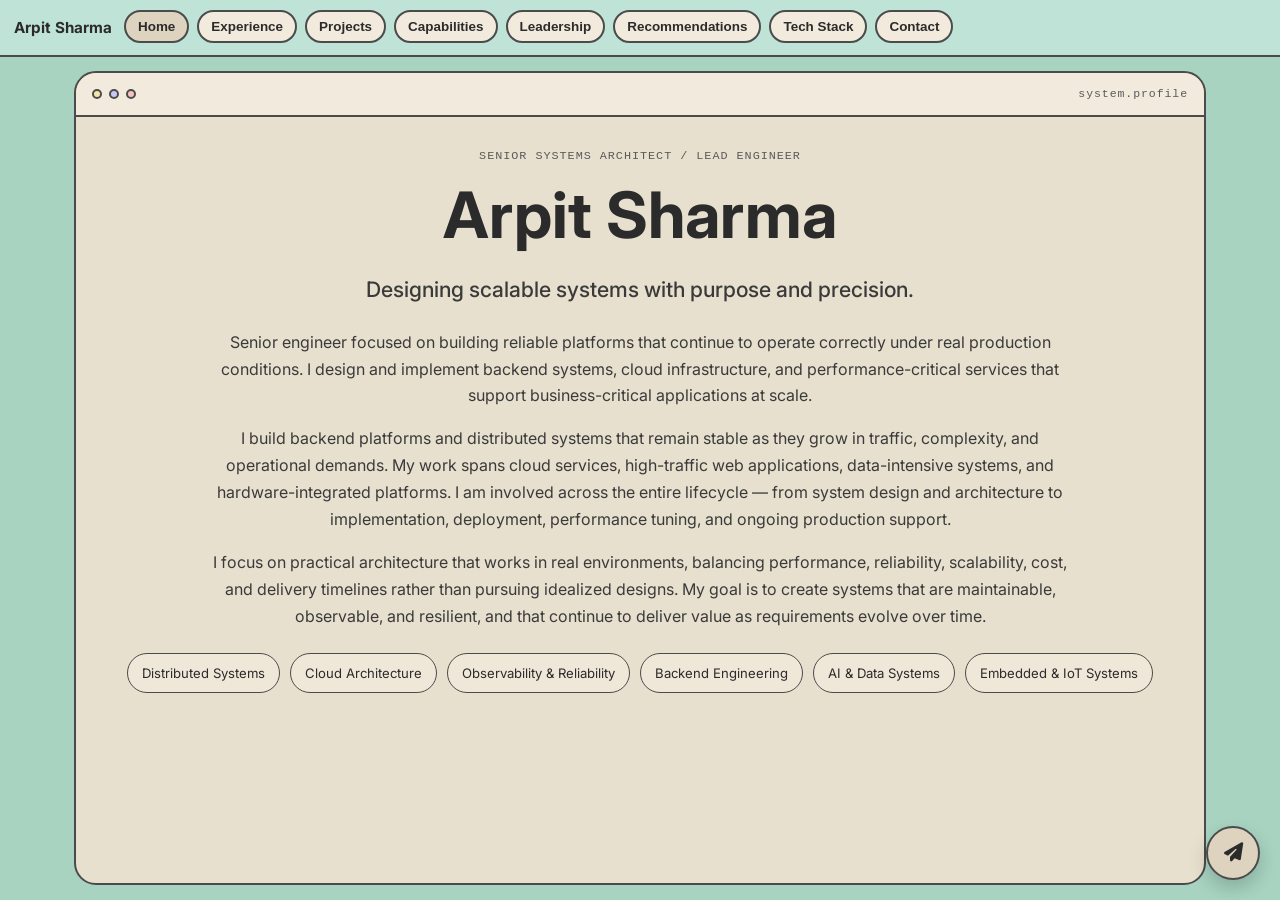
==== index.html @ 5dfc0a44 "fixed mobile scrolling issue" ====
<!doctype html>
<html lang="en">
  <head>
    <meta charset="UTF-8" />
    <meta name="viewport" content="width=device-width, initial-scale=1.0" />
    <title>Arpit Sharma — Senior Systems Architect / Lead Engineer</title>
    <meta
      name="description"
      content="Professional architecture dossier for senior systems architecture and lead engineering roles."
    />
    <link rel="icon" type="image/svg+xml" href="favicon.svg" />
    <meta name="robots" content="index,follow" />
    <link rel="canonical" href="https://arpitsharma.io/" />
    <meta property="og:type" content="website" />
    <meta property="og:url" content="https://arpitsharma.io/" />
    <meta property="og:title" content="Arpit Sharma - Senior Systems Architect / Lead Engineer" />
    <meta
      property="og:description"
      content="Architecture dossier covering distributed systems, reliability engineering, and production-grade platform design."
    />
    <meta property="og:image" content="https://arpitsharma.io/og-image.svg" />
    <meta property="og:image:alt" content="Arpit Sharma architecture portfolio profile card" />
    <meta name="twitter:card" content="summary_large_image" />
    <meta name="twitter:title" content="Arpit Sharma - Senior Systems Architect / Lead Engineer" />
    <meta
      name="twitter:description"
      content="Architecture dossier covering distributed systems, reliability engineering, and production-grade platform design."
    />
    <meta name="twitter:image" content="https://arpitsharma.io/og-image.svg" />
    <link rel="preconnect" href="https://fonts.googleapis.com" />
    <link rel="preconnect" href="https://fonts.gstatic.com" crossorigin />
    <link
      href="https://fonts.googleapis.com/css2?family=Inter:wght@400;500;600;700;800&display=swap"
      rel="stylesheet"
    />
    <link
      rel="stylesheet"
      href="https://cdnjs.cloudflare.com/ajax/libs/font-awesome/6.5.2/css/all.min.css"
      referrerpolicy="no-referrer"
    />
    <link rel="stylesheet" href="styles.css" />
  </head>
  <body>
    <a class="skip-link" href="#main">Skip to content</a>
    <header class="app-header">
      <p class="app-brand">Arpit Sharma</p>
      <button
        class="mobile-menu-btn"
        id="mobileMenuBtn"
        aria-expanded="false"
        aria-controls="mobileViewMenu"
        aria-label="Toggle menu"
      >
        <span></span><span></span><span></span>
      </button>
      <nav class="view-nav" aria-label="Section navigation">
        <button class="view-tab" data-view-target="home" aria-pressed="true">Home</button>
        <button class="view-tab" data-view-target="experience" aria-pressed="false">Experience</button>
        <button class="view-tab" data-view-target="systems" aria-pressed="false">Projects</button>
        <button class="view-tab" data-view-target="capabilities" aria-pressed="false">Capabilities</button>
        <button class="view-tab" data-view-target="leadership" aria-pressed="false">Leadership</button>
        <button class="view-tab" data-view-target="testimonials" aria-pressed="false">Recommendations</button>
        <button class="view-tab" data-view-target="tech" aria-pressed="false">Tech Stack</button>
        <button class="view-tab" data-view-target="contact" aria-pressed="false">Contact</button>
      </nav>
      <nav class="mobile-view-menu" id="mobileViewMenu" aria-label="Mobile section navigation">
        <button class="mobile-view-item" data-view-target="home">Home</button>
        <button class="mobile-view-item" data-view-target="experience">Experience</button>
        <button class="mobile-view-item" data-view-target="systems">Projects</button>
        <button class="mobile-view-item" data-view-target="capabilities">Capabilities</button>
        <button class="mobile-view-item" data-view-target="leadership">Leadership</button>
        <button class="mobile-view-item" data-view-target="testimonials">Recommendations</button>
        <button class="mobile-view-item" data-view-target="tech">Tech Stack</button>
        <button class="mobile-view-item" data-view-target="contact">Contact</button>
      </nav>
    </header>
    <aside class="floating-contact" aria-label="Quick contact">
      <div class="floating-contact-menu" id="floatingContactMenu">
        <a href="mailto:hello@arpitsharma.io" aria-label="Email">
          <i class="fa-solid fa-envelope" aria-hidden="true"></i>
        </a>
        <a href="https://t.me/arpitsharmadev" aria-label="Telegram" target="_blank" rel="noopener noreferrer">
          <i class="fa-brands fa-telegram" aria-hidden="true"></i>
        </a>
        <a href="https://linkedin.com/in/lazycoderr" aria-label="LinkedIn" target="_blank" rel="noopener noreferrer">
          <i class="fa-brands fa-linkedin" aria-hidden="true"></i>
        </a>
        <button type="button" id="floatingContactHideBtn" aria-label="Hide contact actions">
          <i class="fa-solid fa-eye-slash" aria-hidden="true"></i>
        </button>
      </div>
      <button
        class="floating-contact-btn"
        id="floatingContactBtn"
        aria-expanded="false"
        aria-controls="floatingContactMenu"
        aria-label="Open contact links"
      >
        <i class="fa-solid fa-paper-plane icon-open" aria-hidden="true"></i>
        <i class="fa-solid fa-xmark icon-close" aria-hidden="true"></i>
      </button>
    </aside>
    <button
      type="button"
      class="floating-contact-restore"
      id="floatingContactRestore"
      aria-label="Show contact actions"
      hidden
    >
      <i class="fa-solid fa-paper-plane" aria-hidden="true"></i>
    </button>

    <main id="main" class="view-main">
      <section id="home" class="hero section view-section active" data-panel>
        <div class="panel-chrome" aria-hidden="true">
          <div class="panel-controls">
            <span></span><span></span><span></span>
          </div>
          <p class="panel-label">system.profile</p>
        </div>
        <p class="eyebrow">Senior Systems Architect / Lead Engineer</p>
        <h1>Arpit Sharma</h1>
        <p class="hero-subhead">
          Designing scalable systems with purpose and precision.
        </p>
        <p class="body-copy">
          Senior engineer focused on building reliable platforms that continue to operate correctly under real
          production conditions. I design and implement backend systems, cloud infrastructure, and performance-critical
          services that support business-critical applications at scale.
        </p>
        <p class="body-copy">
          I build backend platforms and distributed systems that remain stable as they grow in traffic, complexity, and
          operational demands. My work spans cloud services, high-traffic web applications, data-intensive systems, and
          hardware-integrated platforms. I am involved across the entire lifecycle — from system design and
          architecture to implementation, deployment, performance tuning, and ongoing production support.
        </p>
        <p class="body-copy">
          I focus on practical architecture that works in real environments, balancing performance, reliability,
          scalability, cost, and delivery timelines rather than pursuing idealized designs. My goal is to create
          systems that are maintainable, observable, and resilient, and that continue to deliver value as requirements
          evolve over time.
        </p>
        <div class="tags" id="heroTags"></div>
      </section>

      <section id="experience" class="section view-section" data-panel>
        <div class="panel-chrome" aria-hidden="true">
          <div class="panel-controls">
            <span></span><span></span><span></span>
          </div>
          <p class="panel-label">module.experience</p>
        </div>
        <h2>Experience</h2>
        <div class="card-grid" id="experienceGrid"></div>
        <div class="other-experience-block collapsed" id="otherExperienceBlock">
          <button
            class="other-experience-toggle"
            id="otherExperienceToggle"
            type="button"
            aria-expanded="false"
            aria-controls="otherExperienceGrid"
          >
            <span>Other Experiences</span>
            <i class="fa-solid fa-chevron-down" aria-hidden="true"></i>
          </button>
          <div class="card-grid" id="otherExperienceGrid"></div>
        </div>
      </section>

      <section id="systems" class="section view-section" data-panel>
        <div class="panel-chrome" aria-hidden="true">
          <div class="panel-controls">
            <span></span><span></span><span></span>
          </div>
          <p class="panel-label">module.systems</p>
        </div>
        <h2>Selected systems demonstrating engineering depth</h2>
        <div class="card-grid" id="systemsGrid"></div>
      </section>

      <section id="capabilities" class="section view-section" data-panel>
        <div class="panel-chrome" aria-hidden="true">
          <div class="panel-controls">
            <span></span><span></span><span></span>
          </div>
          <p class="panel-label">module.capabilities</p>
        </div>
        <h2>Capabilities</h2>
        <div class="card-grid" id="capabilitiesGrid"></div>
      </section>

      <section id="leadership" class="section view-section" data-panel>
        <div class="panel-chrome" aria-hidden="true">
          <div class="panel-controls">
            <span></span><span></span><span></span>
          </div>
          <p class="panel-label">module.leadership</p>
        </div>
        <h2>Leadership & Approach</h2>
        <div class="card-grid" id="leadershipGrid"></div>
      </section>

      <section id="testimonials" class="section view-section" data-panel>
        <div class="panel-chrome" aria-hidden="true">
          <div class="panel-controls">
            <span></span><span></span><span></span>
          </div>
          <p class="panel-label">module.testimonials</p>
        </div>
        <h2>Recommendations</h2>
        <div class="card-grid" id="testimonialsGrid"></div>
      </section>

      <section id="tech" class="section view-section" data-panel>
        <div class="panel-chrome" aria-hidden="true">
          <div class="panel-controls">
            <span></span><span></span><span></span>
          </div>
          <p class="panel-label">module.stack</p>
        </div>
        <h2>Technology Stack</h2>
        <div class="card-grid" id="techGrid"></div>
      </section>

      <section id="contact" class="section view-section" data-panel>
        <div class="panel-chrome" aria-hidden="true">
          <div class="panel-controls">
            <span></span><span></span><span></span>
          </div>
          <p class="panel-label">module.contact</p>
        </div>
        <h2>Contact</h2>
        <p class="body-copy">
          If you are looking for a senior engineer who can design, build, and operate reliable production systems,
          feel free to reach out.
        </p>
        <div class="card">
          <p class="contact-row">
            <span class="contact-icon" aria-hidden="true"><i class="fa-solid fa-envelope"></i></span><strong>Email:</strong>
            <a href="mailto:hello@arpitsharma.io">hello@arpitsharma.io</a>
          </p>
          <p class="contact-row">
            <span class="contact-icon" aria-hidden="true"><i class="fa-brands fa-linkedin"></i></span
            ><strong>LinkedIn:</strong> <a href="https://linkedin.com/in/lazycoderr">linkedin.com/in/lazycoderr</a>
          </p>
          <p class="contact-row">
            <span class="contact-icon" aria-hidden="true"><i class="fa-brands fa-telegram"></i></span><strong>Telegram:</strong>
            <a href="https://t.me/arpitsharmadev">t.me/arpitsharmadev</a>
          </p>
        </div>
      </section>
    </main>

    <dialog id="detailPanel" class="detail-panel" aria-labelledby="detailTitle">
      <article id="detailBody"></article>
    </dialog>

    <script src="script.js"></script>
    <script type="application/ld+json">
      {
        "@context": "https://schema.org",
        "@type": "Person",
        "name": "Arpit Sharma",
        "url": "https://arpitsharma.io/",
        "jobTitle": "Senior Systems Architect / Lead Engineer",
        "sameAs": ["https://linkedin.com/in/lazycoderr", "https://t.me/arpitsharmadev"],
        "email": "mailto:arpitsharma.dev@proton.me"
      }
    </script>
  </body>
</html>
---- styles.css ----
:root {
  --bg: #a7d3c0;
  --section-bg: #bfe3d6;
  --surface: #e8e0cf;
  --surface-alt: #f2ebdd;
  --text: #2b2b2b;
  --body-text: #3a3a3a;
  --muted: #5a5a5a;
  --border: #4b4b4b;
  --panel-radius: 22px;
  --card-radius: 16px;
  --btn-bg: #ddd3bf;
  --tag-bg: #efe7d7;
  --ctrl-yellow: #f6e6a6;
  --ctrl-blue: #c6c8f5;
  --ctrl-pink: #f4c2c2;
}

* {
  box-sizing: border-box;
}

html {
  scroll-behavior: smooth;
  height: 100%;
}

body {
  height: 100%;
  margin: 0;
  font-family: 'Inter', system-ui, -apple-system, sans-serif;
  background: var(--bg);
  color: var(--text);
  line-height: 1.68;
  overflow: hidden;
}

a {
  color: var(--text);
}

.app-header {
  position: sticky;
  top: 0;
  z-index: 80;
  display: flex;
  align-items: center;
  gap: 12px;
  padding: 10px 14px;
  border-bottom: 2px solid var(--border);
  background: var(--section-bg);
}

.app-brand {
  margin: 0;
  font-size: 0.95rem;
  font-weight: 700;
  white-space: nowrap;
}

.mobile-menu-btn,
.mobile-view-menu {
  display: none;
}

.view-nav {
  display: flex;
  gap: 8px;
  overflow-x: auto;
  width: 100%;
  padding-bottom: 2px;
}

.view-tab {
  flex: 0 0 auto;
  border: 2px solid var(--border);
  border-radius: 999px;
  background: var(--surface-alt);
  color: var(--text);
  font-size: 0.84rem;
  font-weight: 600;
  padding: 7px 12px;
  cursor: pointer;
}

.view-tab[aria-pressed='true'] {
  background: var(--btn-bg);
}

.floating-contact {
  position: fixed;
  right: max(20px, env(safe-area-inset-right));
  bottom: max(20px, env(safe-area-inset-bottom));
  z-index: 95;
  display: flex;
  flex-direction: column;
  align-items: flex-end;
  gap: 10px;
}

.floating-contact-btn {
  display: inline-flex;
  align-items: center;
  justify-content: center;
  width: 54px;
  height: 54px;
  border: 2px solid var(--border);
  border-radius: 999px;
  background: var(--btn-bg);
  color: var(--text);
  font-size: 1.2rem;
  font-weight: 700;
  padding: 0;
  cursor: pointer;
  box-shadow: 0 8px 18px rgba(0, 0, 0, 0.18);
}

.floating-contact-btn .icon-close {
  display: none;
}

.floating-contact-btn.is-open .icon-open {
  display: none;
}

.floating-contact-btn.is-open .icon-close {
  display: inline-block;
}

.floating-contact-menu {
  display: none;
  padding: 0;
}

.floating-contact-menu.open {
  display: flex;
  flex-direction: column;
  gap: 6px;
}

.floating-contact-menu a {
  display: inline-flex;
  align-items: center;
  justify-content: center;
  width: 46px;
  height: 46px;
  text-decoration: none;
  color: var(--text);
  font-size: 1rem;
  font-weight: 600;
  border: 2px solid var(--border);
  border-radius: 999px;
  background: var(--surface);
  padding: 0;
  box-shadow: 0 6px 14px rgba(0, 0, 0, 0.16);
}

.floating-contact-menu button {
  display: inline-flex;
  align-items: center;
  justify-content: center;
  width: 46px;
  height: 46px;
  border: 2px solid var(--border);
  border-radius: 999px;
  background: var(--surface);
  color: var(--text);
  font-size: 1rem;
  padding: 0;
  cursor: pointer;
  box-shadow: 0 6px 14px rgba(0, 0, 0, 0.16);
}

.floating-contact-restore {
  position: fixed;
  right: max(20px, env(safe-area-inset-right));
  bottom: max(20px, env(safe-area-inset-bottom));
  z-index: 95;
  width: 48px;
  height: 48px;
  border: 2px solid var(--border);
  border-radius: 999px;
  background: var(--btn-bg);
  color: var(--text);
  display: inline-flex;
  align-items: center;
  justify-content: center;
  font-size: 1.05rem;
  padding: 0;
  cursor: pointer;
  box-shadow: 0 8px 18px rgba(0, 0, 0, 0.18);
}

.floating-contact-restore[hidden] {
  display: none !important;
}

.skip-link {
  position: absolute;
  left: -9999px;
}

.skip-link:focus {
  left: 12px;
  top: 12px;
  padding: 8px 12px;
  background: var(--surface);
  border: 2px solid var(--border);
  border-radius: 10px;
}

.view-main {
  height: calc(100vh - 58px);
  max-width: 1160px;
  margin: 0 auto;
  padding: 14px;
}

.section {
  position: relative;
  margin: 0;
  padding: 68px 24px 26px;
  border: 2px solid var(--border);
  border-radius: var(--panel-radius);
  background: var(--section-bg);
}

.hero {
  padding-top: 74px;
  background: var(--surface);
}

.view-section {
  display: none;
  height: 100%;
  overflow: auto;
}

.view-section.active {
  display: block;
  animation: viewFadeIn 220ms ease;
}

@keyframes viewFadeIn {
  from {
    opacity: 0;
    transform: translateY(6px);
  }
  to {
    opacity: 1;
    transform: translateY(0);
  }
}

.panel-chrome {
  position: absolute;
  top: 0;
  left: 0;
  right: 0;
  display: flex;
  align-items: center;
  justify-content: space-between;
  gap: 12px;
  min-height: 44px;
  padding: 10px 16px;
  border-bottom: 2px solid var(--border);
  border-radius: calc(var(--panel-radius) - 2px) calc(var(--panel-radius) - 2px) 0 0;
  background: var(--surface-alt);
}

.panel-controls {
  display: flex;
  align-items: center;
  gap: 7px;
}

.panel-controls span {
  display: inline-block;
  width: 10px;
  height: 10px;
  border: 2px solid var(--border);
  border-radius: 50%;
}

.panel-controls span:nth-child(1) {
  background: var(--ctrl-yellow);
}

.panel-controls span:nth-child(2) {
  background: var(--ctrl-blue);
}

.panel-controls span:nth-child(3) {
  background: var(--ctrl-pink);
}

.panel-label {
  margin: 0;
  color: var(--muted);
  font-size: 0.72rem;
  letter-spacing: 0.08em;
  text-transform: lowercase;
  font-family: ui-monospace, SFMono-Regular, Menlo, Monaco, Consolas, 'Liberation Mono', 'Courier New', monospace;
}

h1 {
  margin: 0;
  line-height: 1.12;
  font-size: clamp(2rem, 6vw, 4rem);
  font-weight: 700;
  color: var(--text);
  text-align: center;
}

h2 {
  margin-top: 0;
  font-size: clamp(1.45rem, 3.8vw, 2.3rem);
  font-weight: 700;
  color: var(--text);
}

h3 {
  font-weight: 600;
  color: var(--text);
}

.eyebrow {
  margin-top: 0;
  color: var(--muted);
  letter-spacing: 0.08em;
  text-transform: uppercase;
  font-size: 0.74rem;
  text-align: center;
  font-family: ui-monospace, SFMono-Regular, Menlo, Monaco, Consolas, 'Liberation Mono', 'Courier New', monospace;
}

.hero-subhead {
  max-width: 760px;
  margin-left: auto;
  margin-right: auto;
  font-size: clamp(1.08rem, 2.1vw, 1.33rem);
  font-weight: 500;
  color: var(--body-text);
  text-align: center;
}

.body-copy {
  max-width: 860px;
  color: var(--body-text);
  font-weight: 400;
}

.hero .body-copy {
  margin-left: auto;
  margin-right: auto;
  text-align: center;
}

.muted {
  color: var(--muted);
}

.tags {
  display: flex;
  flex-wrap: wrap;
  gap: 10px;
  margin: 24px 0;
}

.hero .tags,
.hero .cta-row {
  justify-content: center;
}

.tag {
  border: 1px solid var(--border);
  border-radius: 999px;
  padding: 8px 14px;
  background: var(--tag-bg);
  color: var(--text);
  font-size: 0.82rem;
}

.cta-row {
  display: flex;
  flex-wrap: wrap;
  gap: 10px;
  margin-top: 24px;
}

.btn {
  border: 2px solid var(--border);
  border-radius: 999px;
  padding: 11px 16px;
  background: var(--btn-bg);
  color: var(--text);
  text-decoration: none;
  font-size: 0.95rem;
  font-weight: 500;
  cursor: pointer;
}

.btn:hover {
  background: #d2c7b1;
}

.card-grid {
  display: grid;
  grid-template-columns: repeat(auto-fit, minmax(280px, 1fr));
  gap: 16px;
}

.card {
  display: flex;
  flex-direction: column;
  border: 2px solid var(--border);
  border-radius: var(--card-radius);
  background: var(--surface-alt);
  padding: 20px;
}

.card:hover {
  filter: brightness(0.985);
}

.card h3 {
  margin-top: 0;
  margin-bottom: 6px;
  font-size: 1.18rem;
}

.role-title {
  margin-bottom: 2px;
}

.role-company {
  margin: 0 0 12px;
  color: var(--muted);
  font-weight: 600;
}

.stack-heading {
  display: flex;
  align-items: center;
  gap: 8px;
}

.stack-icon {
  display: inline-flex;
  min-width: 28px;
  min-height: 24px;
  justify-content: center;
  align-items: center;
  padding: 3px 6px;
  border: 1px solid var(--border);
  border-radius: 999px;
  background: var(--tag-bg);
  color: var(--text);
  font-size: 0.72rem;
  font-family: ui-monospace, SFMono-Regular, Menlo, Monaco, Consolas, 'Liberation Mono', 'Courier New', monospace;
  line-height: 1;
}

.stack-icon i {
  font-size: 0.8rem;
}

.card .body-copy {
  margin-top: 0;
  margin-bottom: 14px;
}

.card .tags {
  margin-top: 10px;
}

.card .btn {
  margin-top: auto;
}

.other-experience-block {
  margin-top: 18px;
  border: 2px solid var(--border);
  border-radius: var(--card-radius);
  background: var(--surface-alt);
  padding: 12px;
}

.other-experience-toggle {
  width: 100%;
  display: flex;
  align-items: center;
  justify-content: space-between;
  gap: 10px;
  border: 2px solid var(--border);
  border-radius: 999px;
  background: var(--surface);
  color: var(--text);
  font-size: 1.1rem;
  font-weight: 700;
  padding: 10px 14px;
  cursor: pointer;
}

.other-experience-toggle i {
  transition: transform 180ms ease;
}

.other-experience-block:not(.collapsed) .other-experience-toggle i {
  transform: rotate(180deg);
}

.other-experience-block .card-grid {
  margin-top: 14px;
  grid-template-columns: repeat(2, minmax(0, 1fr));
  gap: 10px;
}

.other-experience-block.collapsed .card-grid {
  display: none;
}

.other-exp-item {
  padding: 14px;
}

.other-exp-item .role-title {
  font-size: 1rem;
  margin-bottom: 4px;
}

.other-exp-item .role-company {
  font-size: 0.95rem;
  margin-bottom: 10px;
}

.other-exp-item .btn {
  padding: 8px 12px;
  font-size: 0.85rem;
}

.list {
  margin: 0;
  padding-left: 18px;
  color: var(--body-text);
}

.list li + li {
  margin-top: 8px;
}

.detail-panel {
  width: min(780px, 96vw);
  max-height: 88vh;
  overflow: auto;
  border: 2px solid var(--border);
  border-radius: 22px;
  background: var(--surface);
  color: var(--text);
  padding: 0;
}

.detail-panel::backdrop {
  background: rgba(0, 0, 0, 0.35);
}

#detailBody {
  padding: 0 22px 22px;
}

#detailBody > h2 {
  margin-top: 0;
  margin-bottom: 6px;
  color: var(--text);
}

.detail-company {
  margin: 0 0 18px;
  color: var(--muted);
  font-weight: 600;
  font-size: 1.1rem;
}

.detail-chrome {
  display: flex;
  align-items: center;
  justify-content: space-between;
  gap: 12px;
  min-height: 44px;
  margin: 0 -22px 16px;
  padding: 10px 16px;
  border-bottom: 2px solid var(--border);
  border-radius: 20px 20px 0 0;
  background: var(--surface-alt);
}

.detail-section {
  margin: 0;
  padding: 16px 0;
}

.detail-section + .detail-section {
  border-top: 2px solid var(--border);
}

.detail-section h4 {
  margin: 0 0 8px;
  font-size: 0.95rem;
  font-weight: 600;
  color: var(--text);
}

.detail-section .body-copy {
  margin: 0;
  max-width: none;
  color: var(--body-text);
}

.contact-row {
  display: flex;
  align-items: center;
  gap: 8px;
}

.contact-icon {
  display: inline-flex;
  min-width: 30px;
  min-height: 24px;
  justify-content: center;
  align-items: center;
  padding: 3px 6px;
  border: 1px solid var(--border);
  border-radius: 999px;
  background: var(--tag-bg);
  color: var(--text);
  font-size: 0.72rem;
  font-weight: 600;
  font-family: ui-monospace, SFMono-Regular, Menlo, Monaco, Consolas, 'Liberation Mono', 'Courier New', monospace;
}

.contact-icon i {
  font-size: 0.85rem;
}

.testimonial-card .body-copy {
  margin-bottom: auto;
}

.testimonial-meta {
  margin: 0;
  color: var(--body-text);
  font-weight: 500;
}

.testimonial-footer {
  margin-top: 10px;
}

.testimonial-footer .testimonial-meta + .testimonial-meta {
  margin-top: 4px;
}

@media (max-width: 900px) {
  .app-header {
    gap: 8px;
    padding: 10px;
    justify-content: space-between;
  }

  .mobile-menu-btn {
    display: inline-flex;
    flex-direction: column;
    gap: 4px;
    justify-content: center;
    align-items: center;
    width: 42px;
    height: 36px;
    border: 2px solid var(--border);
    border-radius: 10px;
    background: var(--surface-alt);
    cursor: pointer;
  }

  .mobile-menu-btn span {
    display: block;
    width: 16px;
    height: 2px;
    border-radius: 2px;
    background: var(--text);
  }

  .view-nav {
    display: none;
  }

  .mobile-view-menu {
    position: absolute;
    top: calc(100% + 6px);
    right: 10px;
    z-index: 90;
    width: min(240px, calc(100vw - 20px));
    border: 2px solid var(--border);
    border-radius: 14px;
    background: var(--surface-alt);
    padding: 10px;
  }

  .mobile-view-menu:not(.open) {
    display: none;
  }

  .mobile-view-menu.open {
    display: flex;
    flex-direction: column;
    gap: 8px;
  }

  .mobile-view-item {
    border: 2px solid var(--border);
    border-radius: 999px;
    background: var(--surface);
    color: var(--text);
    font-size: 0.88rem;
    font-weight: 600;
    text-align: left;
    padding: 8px 12px;
    cursor: pointer;
  }

  .view-main {
    height: calc(100vh - 56px);
    padding: 10px;
  }

  .floating-contact {
    right: max(14px, env(safe-area-inset-right));
    bottom: max(14px, env(safe-area-inset-bottom));
  }

  .floating-contact-btn {
    width: 50px;
    height: 50px;
    font-size: 1.1rem;
  }

  .floating-contact-menu a {
    width: 42px;
    height: 42px;
    font-size: 0.92rem;
  }

  .floating-contact-menu button {
    width: 42px;
    height: 42px;
    font-size: 0.92rem;
  }

  .floating-contact-restore {
    right: max(14px, env(safe-area-inset-right));
    bottom: max(14px, env(safe-area-inset-bottom));
    width: 44px;
    height: 44px;
    font-size: 0.96rem;
  }

  .view-tab {
    font-size: 0.8rem;
    padding: 7px 10px;
  }

  .section {
    padding: 62px 16px 20px;
  }

  .panel-chrome {
    padding: 10px 12px;
  }

  .card-grid {
    grid-template-columns: 1fr;
  }

  .other-experience-block .card-grid {
    grid-template-columns: 1fr;
  }

  .btn {
    min-height: 40px;
  }

  .detail-panel {
    width: 100vw;
    max-width: 100vw;
    max-height: 84vh;
    margin: 0;
    border-radius: 20px 20px 0 0;
    position: fixed;
    inset: auto 0 0;
    padding: 18px;
  }

  #detailBody {
    padding: 0 18px 18px;
  }

  .detail-chrome {
    margin: 0 -18px 14px;
    border-radius: 18px 18px 0 0;
  }
}
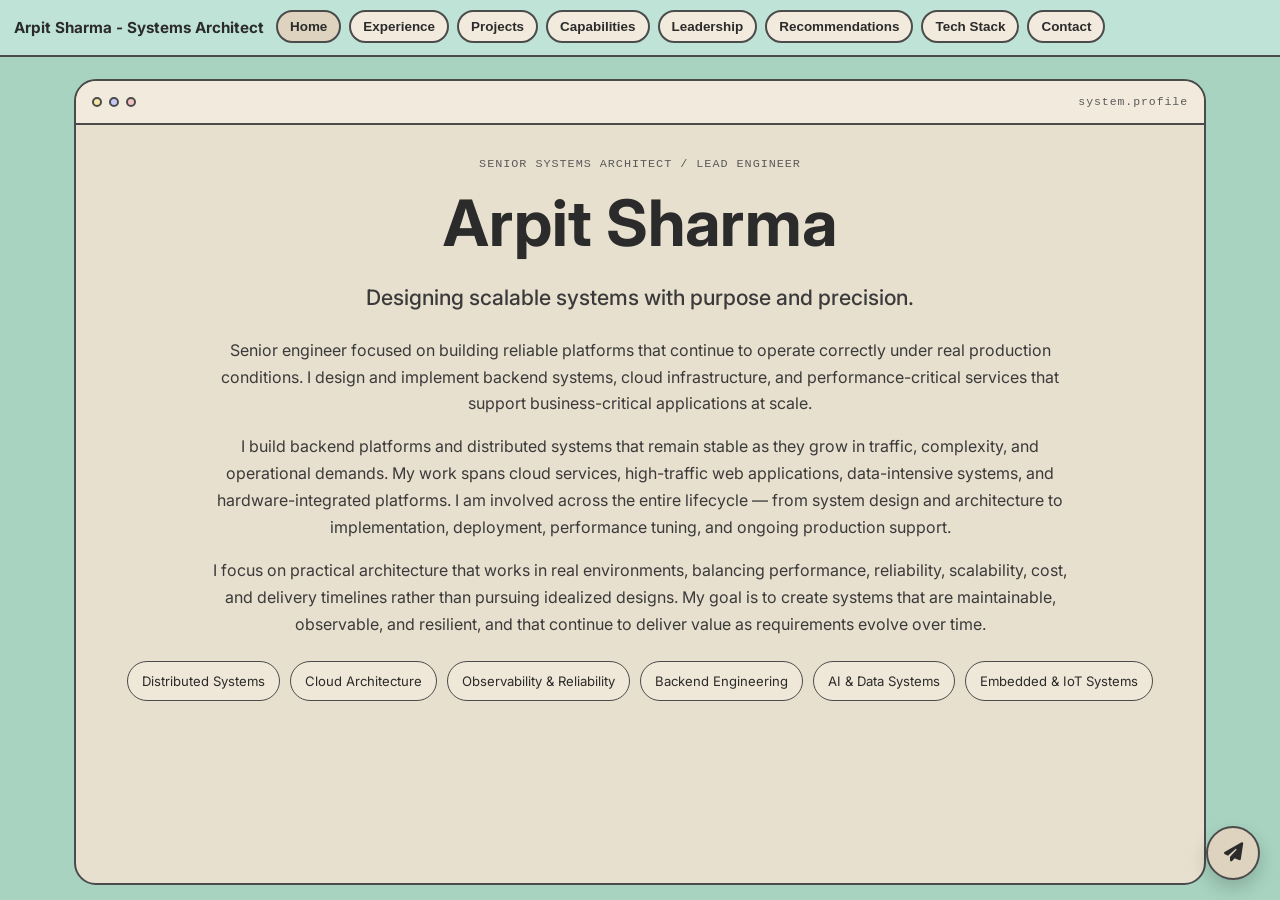
==== commit 7dc90bca: "updated ux for mobile" ====
--- a/index.html
+++ b/index.html
@@ -43,16 +43,7 @@
   <body>
     <a class="skip-link" href="#main">Skip to content</a>
     <header class="app-header">
-      <p class="app-brand">Arpit Sharma</p>
-      <button
-        class="mobile-menu-btn"
-        id="mobileMenuBtn"
-        aria-expanded="false"
-        aria-controls="mobileViewMenu"
-        aria-label="Toggle menu"
-      >
-        <span></span><span></span><span></span>
-      </button>
+      <p class="app-brand">Arpit Sharma - Systems Architect</p>
       <nav class="view-nav" aria-label="Section navigation">
         <button class="view-tab" data-view-target="home" aria-pressed="true">Home</button>
         <button class="view-tab" data-view-target="experience" aria-pressed="false">Experience</button>
@@ -62,16 +53,6 @@
         <button class="view-tab" data-view-target="testimonials" aria-pressed="false">Recommendations</button>
         <button class="view-tab" data-view-target="tech" aria-pressed="false">Tech Stack</button>
         <button class="view-tab" data-view-target="contact" aria-pressed="false">Contact</button>
-      </nav>
-      <nav class="mobile-view-menu" id="mobileViewMenu" aria-label="Mobile section navigation">
-        <button class="mobile-view-item" data-view-target="home">Home</button>
-        <button class="mobile-view-item" data-view-target="experience">Experience</button>
-        <button class="mobile-view-item" data-view-target="systems">Projects</button>
-        <button class="mobile-view-item" data-view-target="capabilities">Capabilities</button>
-        <button class="mobile-view-item" data-view-target="leadership">Leadership</button>
-        <button class="mobile-view-item" data-view-target="testimonials">Recommendations</button>
-        <button class="mobile-view-item" data-view-target="tech">Tech Stack</button>
-        <button class="mobile-view-item" data-view-target="contact">Contact</button>
       </nav>
     </header>
     <aside class="floating-contact" aria-label="Quick contact">
@@ -85,9 +66,6 @@
         <a href="https://linkedin.com/in/lazycoderr" aria-label="LinkedIn" target="_blank" rel="noopener noreferrer">
           <i class="fa-brands fa-linkedin" aria-hidden="true"></i>
         </a>
-        <button type="button" id="floatingContactHideBtn" aria-label="Hide contact actions">
-          <i class="fa-solid fa-eye-slash" aria-hidden="true"></i>
-        </button>
       </div>
       <button
         class="floating-contact-btn"
@@ -100,15 +78,16 @@
         <i class="fa-solid fa-xmark icon-close" aria-hidden="true"></i>
       </button>
     </aside>
-    <button
-      type="button"
-      class="floating-contact-restore"
-      id="floatingContactRestore"
-      aria-label="Show contact actions"
-      hidden
-    >
-      <i class="fa-solid fa-paper-plane" aria-hidden="true"></i>
-    </button>
+    <nav class="mobile-bottom-nav" aria-label="Mobile section navigation">
+      <button class="mobile-bottom-item" data-view-target="home" aria-pressed="true">Home</button>
+      <button class="mobile-bottom-item" data-view-target="experience" aria-pressed="false">Experience</button>
+      <button class="mobile-bottom-item" data-view-target="systems" aria-pressed="false">Projects</button>
+      <button class="mobile-bottom-item" data-view-target="capabilities" aria-pressed="false">Capabilities</button>
+      <button class="mobile-bottom-item" data-view-target="leadership" aria-pressed="false">Leadership</button>
+      <button class="mobile-bottom-item" data-view-target="testimonials" aria-pressed="false">Recommendations</button>
+      <button class="mobile-bottom-item" data-view-target="tech" aria-pressed="false">Tech Stack</button>
+      <button class="mobile-bottom-item" data-view-target="contact" aria-pressed="false">Contact</button>
+    </nav>
 
     <main id="main" class="view-main">
       <section id="home" class="hero section view-section active" data-panel>
--- a/styles.css
+++ b/styles.css
@@ -58,8 +58,7 @@
   white-space: nowrap;
 }
 
-.mobile-menu-btn,
-.mobile-view-menu {
+.mobile-bottom-nav {
   display: none;
 }
 
@@ -155,46 +154,6 @@
   box-shadow: 0 6px 14px rgba(0, 0, 0, 0.16);
 }
 
-.floating-contact-menu button {
-  display: inline-flex;
-  align-items: center;
-  justify-content: center;
-  width: 46px;
-  height: 46px;
-  border: 2px solid var(--border);
-  border-radius: 999px;
-  background: var(--surface);
-  color: var(--text);
-  font-size: 1rem;
-  padding: 0;
-  cursor: pointer;
-  box-shadow: 0 6px 14px rgba(0, 0, 0, 0.16);
-}
-
-.floating-contact-restore {
-  position: fixed;
-  right: max(20px, env(safe-area-inset-right));
-  bottom: max(20px, env(safe-area-inset-bottom));
-  z-index: 95;
-  width: 48px;
-  height: 48px;
-  border: 2px solid var(--border);
-  border-radius: 999px;
-  background: var(--btn-bg);
-  color: var(--text);
-  display: inline-flex;
-  align-items: center;
-  justify-content: center;
-  font-size: 1.05rem;
-  padding: 0;
-  cursor: pointer;
-  box-shadow: 0 8px 18px rgba(0, 0, 0, 0.18);
-}
-
-.floating-contact-restore[hidden] {
-  display: none !important;
-}
-
 .skip-link {
   position: absolute;
   left: -9999px;
@@ -213,7 +172,7 @@
   height: calc(100vh - 58px);
   max-width: 1160px;
   margin: 0 auto;
-  padding: 14px;
+  padding: 22px 14px 14px;
 }
 
 .section {
@@ -234,6 +193,7 @@
   display: none;
   height: 100%;
   overflow: auto;
+  -webkit-overflow-scrolling: touch;
 }
 
 .view-section.active {
@@ -251,6 +211,7 @@
     transform: translateY(0);
   }
 }
+
 
 .panel-chrome {
   position: absolute;
@@ -664,77 +625,52 @@
   .app-header {
     gap: 8px;
     padding: 10px;
-    justify-content: space-between;
-  }
-
-  .mobile-menu-btn {
-    display: inline-flex;
-    flex-direction: column;
-    gap: 4px;
-    justify-content: center;
-    align-items: center;
-    width: 42px;
-    height: 36px;
-    border: 2px solid var(--border);
-    border-radius: 10px;
-    background: var(--surface-alt);
-    cursor: pointer;
-  }
-
-  .mobile-menu-btn span {
-    display: block;
-    width: 16px;
-    height: 2px;
-    border-radius: 2px;
-    background: var(--text);
+    justify-content: flex-start;
   }
 
   .view-nav {
     display: none;
   }
 
-  .mobile-view-menu {
-    position: absolute;
-    top: calc(100% + 6px);
-    right: 10px;
+  .mobile-bottom-nav {
+    position: fixed;
+    left: 0;
+    right: 0;
+    bottom: 0;
     z-index: 90;
-    width: min(240px, calc(100vw - 20px));
-    border: 2px solid var(--border);
-    border-radius: 14px;
-    background: var(--surface-alt);
-    padding: 10px;
-  }
-
-  .mobile-view-menu:not(.open) {
-    display: none;
-  }
-
-  .mobile-view-menu.open {
     display: flex;
-    flex-direction: column;
+    overflow-x: auto;
     gap: 8px;
-  }
-
-  .mobile-view-item {
+    padding: 10px 12px calc(10px + env(safe-area-inset-bottom));
+    border-top: 2px solid var(--border);
+    background: var(--section-bg);
+  }
+
+  .mobile-bottom-item {
+    flex: 0 0 auto;
     border: 2px solid var(--border);
     border-radius: 999px;
-    background: var(--surface);
+    background: var(--surface-alt);
     color: var(--text);
-    font-size: 0.88rem;
-    font-weight: 600;
-    text-align: left;
-    padding: 8px 12px;
+    font-size: 0.82rem;
+    font-weight: 700;
+    white-space: nowrap;
+    padding: 7px 12px;
     cursor: pointer;
   }
 
+  .mobile-bottom-item[aria-pressed='true'] {
+    background: var(--btn-bg);
+  }
+
   .view-main {
-    height: calc(100vh - 56px);
-    padding: 10px;
+    height: calc(100vh - 56px - 64px);
+    padding: 16px 10px 10px;
   }
 
   .floating-contact {
     right: max(14px, env(safe-area-inset-right));
-    bottom: max(14px, env(safe-area-inset-bottom));
+    bottom: max(82px, calc(env(safe-area-inset-bottom) + 68px));
   }
 
   .floating-contact-btn {
@@ -749,27 +685,13 @@
     font-size: 0.92rem;
   }
 
-  .floating-contact-menu button {
-    width: 42px;
-    height: 42px;
-    font-size: 0.92rem;
-  }
-
-  .floating-contact-restore {
-    right: max(14px, env(safe-area-inset-right));
-    bottom: max(14px, env(safe-area-inset-bottom));
-    width: 44px;
-    height: 44px;
-    font-size: 0.96rem;
-  }
-
   .view-tab {
     font-size: 0.8rem;
     padding: 7px 10px;
   }
 
   .section {
-    padding: 62px 16px 20px;
+    padding: 62px 16px 210px;
   }
 
   .panel-chrome {
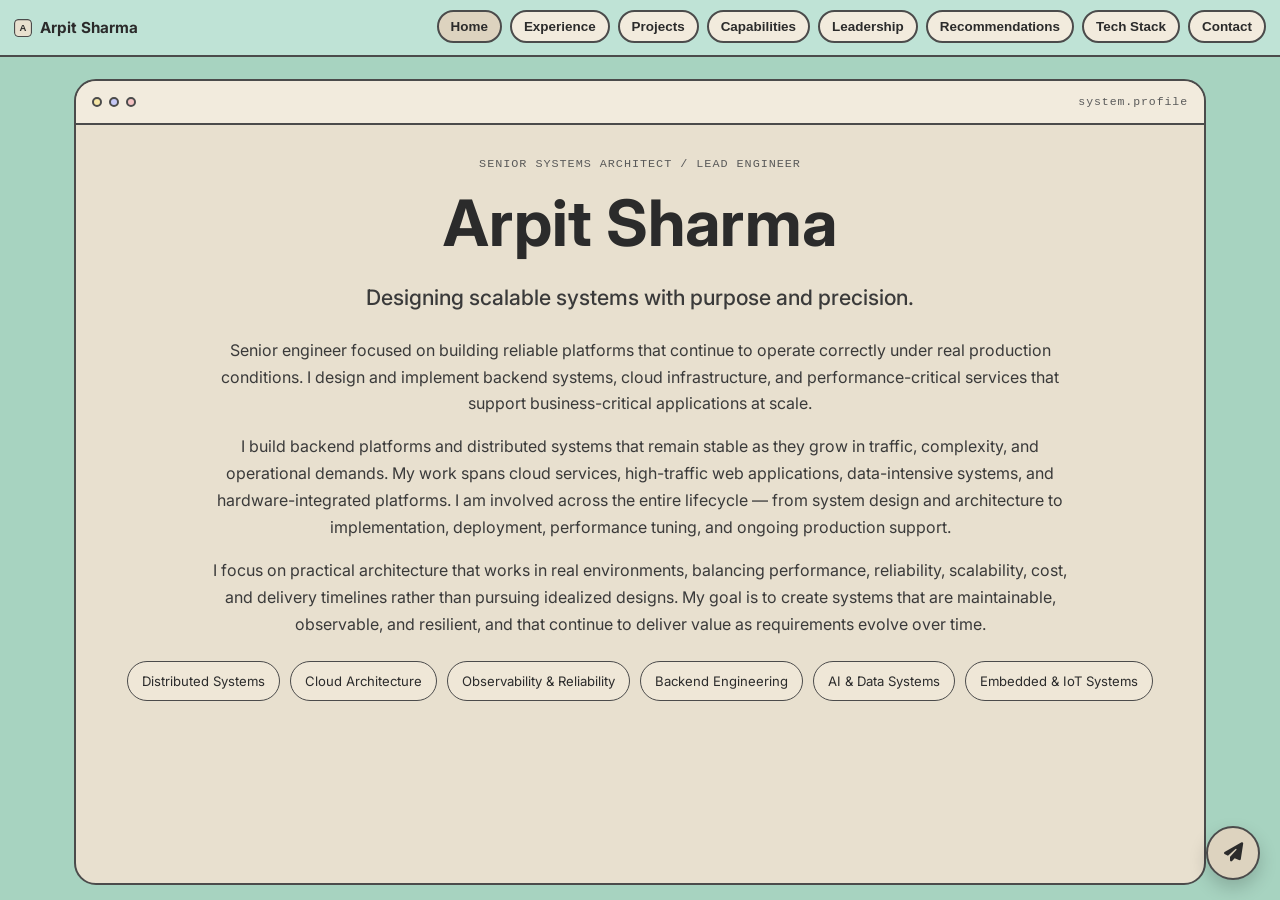
==== commit e3a4262c: "updated padding" ====
--- a/index.html
+++ b/index.html
@@ -43,7 +43,10 @@
   <body>
     <a class="skip-link" href="#main">Skip to content</a>
     <header class="app-header">
-      <p class="app-brand">Arpit Sharma - Systems Architect</p>
+      <p class="app-brand">
+        <img src="favicon.svg" alt="" aria-hidden="true" />
+        <span>Arpit Sharma</span>
+      </p>
       <nav class="view-nav" aria-label="Section navigation">
         <button class="view-tab" data-view-target="home" aria-pressed="true">Home</button>
         <button class="view-tab" data-view-target="experience" aria-pressed="false">Experience</button>
--- a/styles.css
+++ b/styles.css
@@ -45,6 +45,7 @@
   z-index: 80;
   display: flex;
   align-items: center;
+  justify-content: space-between;
   gap: 12px;
   padding: 10px 14px;
   border-bottom: 2px solid var(--border);
@@ -56,6 +57,16 @@
   font-size: 0.95rem;
   font-weight: 700;
   white-space: nowrap;
+  display: inline-flex;
+  align-items: center;
+  gap: 8px;
+}
+
+.app-brand img {
+  width: 18px;
+  height: 18px;
+  display: block;
+  border-radius: 4px;
 }
 
 .mobile-bottom-nav {
@@ -66,7 +77,8 @@
   display: flex;
   gap: 8px;
   overflow-x: auto;
-  width: 100%;
+  width: auto;
+  margin-left: auto;
   padding-bottom: 2px;
 }
 
@@ -691,7 +703,7 @@
   }
 
   .section {
-    padding: 62px 16px 210px;
+    padding: 56px 16px 132px;
   }
 
   .panel-chrome {
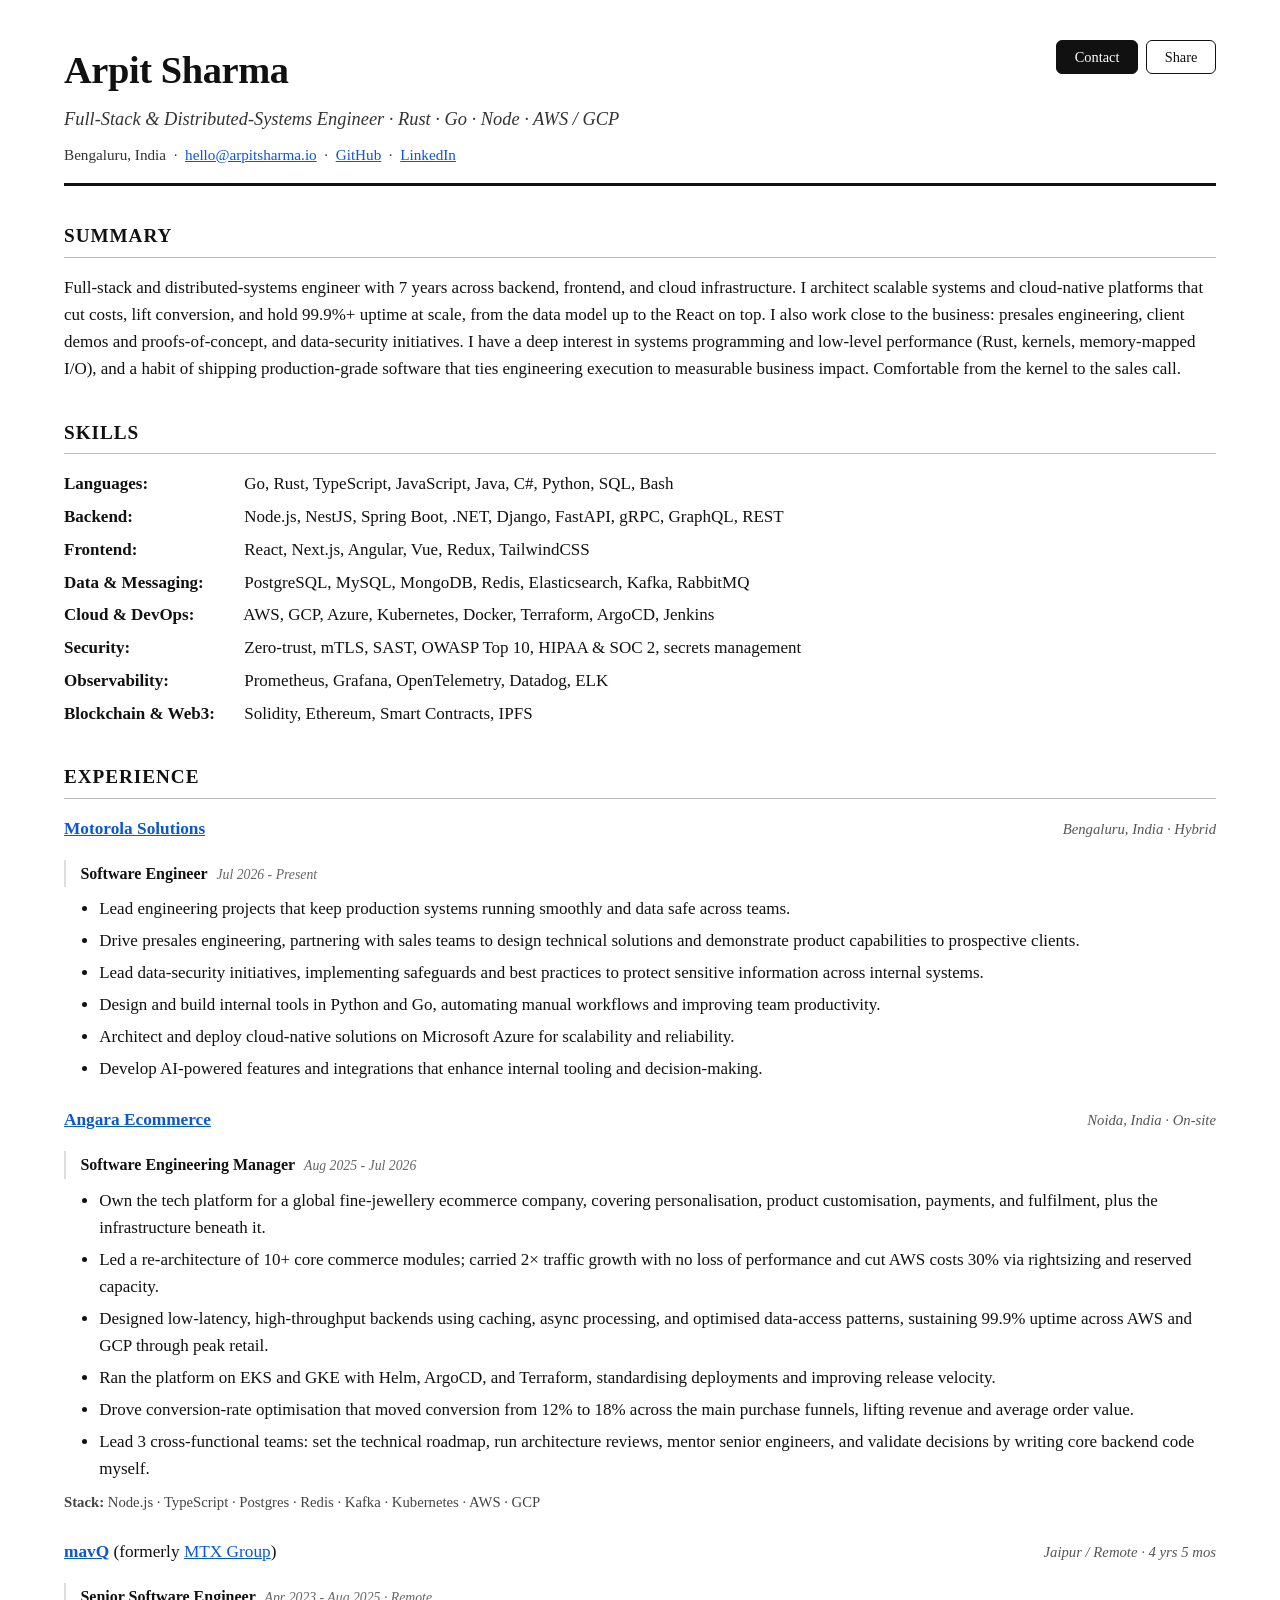
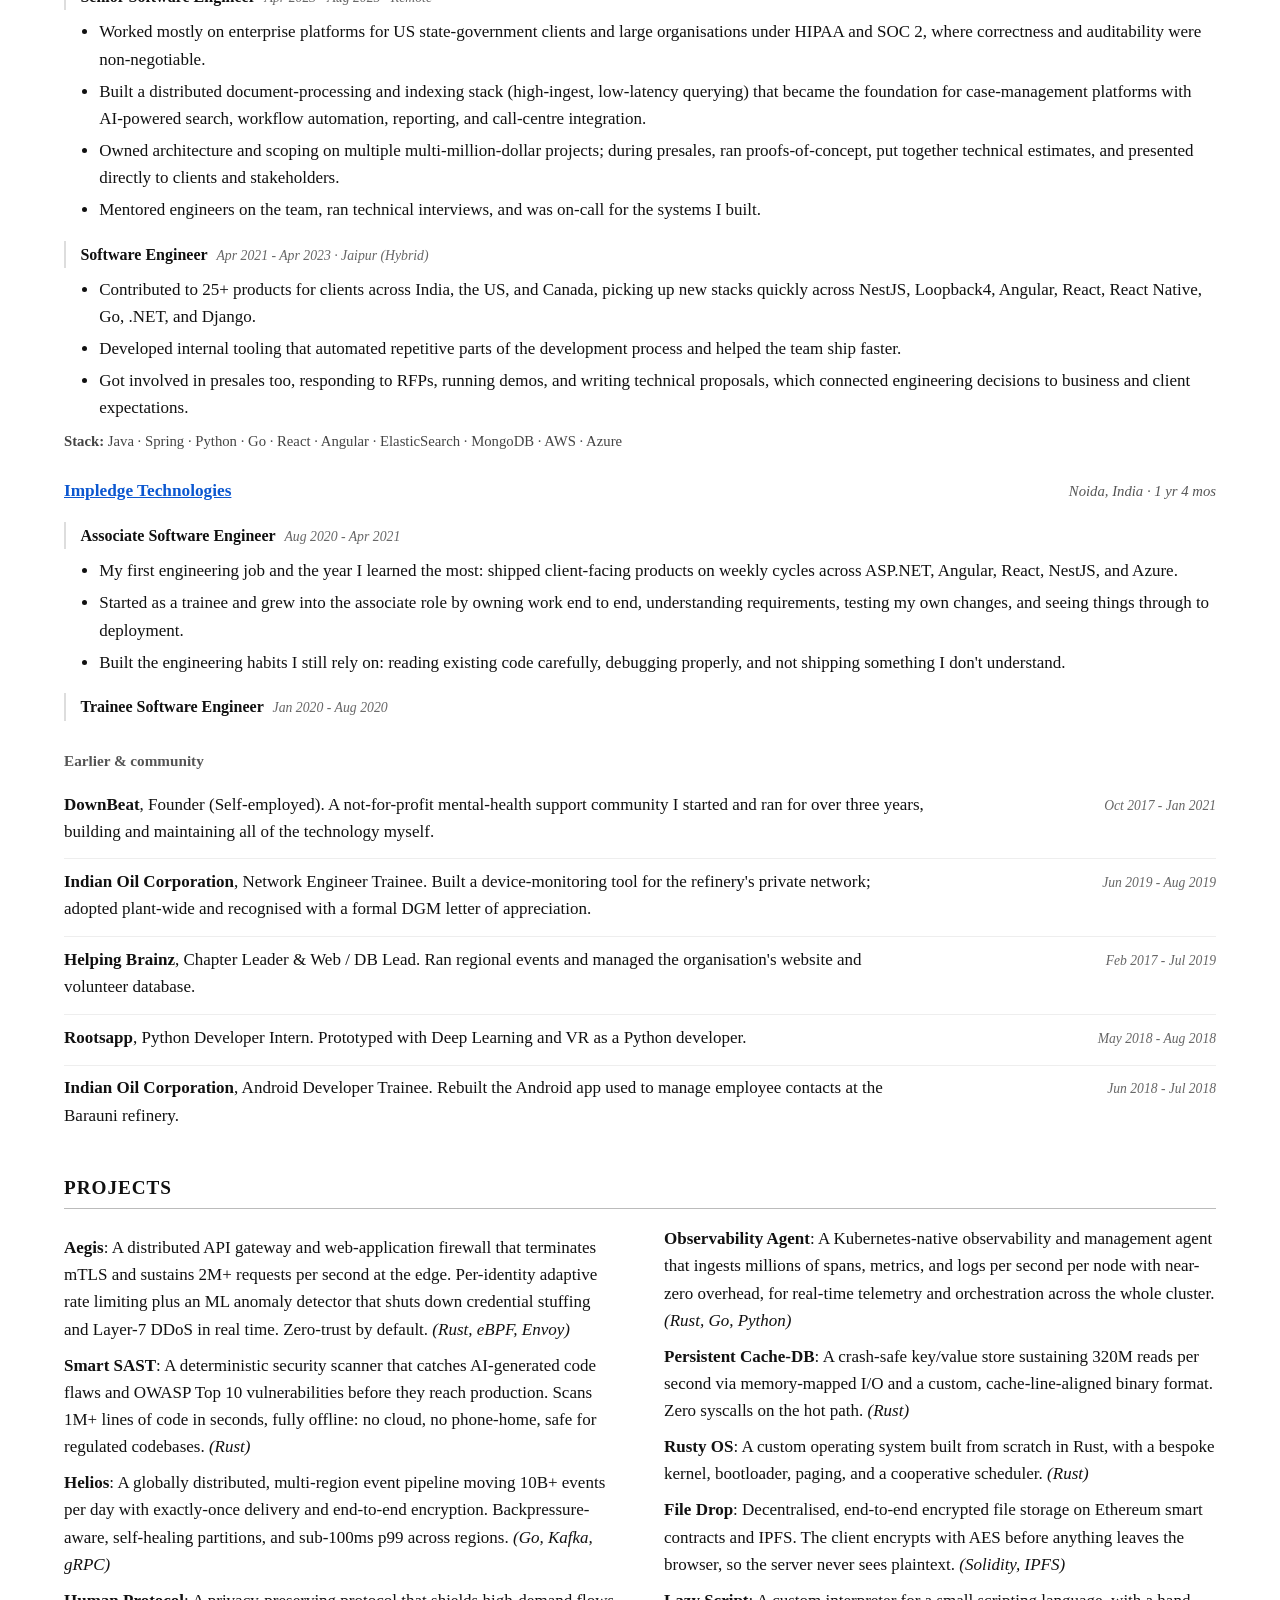
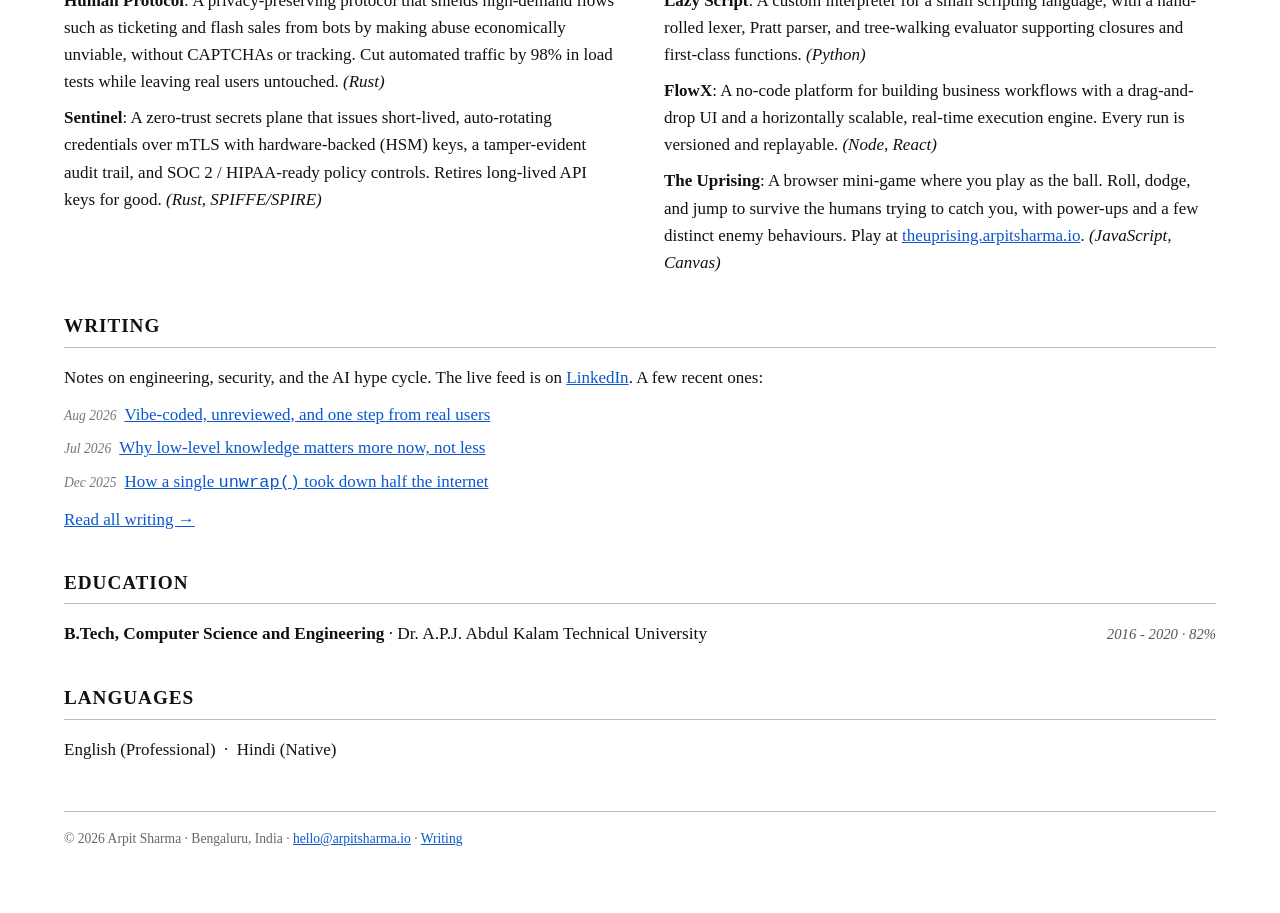
==== commit 73d96762: "Arpit Sharma — personal site Full-width, document-style personal site: a single self-contained index" ====
--- a/index.html
+++ b/index.html
@@ -3,250 +3,336 @@
   <head>
     <meta charset="UTF-8" />
     <meta name="viewport" content="width=device-width, initial-scale=1.0" />
-    <title>Arpit Sharma — Senior Systems Architect / Lead Engineer</title>
+    <title>Arpit Sharma · Full-Stack &amp; Distributed-Systems Engineer</title>
     <meta
       name="description"
-      content="Professional architecture dossier for senior systems architecture and lead engineering roles."
+      content="Arpit Sharma. Full-stack and distributed-systems engineer at Motorola Solutions. 6+ years building scalable systems and cloud-native platforms, with presales, business, and data-security experience. Rust, Go, Node, AWS/GCP."
     />
-    <link rel="icon" type="image/svg+xml" href="favicon.svg" />
+    <link rel="icon" type="image/svg+xml" href="/favicon.svg" />
     <meta name="robots" content="index,follow" />
     <link rel="canonical" href="https://arpitsharma.io/" />
+    <meta name="theme-color" content="#ffffff" />
     <meta property="og:type" content="website" />
     <meta property="og:url" content="https://arpitsharma.io/" />
-    <meta property="og:title" content="Arpit Sharma - Senior Systems Architect / Lead Engineer" />
-    <meta
-      property="og:description"
-      content="Architecture dossier covering distributed systems, reliability engineering, and production-grade platform design."
-    />
+    <meta property="og:title" content="Arpit Sharma · Full-Stack &amp; Distributed-Systems Engineer" />
+    <meta property="og:description" content="Full-stack and distributed-systems engineer at Motorola Solutions. Scalable platforms, cloud-native infra, presales and data security." />
     <meta property="og:image" content="https://arpitsharma.io/og-image.svg" />
-    <meta property="og:image:alt" content="Arpit Sharma architecture portfolio profile card" />
     <meta name="twitter:card" content="summary_large_image" />
-    <meta name="twitter:title" content="Arpit Sharma - Senior Systems Architect / Lead Engineer" />
-    <meta
-      name="twitter:description"
-      content="Architecture dossier covering distributed systems, reliability engineering, and production-grade platform design."
-    />
-    <meta name="twitter:image" content="https://arpitsharma.io/og-image.svg" />
-    <link rel="preconnect" href="https://fonts.googleapis.com" />
-    <link rel="preconnect" href="https://fonts.gstatic.com" crossorigin />
-    <link
-      href="https://fonts.googleapis.com/css2?family=Inter:wght@400;500;600;700;800&display=swap"
-      rel="stylesheet"
-    />
-    <link
-      rel="stylesheet"
-      href="https://cdnjs.cloudflare.com/ajax/libs/font-awesome/6.5.2/css/all.min.css"
-      referrerpolicy="no-referrer"
-    />
-    <link rel="stylesheet" href="styles.css" />
+    <meta name="twitter:title" content="Arpit Sharma · Full-Stack &amp; Distributed-Systems Engineer" />
+    <meta name="twitter:description" content="Full-stack and distributed-systems engineer at Motorola Solutions. Scalable platforms, cloud-native infra, presales and data security." />
+
+    <style>
+      * { box-sizing: border-box; }
+      html { -webkit-text-size-adjust: 100%; }
+      body {
+        margin: 0;
+        background: #ffffff;
+        color: #111111;
+        font: 17px/1.6 Georgia, "Times New Roman", Cambria, serif;
+        padding: 2.5rem clamp(1.25rem, 5vw, 5rem) 4rem;
+      }
+
+      a { color: #0b57d0; }
+      a:hover { text-decoration: none; }
+
+      header {
+        display: flex; justify-content: space-between; align-items: flex-start; gap: 1.5rem;
+        border-bottom: 3px solid #111; padding-bottom: 1rem; margin-bottom: 1.5rem;
+      }
+      header .id { min-width: 0; }
+      h1 { font-size: 2.4rem; margin: 0 0 0.25rem; letter-spacing: -0.01em; }
+      .tagline { font-size: 1.15rem; margin: 0 0 0.5rem; font-style: italic; color: #333; }
+      .contact { font-size: 0.95rem; margin: 0; color: #333; }
+      .contact a { color: #0b57d0; }
+
+      .actions { display: flex; gap: 0.5rem; flex-wrap: wrap; flex: none; justify-content: flex-end; }
+      .actions .btn {
+        font: inherit; font-size: 0.9rem; cursor: pointer; text-decoration: none; white-space: nowrap;
+        background: #111; color: #fff; border: 1.5px solid #111;
+        border-radius: 6px; padding: 0.45rem 1.1rem; line-height: 1.25;
+      }
+      .actions .btn.secondary { background: #fff; color: #111; }
+      .actions .btn:hover { opacity: 0.85; text-decoration: none; }
+
+      @media (max-width: 48rem) {
+        header { flex-direction: column; gap: 0.9rem; }
+        .actions { width: 100%; justify-content: flex-start; }
+      }
+
+      h2 {
+        font-size: 1.2rem; text-transform: uppercase; letter-spacing: 0.05em;
+        border-bottom: 1px solid #bbb; padding-bottom: 0.3rem;
+        margin: 2.2rem 0 1rem;
+      }
+
+      p { margin: 0.6rem 0; }
+
+      .job { margin: 0 0 1.5rem; }
+      .job-head {
+        display: flex; justify-content: space-between; align-items: baseline;
+        flex-wrap: wrap; gap: 0.2rem 1.5rem; margin: 0;
+      }
+      .job-head .title { font-size: 1.08rem; }
+      .job-head .title b { font-weight: 700; }
+      .job-head .dates { color: #555; font-size: 0.92rem; white-space: nowrap; font-style: italic; }
+      ul { margin: 0.5rem 0 0; padding-left: 1.3rem; }
+      li { margin: 0.3rem 0; }
+      .stack-line { margin: 0.5rem 0 0; font-size: 0.92rem; color: #444; }
+      .role { margin: 1.1rem 0 0.15rem; padding-left: 0.9rem; border-left: 2px solid #ddd; }
+      .role .rtitle { font-weight: 700; font-size: 1rem; }
+      .role .rdates { color: #666; font-size: 0.86rem; font-style: italic; margin-left: 0.55rem; }
+      .role + ul { padding-left: 2.2rem; }
+      .subhead { font-size: 0.95rem; font-weight: 700; color: #555; margin: 1.8rem 0 0.5rem; }
+      .earlier { list-style: none; padding: 0; margin: 0; }
+      .earlier li { display: flex; justify-content: space-between; align-items: baseline; flex-wrap: wrap; gap: 0.1rem 1.2rem; padding: 0.55rem 0; border-top: 1px solid #eee; }
+      .earlier li:first-child { border-top: none; }
+      .earlier .e-main { max-width: 54rem; }
+      .earlier .e-dates { color: #666; font-size: 0.85rem; font-style: italic; white-space: nowrap; }
+
+      .proj-list { list-style: none; padding: 0; margin: 0.5rem 0 0; column-gap: 3rem; }
+      .proj-list li { margin: 0.55rem 0; break-inside: avoid; }
+      .proj-list b { font-weight: 700; }
+
+      .skills p { margin: 0.35rem 0; }
+      .skills b { display: inline-block; min-width: 11rem; }
+
+      .writing-list { list-style: none; padding: 0; margin: 0.5rem 0 0; }
+      .writing-list li { margin: 0.4rem 0; }
+      .writing-list .when { color: #777; font-size: 0.85rem; font-style: italic; margin-right: 0.5rem; }
+
+      footer { margin-top: 3rem; border-top: 1px solid #bbb; padding-top: 1rem; font-size: 0.85rem; color: #666; }
+
+      @media (min-width: 60rem) { .proj-list { column-count: 2; } }
+      @media (max-width: 34rem) { .skills b { display: block; min-width: 0; } }
+
+      @media print {
+        .actions { display: none !important; }
+        body { padding: 0.5rem 1rem; font-size: 11.5pt; color: #000; }
+        a { color: #000; text-decoration: none; }
+        h1 { font-size: 22pt; }
+        section, .job { break-inside: avoid; }
+      }
+    </style>
   </head>
   <body>
-    <a class="skip-link" href="#main">Skip to content</a>
-    <header class="app-header">
-      <p class="app-brand">
-        <img src="favicon.svg" alt="" aria-hidden="true" />
-        <span>Arpit Sharma</span>
+    <header>
+      <div class="id">
+        <h1>Arpit Sharma</h1>
+        <p class="tagline">Full-Stack &amp; Distributed-Systems Engineer · Rust · Go · Node · AWS / GCP</p>
+        <p class="contact">
+          Bengaluru, India &nbsp;·&nbsp;
+          <a href="mailto:hello@arpitsharma.io">hello@arpitsharma.io</a> &nbsp;·&nbsp;
+          <a href="https://github.com/OrignalLazyCoder" rel="noopener noreferrer">GitHub</a> &nbsp;·&nbsp;
+          <a href="https://linkedin.com/in/lazycoderr" rel="noopener noreferrer">LinkedIn</a>
+        </p>
+      </div>
+      <div class="actions">
+        <a class="btn" href="mailto:hello@arpitsharma.io">Contact</a>
+        <button id="shareBtn" type="button" class="btn secondary">Share</button>
+      </div>
+    </header>
+
+    <!-- ===== SUMMARY ===== -->
+    <section id="summary">
+      <h2>Summary</h2>
+      <p class="summary">
+        Full-stack and distributed-systems engineer with 7 years across backend, frontend, and
+        cloud infrastructure. I architect scalable systems and cloud-native platforms that cut
+        costs, lift conversion, and hold 99.9%+ uptime at scale, from the data model up to the
+        React on top. I also work close to the business: presales engineering, client demos and
+        proofs-of-concept, and data-security initiatives. I have a deep interest in systems
+        programming and low-level performance (Rust, kernels, memory-mapped I/O), and a habit of
+        shipping production-grade software that ties engineering execution to measurable business
+        impact. Comfortable from the kernel to the sales call.
       </p>
-      <nav class="view-nav" aria-label="Section navigation">
-        <button class="view-tab" data-view-target="home" aria-pressed="true">Home</button>
-        <button class="view-tab" data-view-target="experience" aria-pressed="false">Experience</button>
-        <button class="view-tab" data-view-target="systems" aria-pressed="false">Projects</button>
-        <button class="view-tab" data-view-target="capabilities" aria-pressed="false">Capabilities</button>
-        <button class="view-tab" data-view-target="leadership" aria-pressed="false">Leadership</button>
-        <button class="view-tab" data-view-target="testimonials" aria-pressed="false">Recommendations</button>
-        <button class="view-tab" data-view-target="tech" aria-pressed="false">Tech Stack</button>
-        <button class="view-tab" data-view-target="contact" aria-pressed="false">Contact</button>
-      </nav>
-    </header>
-    <aside class="floating-contact" aria-label="Quick contact">
-      <div class="floating-contact-menu" id="floatingContactMenu">
-        <a href="mailto:hello@arpitsharma.io" aria-label="Email">
-          <i class="fa-solid fa-envelope" aria-hidden="true"></i>
-        </a>
-        <a href="https://t.me/arpitsharmadev" aria-label="Telegram" target="_blank" rel="noopener noreferrer">
-          <i class="fa-brands fa-telegram" aria-hidden="true"></i>
-        </a>
-        <a href="https://linkedin.com/in/lazycoderr" aria-label="LinkedIn" target="_blank" rel="noopener noreferrer">
-          <i class="fa-brands fa-linkedin" aria-hidden="true"></i>
-        </a>
-      </div>
-      <button
-        class="floating-contact-btn"
-        id="floatingContactBtn"
-        aria-expanded="false"
-        aria-controls="floatingContactMenu"
-        aria-label="Open contact links"
-      >
-        <i class="fa-solid fa-paper-plane icon-open" aria-hidden="true"></i>
-        <i class="fa-solid fa-xmark icon-close" aria-hidden="true"></i>
-      </button>
-    </aside>
-    <nav class="mobile-bottom-nav" aria-label="Mobile section navigation">
-      <button class="mobile-bottom-item" data-view-target="home" aria-pressed="true">Home</button>
-      <button class="mobile-bottom-item" data-view-target="experience" aria-pressed="false">Experience</button>
-      <button class="mobile-bottom-item" data-view-target="systems" aria-pressed="false">Projects</button>
-      <button class="mobile-bottom-item" data-view-target="capabilities" aria-pressed="false">Capabilities</button>
-      <button class="mobile-bottom-item" data-view-target="leadership" aria-pressed="false">Leadership</button>
-      <button class="mobile-bottom-item" data-view-target="testimonials" aria-pressed="false">Recommendations</button>
-      <button class="mobile-bottom-item" data-view-target="tech" aria-pressed="false">Tech Stack</button>
-      <button class="mobile-bottom-item" data-view-target="contact" aria-pressed="false">Contact</button>
-    </nav>
-
-    <main id="main" class="view-main">
-      <section id="home" class="hero section view-section active" data-panel>
-        <div class="panel-chrome" aria-hidden="true">
-          <div class="panel-controls">
-            <span></span><span></span><span></span>
-          </div>
-          <p class="panel-label">system.profile</p>
-        </div>
-        <p class="eyebrow">Senior Systems Architect / Lead Engineer</p>
-        <h1>Arpit Sharma</h1>
-        <p class="hero-subhead">
-          Designing scalable systems with purpose and precision.
-        </p>
-        <p class="body-copy">
-          Senior engineer focused on building reliable platforms that continue to operate correctly under real
-          production conditions. I design and implement backend systems, cloud infrastructure, and performance-critical
-          services that support business-critical applications at scale.
-        </p>
-        <p class="body-copy">
-          I build backend platforms and distributed systems that remain stable as they grow in traffic, complexity, and
-          operational demands. My work spans cloud services, high-traffic web applications, data-intensive systems, and
-          hardware-integrated platforms. I am involved across the entire lifecycle — from system design and
-          architecture to implementation, deployment, performance tuning, and ongoing production support.
-        </p>
-        <p class="body-copy">
-          I focus on practical architecture that works in real environments, balancing performance, reliability,
-          scalability, cost, and delivery timelines rather than pursuing idealized designs. My goal is to create
-          systems that are maintainable, observable, and resilient, and that continue to deliver value as requirements
-          evolve over time.
-        </p>
-        <div class="tags" id="heroTags"></div>
-      </section>
-
-      <section id="experience" class="section view-section" data-panel>
-        <div class="panel-chrome" aria-hidden="true">
-          <div class="panel-controls">
-            <span></span><span></span><span></span>
-          </div>
-          <p class="panel-label">module.experience</p>
-        </div>
-        <h2>Experience</h2>
-        <div class="card-grid" id="experienceGrid"></div>
-        <div class="other-experience-block collapsed" id="otherExperienceBlock">
-          <button
-            class="other-experience-toggle"
-            id="otherExperienceToggle"
-            type="button"
-            aria-expanded="false"
-            aria-controls="otherExperienceGrid"
-          >
-            <span>Other Experiences</span>
-            <i class="fa-solid fa-chevron-down" aria-hidden="true"></i>
-          </button>
-          <div class="card-grid" id="otherExperienceGrid"></div>
-        </div>
-      </section>
-
-      <section id="systems" class="section view-section" data-panel>
-        <div class="panel-chrome" aria-hidden="true">
-          <div class="panel-controls">
-            <span></span><span></span><span></span>
-          </div>
-          <p class="panel-label">module.systems</p>
-        </div>
-        <h2>Selected systems demonstrating engineering depth</h2>
-        <div class="card-grid" id="systemsGrid"></div>
-      </section>
-
-      <section id="capabilities" class="section view-section" data-panel>
-        <div class="panel-chrome" aria-hidden="true">
-          <div class="panel-controls">
-            <span></span><span></span><span></span>
-          </div>
-          <p class="panel-label">module.capabilities</p>
-        </div>
-        <h2>Capabilities</h2>
-        <div class="card-grid" id="capabilitiesGrid"></div>
-      </section>
-
-      <section id="leadership" class="section view-section" data-panel>
-        <div class="panel-chrome" aria-hidden="true">
-          <div class="panel-controls">
-            <span></span><span></span><span></span>
-          </div>
-          <p class="panel-label">module.leadership</p>
-        </div>
-        <h2>Leadership & Approach</h2>
-        <div class="card-grid" id="leadershipGrid"></div>
-      </section>
-
-      <section id="testimonials" class="section view-section" data-panel>
-        <div class="panel-chrome" aria-hidden="true">
-          <div class="panel-controls">
-            <span></span><span></span><span></span>
-          </div>
-          <p class="panel-label">module.testimonials</p>
-        </div>
-        <h2>Recommendations</h2>
-        <div class="card-grid" id="testimonialsGrid"></div>
-      </section>
-
-      <section id="tech" class="section view-section" data-panel>
-        <div class="panel-chrome" aria-hidden="true">
-          <div class="panel-controls">
-            <span></span><span></span><span></span>
-          </div>
-          <p class="panel-label">module.stack</p>
-        </div>
-        <h2>Technology Stack</h2>
-        <div class="card-grid" id="techGrid"></div>
-      </section>
-
-      <section id="contact" class="section view-section" data-panel>
-        <div class="panel-chrome" aria-hidden="true">
-          <div class="panel-controls">
-            <span></span><span></span><span></span>
-          </div>
-          <p class="panel-label">module.contact</p>
-        </div>
-        <h2>Contact</h2>
-        <p class="body-copy">
-          If you are looking for a senior engineer who can design, build, and operate reliable production systems,
-          feel free to reach out.
-        </p>
-        <div class="card">
-          <p class="contact-row">
-            <span class="contact-icon" aria-hidden="true"><i class="fa-solid fa-envelope"></i></span><strong>Email:</strong>
-            <a href="mailto:hello@arpitsharma.io">hello@arpitsharma.io</a>
-          </p>
-          <p class="contact-row">
-            <span class="contact-icon" aria-hidden="true"><i class="fa-brands fa-linkedin"></i></span
-            ><strong>LinkedIn:</strong> <a href="https://linkedin.com/in/lazycoderr">linkedin.com/in/lazycoderr</a>
-          </p>
-          <p class="contact-row">
-            <span class="contact-icon" aria-hidden="true"><i class="fa-brands fa-telegram"></i></span><strong>Telegram:</strong>
-            <a href="https://t.me/arpitsharmadev">t.me/arpitsharmadev</a>
-          </p>
-        </div>
-      </section>
-    </main>
-
-    <dialog id="detailPanel" class="detail-panel" aria-labelledby="detailTitle">
-      <article id="detailBody"></article>
-    </dialog>
-
-    <script src="script.js"></script>
+    </section>
+
+    <!-- ===== SKILLS ===== -->
+    <section id="skills" class="skills">
+      <h2>Skills</h2>
+      <p><b>Languages:</b> Go, Rust, TypeScript, JavaScript, Java, C#, Python, SQL, Bash</p>
+      <p><b>Backend:</b> Node.js, NestJS, Spring Boot, .NET, Django, FastAPI, gRPC, GraphQL, REST</p>
+      <p><b>Frontend:</b> React, Next.js, Angular, Vue, Redux, TailwindCSS</p>
+      <p><b>Data &amp; Messaging:</b> PostgreSQL, MySQL, MongoDB, Redis, Elasticsearch, Kafka, RabbitMQ</p>
+      <p><b>Cloud &amp; DevOps:</b> AWS, GCP, Azure, Kubernetes, Docker, Terraform, ArgoCD, Jenkins</p>
+      <p><b>Security:</b> Zero-trust, mTLS, SAST, OWASP Top 10, HIPAA &amp; SOC 2, secrets management</p>
+      <p><b>Observability:</b> Prometheus, Grafana, OpenTelemetry, Datadog, ELK</p>
+      <p><b>Blockchain &amp; Web3:</b> Solidity, Ethereum, Smart Contracts, IPFS</p>
+    </section>
+
+    <!-- ===== EXPERIENCE ===== -->
+    <section id="experience">
+      <h2>Experience</h2>
+
+      <div class="job">
+        <p class="job-head">
+          <span class="title"><b><a href="https://www.motorolasolutions.com/" rel="noopener noreferrer">Motorola Solutions</a></b></span>
+          <span class="dates">Bengaluru, India · Hybrid</span>
+        </p>
+        <p class="role"><span class="rtitle">Software Engineer</span><span class="rdates">Jul 2026 - Present</span></p>
+        <ul>
+          <li>Lead engineering projects that keep production systems running smoothly and data safe across teams.</li>
+          <li>Drive presales engineering, partnering with sales teams to design technical solutions and demonstrate product capabilities to prospective clients.</li>
+          <li>Lead data-security initiatives, implementing safeguards and best practices to protect sensitive information across internal systems.</li>
+          <li>Design and build internal tools in Python and Go, automating manual workflows and improving team productivity.</li>
+          <li>Architect and deploy cloud-native solutions on Microsoft Azure for scalability and reliability.</li>
+          <li>Develop AI-powered features and integrations that enhance internal tooling and decision-making.</li>
+        </ul>
+      </div>
+
+      <div class="job">
+        <p class="job-head">
+          <span class="title"><b><a href="https://www.angara.com/in-en" rel="noopener noreferrer">Angara Ecommerce</a></b></span>
+          <span class="dates">Noida, India · On-site</span>
+        </p>
+        <p class="role"><span class="rtitle">Software Engineering Manager</span><span class="rdates">Aug 2025 - Jul 2026</span></p>
+        <ul>
+          <li>Own the tech platform for a global fine-jewellery ecommerce company, covering personalisation, product customisation, payments, and fulfilment, plus the infrastructure beneath it.</li>
+          <li>Led a re-architecture of 10+ core commerce modules; carried 2&times; traffic growth with no loss of performance and cut AWS costs 30% via rightsizing and reserved capacity.</li>
+          <li>Designed low-latency, high-throughput backends using caching, async processing, and optimised data-access patterns, sustaining 99.9% uptime across AWS and GCP through peak retail.</li>
+          <li>Ran the platform on EKS and GKE with Helm, ArgoCD, and Terraform, standardising deployments and improving release velocity.</li>
+          <li>Drove conversion-rate optimisation that moved conversion from 12% to 18% across the main purchase funnels, lifting revenue and average order value.</li>
+          <li>Lead 3 cross-functional teams: set the technical roadmap, run architecture reviews, mentor senior engineers, and validate decisions by writing core backend code myself.</li>
+        </ul>
+        <p class="stack-line"><b>Stack:</b> Node.js · TypeScript · Postgres · Redis · Kafka · Kubernetes · AWS · GCP</p>
+      </div>
+
+      <div class="job">
+        <p class="job-head">
+          <span class="title"><b><a href="https://mavq.com/" rel="noopener noreferrer">mavQ</a></b> (formerly <a href="https://www.mtxb2b.com/s/" rel="noopener noreferrer">MTX Group</a>)</span>
+          <span class="dates">Jaipur / Remote · 4 yrs 5 mos</span>
+        </p>
+        <p class="role"><span class="rtitle">Senior Software Engineer</span><span class="rdates">Apr 2023 - Aug 2025 · Remote</span></p>
+        <ul>
+          <li>Worked mostly on enterprise platforms for US state-government clients and large organisations under HIPAA and SOC 2, where correctness and auditability were non-negotiable.</li>
+          <li>Built a distributed document-processing and indexing stack (high-ingest, low-latency querying) that became the foundation for case-management platforms with AI-powered search, workflow automation, reporting, and call-centre integration.</li>
+          <li>Owned architecture and scoping on multiple multi-million-dollar projects; during presales, ran proofs-of-concept, put together technical estimates, and presented directly to clients and stakeholders.</li>
+          <li>Mentored engineers on the team, ran technical interviews, and was on-call for the systems I built.</li>
+        </ul>
+        <p class="role"><span class="rtitle">Software Engineer</span><span class="rdates">Apr 2021 - Apr 2023 · Jaipur (Hybrid)</span></p>
+        <ul>
+          <li>Contributed to 25+ products for clients across India, the US, and Canada, picking up new stacks quickly across NestJS, Loopback4, Angular, React, React Native, Go, .NET, and Django.</li>
+          <li>Developed internal tooling that automated repetitive parts of the development process and helped the team ship faster.</li>
+          <li>Got involved in presales too, responding to RFPs, running demos, and writing technical proposals, which connected engineering decisions to business and client expectations.</li>
+        </ul>
+        <p class="stack-line"><b>Stack:</b> Java · Spring · Python · Go · React · Angular · ElasticSearch · MongoDB · AWS · Azure</p>
+      </div>
+
+      <div class="job">
+        <p class="job-head">
+          <span class="title"><b><a href="https://www.impledge.com/" rel="noopener noreferrer">Impledge Technologies</a></b></span>
+          <span class="dates">Noida, India · 1 yr 4 mos</span>
+        </p>
+        <p class="role"><span class="rtitle">Associate Software Engineer</span><span class="rdates">Aug 2020 - Apr 2021</span></p>
+        <ul>
+          <li>My first engineering job and the year I learned the most: shipped client-facing products on weekly cycles across ASP.NET, Angular, React, NestJS, and Azure.</li>
+          <li>Started as a trainee and grew into the associate role by owning work end to end, understanding requirements, testing my own changes, and seeing things through to deployment.</li>
+          <li>Built the engineering habits I still rely on: reading existing code carefully, debugging properly, and not shipping something I don't understand.</li>
+        </ul>
+        <p class="role"><span class="rtitle">Trainee Software Engineer</span><span class="rdates">Jan 2020 - Aug 2020</span></p>
+      </div>
+
+      <p class="subhead">Earlier &amp; community</p>
+      <ul class="earlier">
+        <li><span class="e-main"><b>DownBeat</b>, Founder (Self-employed). A not-for-profit mental-health support community I started and ran for over three years, building and maintaining all of the technology myself.</span><span class="e-dates">Oct 2017 - Jan 2021</span></li>
+        <li><span class="e-main"><b>Indian Oil Corporation</b>, Network Engineer Trainee. Built a device-monitoring tool for the refinery's private network; adopted plant-wide and recognised with a formal DGM letter of appreciation.</span><span class="e-dates">Jun 2019 - Aug 2019</span></li>
+        <li><span class="e-main"><b>Helping Brainz</b>, Chapter Leader &amp; Web / DB Lead. Ran regional events and managed the organisation's website and volunteer database.</span><span class="e-dates">Feb 2017 - Jul 2019</span></li>
+        <li><span class="e-main"><b>Rootsapp</b>, Python Developer Intern. Prototyped with Deep Learning and VR as a Python developer.</span><span class="e-dates">May 2018 - Aug 2018</span></li>
+        <li><span class="e-main"><b>Indian Oil Corporation</b>, Android Developer Trainee. Rebuilt the Android app used to manage employee contacts at the Barauni refinery.</span><span class="e-dates">Jun 2018 - Jul 2018</span></li>
+      </ul>
+    </section>
+
+    <!-- ===== PROJECTS ===== -->
+    <section id="projects">
+      <h2>Projects</h2>
+      <ul class="proj-list">
+        <li><b>Aegis</b>: A distributed API gateway and web-application firewall that terminates mTLS and sustains 2M+ requests per second at the edge. Per-identity adaptive rate limiting plus an ML anomaly detector that shuts down credential stuffing and Layer-7 DDoS in real time. Zero-trust by default. <i>(Rust, eBPF, Envoy)</i></li>
+
+        <li><b>Smart SAST</b>: A deterministic security scanner that catches AI-generated code flaws and OWASP Top 10 vulnerabilities before they reach production. Scans 1M+ lines of code in seconds, fully offline: no cloud, no phone-home, safe for regulated codebases. <i>(Rust)</i></li>
+
+        <li><b>Helios</b>: A globally distributed, multi-region event pipeline moving 10B+ events per day with exactly-once delivery and end-to-end encryption. Backpressure-aware, self-healing partitions, and sub-100ms p99 across regions. <i>(Go, Kafka, gRPC)</i></li>
+
+        <li><b>Human Protocol</b>: A privacy-preserving protocol that shields high-demand flows such as ticketing and flash sales from bots by making abuse economically unviable, without CAPTCHAs or tracking. Cut automated traffic by 98% in load tests while leaving real users untouched. <i>(Rust)</i></li>
+
+        <li><b>Sentinel</b>: A zero-trust secrets plane that issues short-lived, auto-rotating credentials over mTLS with hardware-backed (HSM) keys, a tamper-evident audit trail, and SOC 2 / HIPAA-ready policy controls. Retires long-lived API keys for good. <i>(Rust, SPIFFE/SPIRE)</i></li>
+
+        <li><b>Observability Agent</b>: A Kubernetes-native observability and management agent that ingests millions of spans, metrics, and logs per second per node with near-zero overhead, for real-time telemetry and orchestration across the whole cluster. <i>(Rust, Go, Python)</i></li>
+
+        <li><b>Persistent Cache-DB</b>: A crash-safe key/value store sustaining 320M reads per second via memory-mapped I/O and a custom, cache-line-aligned binary format. Zero syscalls on the hot path. <i>(Rust)</i></li>
+
+        <li><b>Rusty OS</b>: A custom operating system built from scratch in Rust, with a bespoke kernel, bootloader, paging, and a cooperative scheduler. <i>(Rust)</i></li>
+
+        <li><b>File Drop</b>: Decentralised, end-to-end encrypted file storage on Ethereum smart contracts and IPFS. The client encrypts with AES before anything leaves the browser, so the server never sees plaintext. <i>(Solidity, IPFS)</i></li>
+
+        <li><b>Lazy Script</b>: A custom interpreter for a small scripting language, with a hand-rolled lexer, Pratt parser, and tree-walking evaluator supporting closures and first-class functions. <i>(Python)</i></li>
+
+        <li><b>FlowX</b>: A no-code platform for building business workflows with a drag-and-drop UI and a horizontally scalable, real-time execution engine. Every run is versioned and replayable. <i>(Node, React)</i></li>
+
+        <li><b>The Uprising</b>: A browser mini-game where you play as the ball. Roll, dodge, and jump to survive the humans trying to catch you, with power-ups and a few distinct enemy behaviours. Play at <a href="https://theuprising.arpitsharma.io" rel="noopener noreferrer">theuprising.arpitsharma.io</a>. <i>(JavaScript, Canvas)</i></li>
+      </ul>
+    </section>
+
+    <!-- ===== WRITING ===== -->
+    <section id="writing">
+      <h2>Writing</h2>
+      <p>Notes on engineering, security, and the AI hype cycle. The live feed is on <a href="https://www.linkedin.com/in/lazycoderr/recent-activity/all/" rel="noopener noreferrer">LinkedIn</a>. A few recent ones:</p>
+      <ul class="writing-list">
+        <li><span class="when">Aug 2026</span><a href="writing.html">Vibe-coded, unreviewed, and one step from real users</a></li>
+        <li><span class="when">Jul 2026</span><a href="writing.html">Why low-level knowledge matters more now, not less</a></li>
+        <li><span class="when">Dec 2025</span><a href="writing.html">How a single <code>unwrap()</code> took down half the internet</a></li>
+      </ul>
+      <p><a href="writing.html">Read all writing &rarr;</a></p>
+    </section>
+
+    <!-- ===== EDUCATION ===== -->
+    <section id="education">
+      <h2>Education</h2>
+      <p class="job-head">
+        <span class="title"><b>B.Tech, Computer Science and Engineering</b> · Dr. A.P.J. Abdul Kalam Technical University</span>
+        <span class="dates">2016 - 2020 · 82%</span>
+      </p>
+    </section>
+
+    <!-- ===== LANGUAGES ===== -->
+    <section id="languages">
+      <h2>Languages</h2>
+      <p>English (Professional) &nbsp;·&nbsp; Hindi (Native)</p>
+    </section>
+
+    <footer>© 2026 Arpit Sharma · Bengaluru, India · <a href="mailto:hello@arpitsharma.io">hello@arpitsharma.io</a> · <a href="writing.html">Writing</a></footer>
+
+    <script>
+      (function () {
+        var shareBtn = document.getElementById("shareBtn");
+        shareBtn.addEventListener("click", async function () {
+          var url = location.href;
+          var data = { title: "Arpit Sharma", text: "Arpit Sharma, Full-Stack & Distributed-Systems Engineer", url: url };
+          if (navigator.share) {
+            try { await navigator.share(data); } catch (e) {}
+          } else if (navigator.clipboard) {
+            try {
+              await navigator.clipboard.writeText(url);
+              var t = shareBtn.textContent;
+              shareBtn.textContent = "Link copied";
+              setTimeout(function () { shareBtn.textContent = t; }, 1500);
+            } catch (e) {}
+          }
+        });
+      })();
+    </script>
+
     <script type="application/ld+json">
       {
         "@context": "https://schema.org",
         "@type": "Person",
         "name": "Arpit Sharma",
         "url": "https://arpitsharma.io/",
-        "jobTitle": "Senior Systems Architect / Lead Engineer",
-        "sameAs": ["https://linkedin.com/in/lazycoderr", "https://t.me/arpitsharmadev"],
-        "email": "mailto:arpitsharma.dev@proton.me"
+        "jobTitle": "Software Engineer",
+        "worksFor": { "@type": "Organization", "name": "Motorola Solutions", "url": "https://www.motorolasolutions.com/" },
+        "alumniOf": { "@type": "CollegeOrUniversity", "name": "Dr. A.P.J. Abdul Kalam Technical University" },
+        "address": { "@type": "PostalAddress", "addressLocality": "Bengaluru", "addressCountry": "India" },
+        "sameAs": ["https://linkedin.com/in/lazycoderr", "https://github.com/OrignalLazyCoder"],
+        "email": "mailto:hello@arpitsharma.io"
       }
     </script>
   </body>
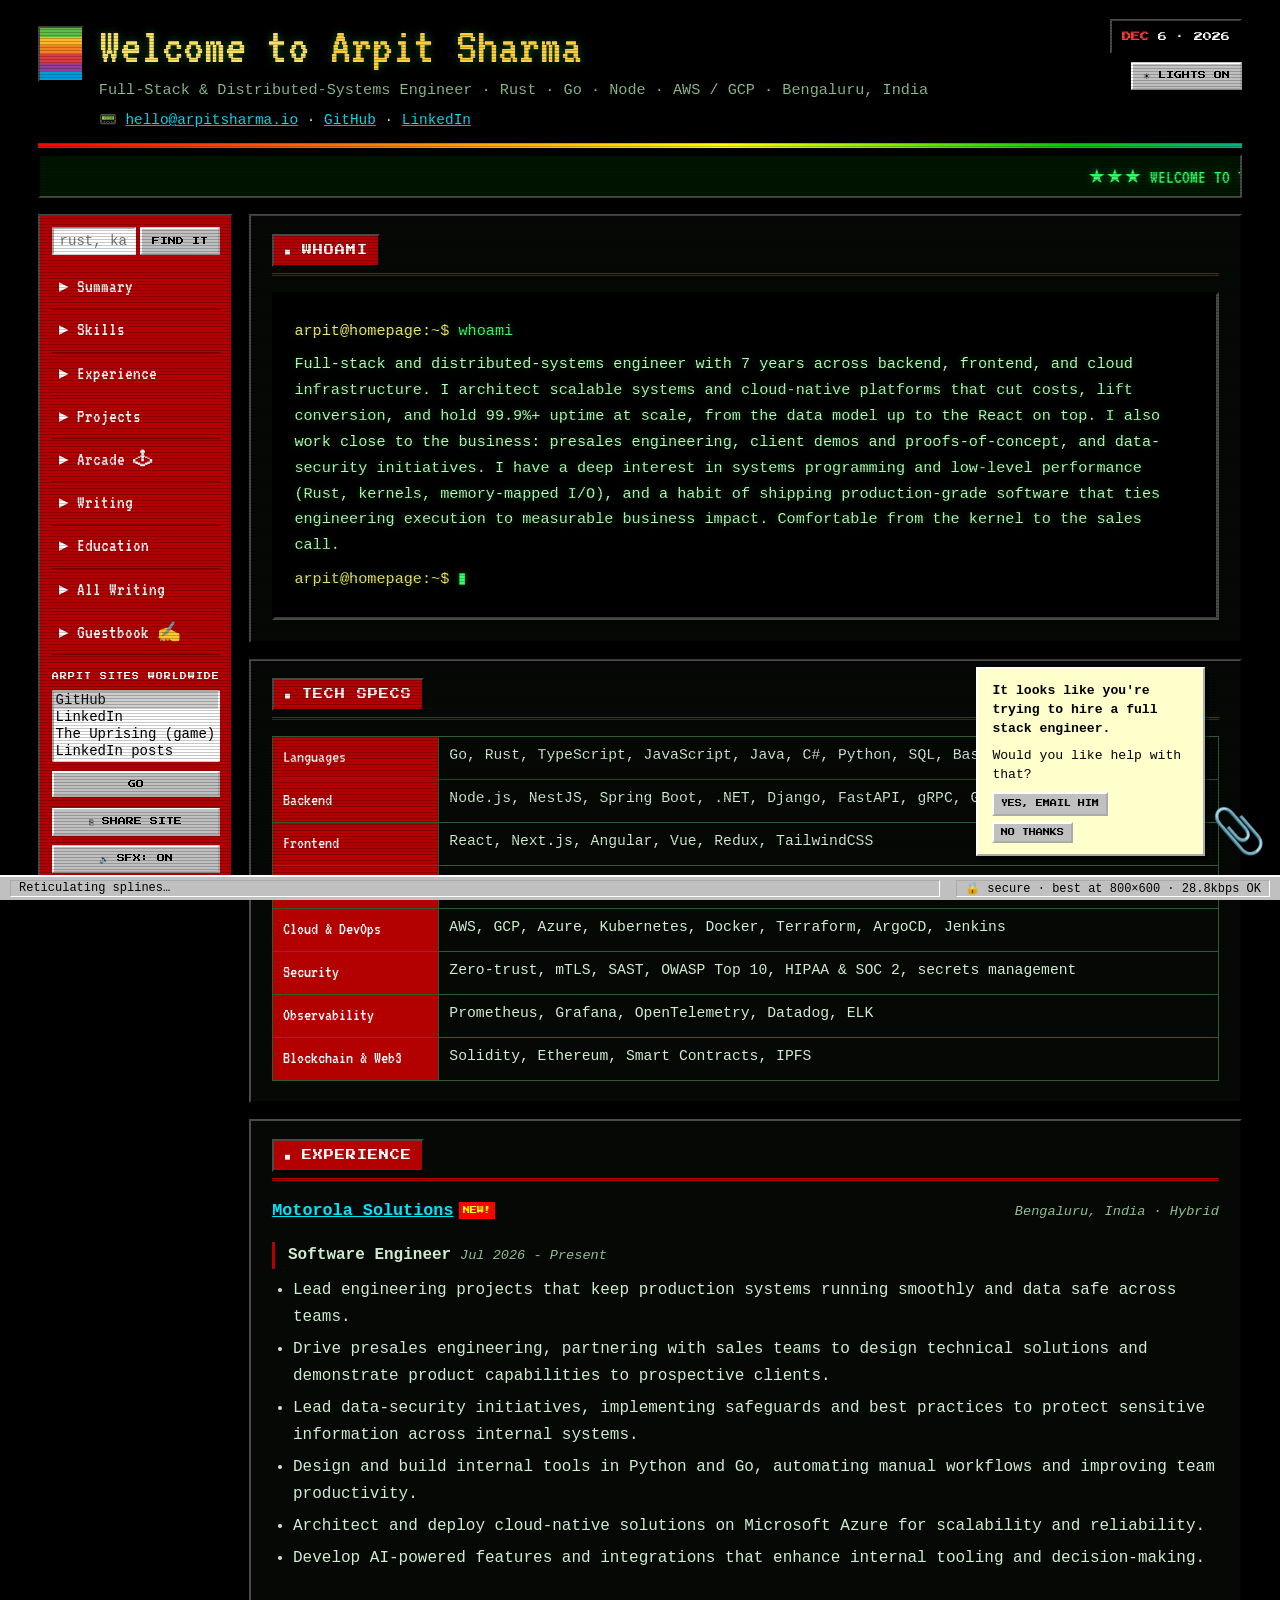
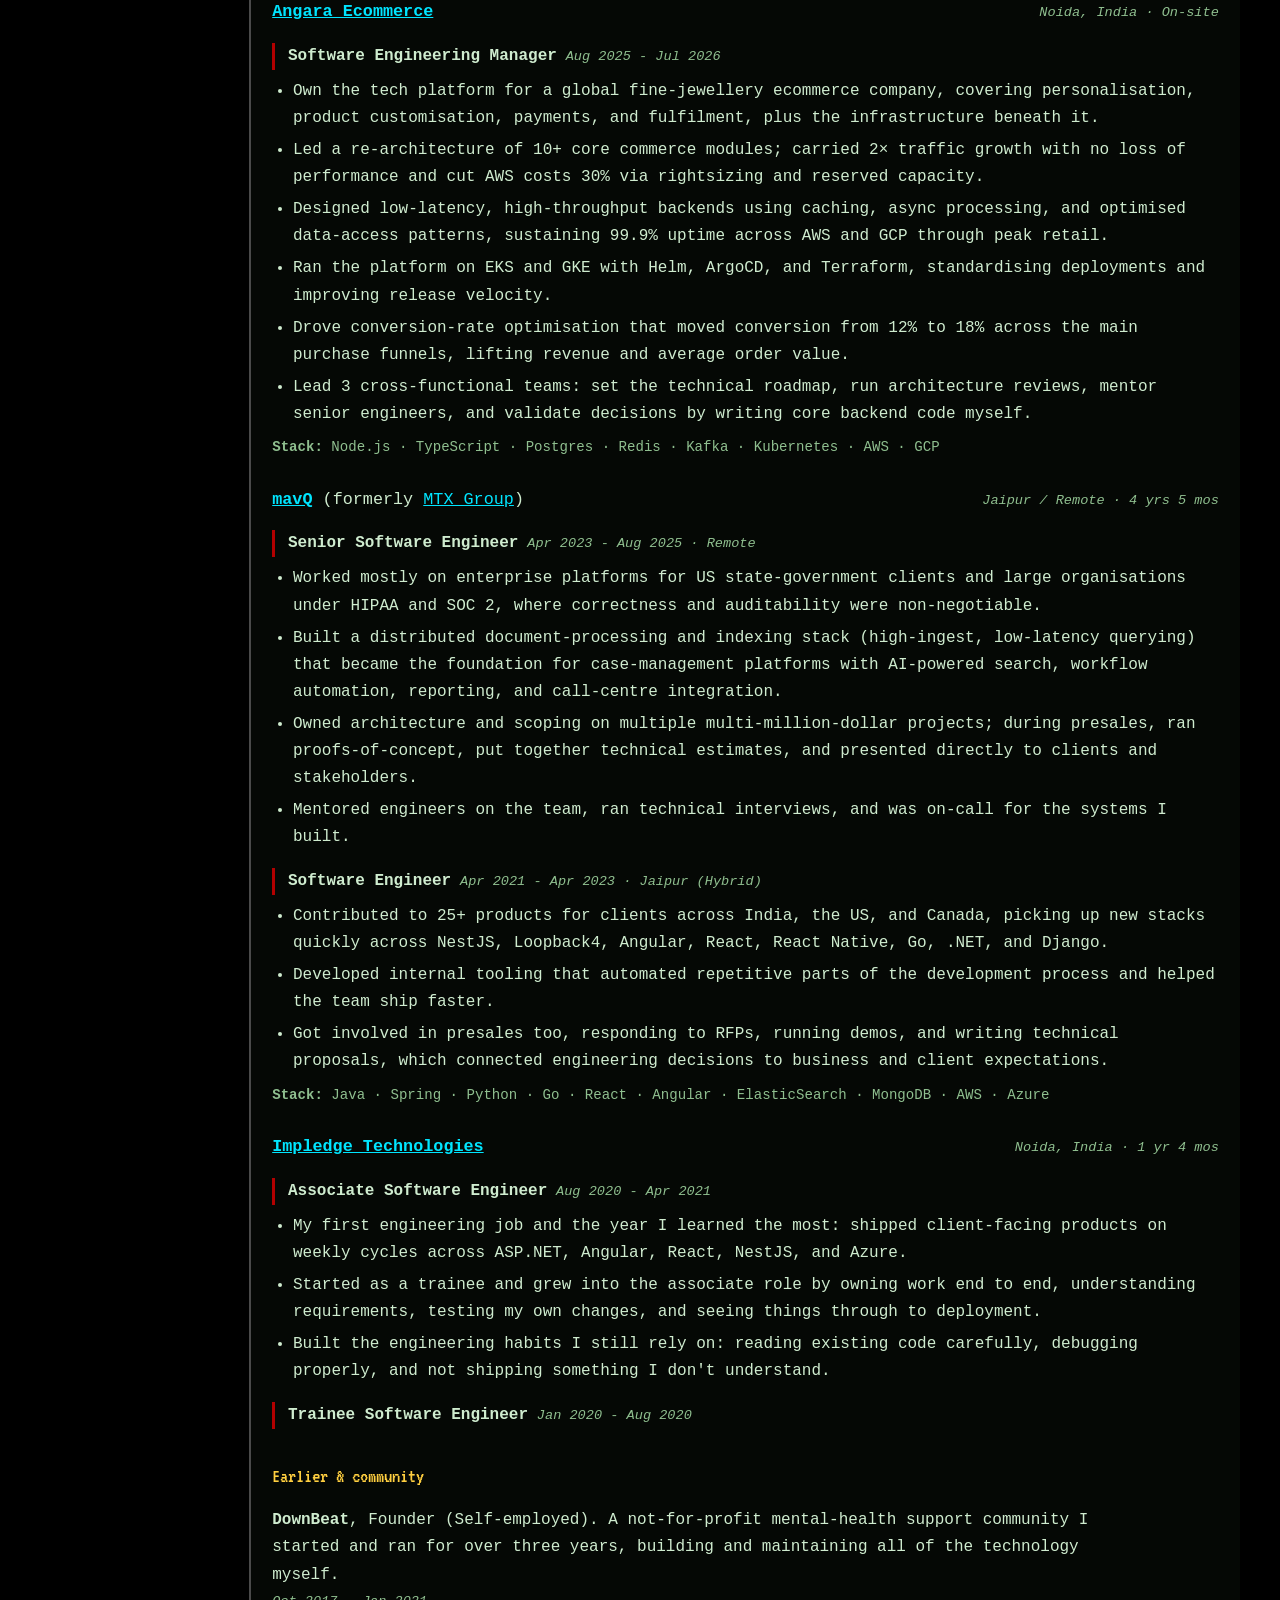
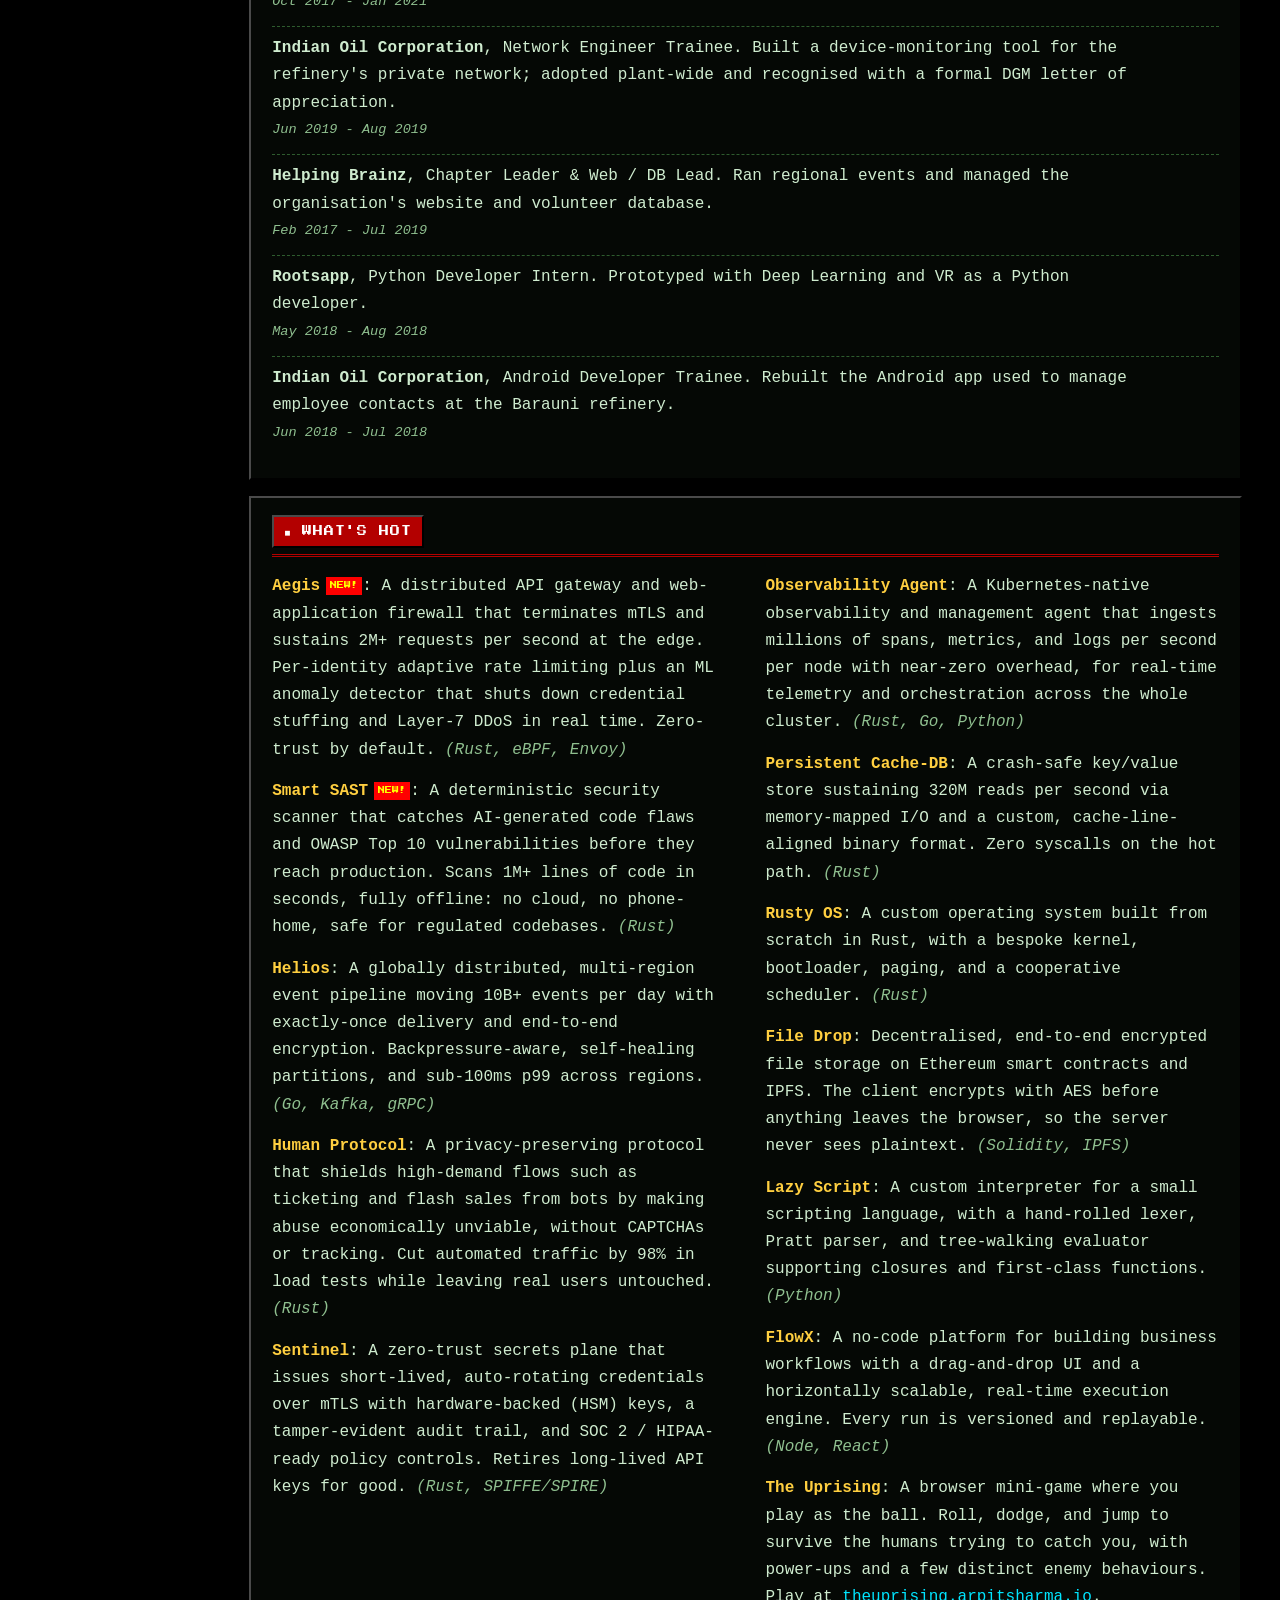
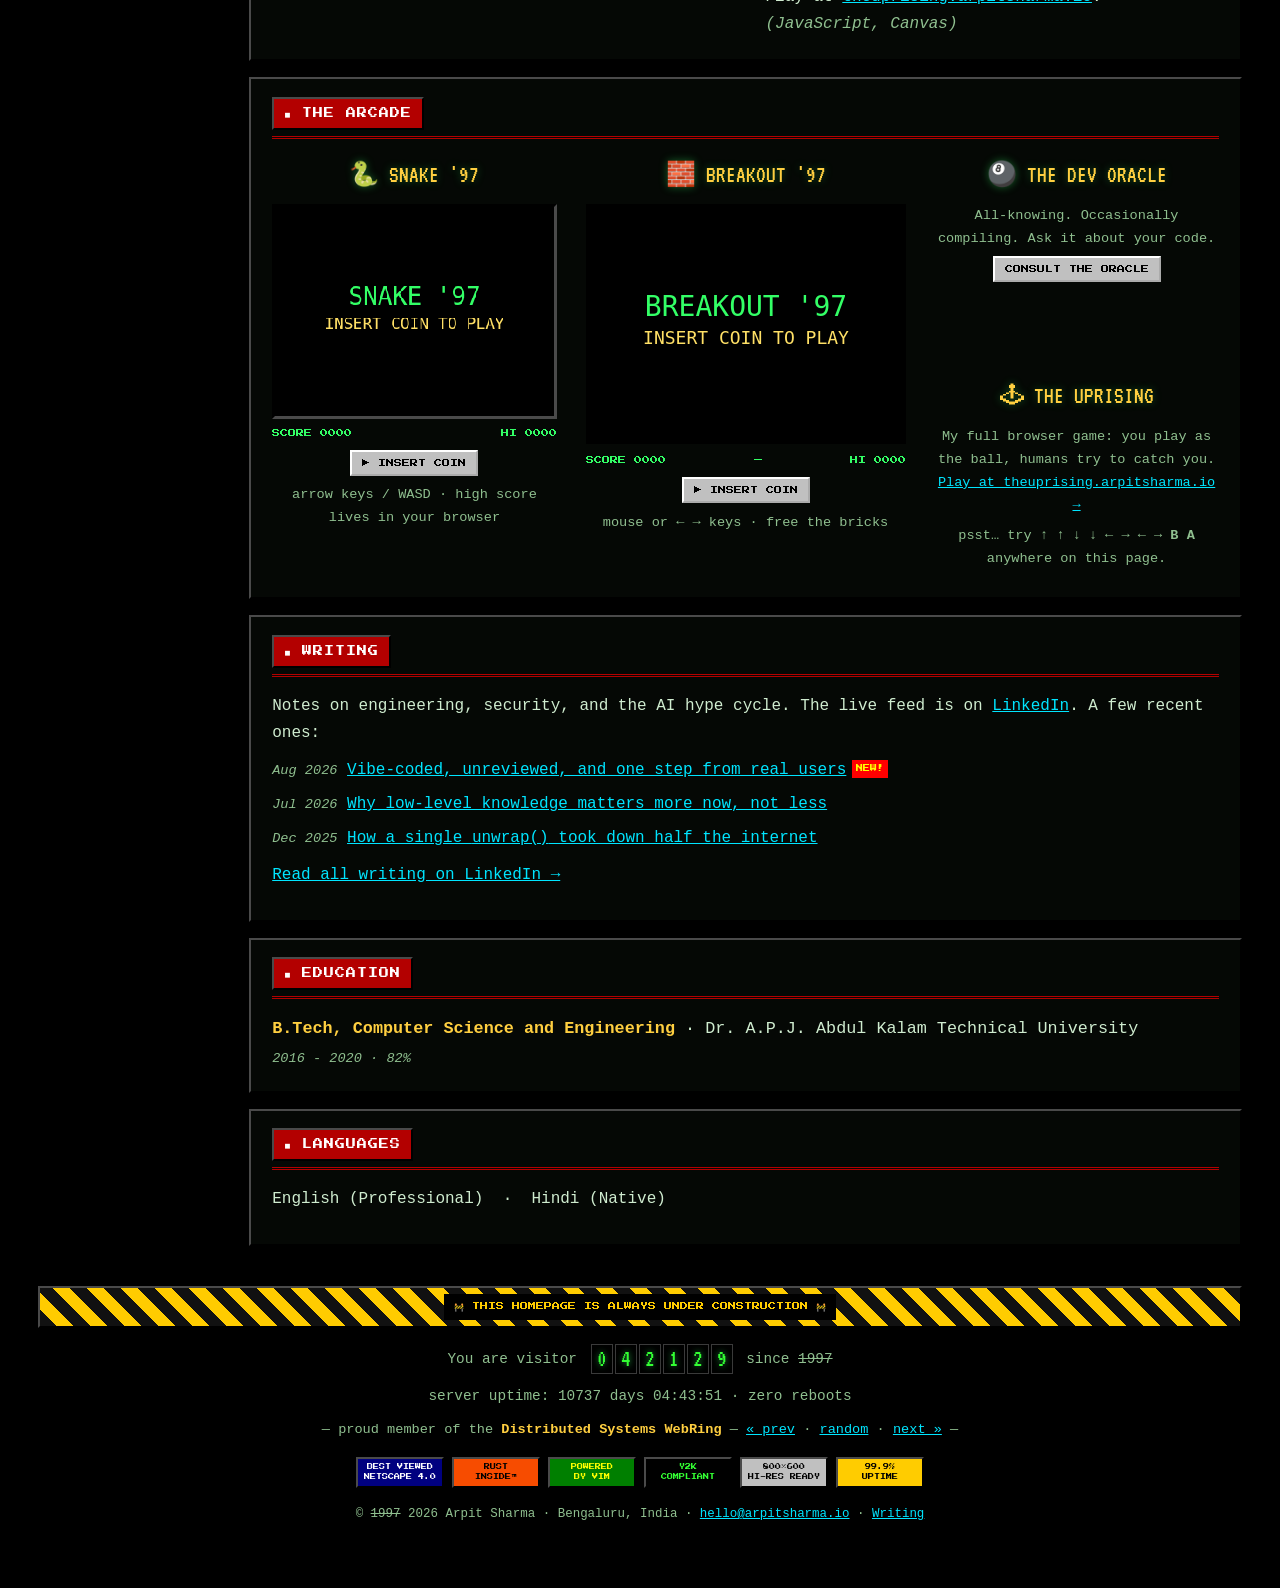
==== commit 2fb34be5: "updated website" ====
--- a/index.html
+++ b/index.html
@@ -11,7 +11,7 @@
     <link rel="icon" type="image/svg+xml" href="/favicon.svg" />
     <meta name="robots" content="index,follow" />
     <link rel="canonical" href="https://arpitsharma.io/" />
-    <meta name="theme-color" content="#ffffff" />
+    <meta name="theme-color" content="#000000" />
     <meta property="og:type" content="website" />
     <meta property="og:url" content="https://arpitsharma.io/" />
     <meta property="og:title" content="Arpit Sharma · Full-Stack &amp; Distributed-Systems Engineer" />
@@ -21,305 +21,336 @@
     <meta name="twitter:title" content="Arpit Sharma · Full-Stack &amp; Distributed-Systems Engineer" />
     <meta name="twitter:description" content="Full-stack and distributed-systems engineer at Motorola Solutions. Scalable platforms, cloud-native infra, presales and data security." />
 
-    <style>
-      * { box-sizing: border-box; }
-      html { -webkit-text-size-adjust: 100%; }
-      body {
-        margin: 0;
-        background: #ffffff;
-        color: #111111;
-        font: 17px/1.6 Georgia, "Times New Roman", Cambria, serif;
-        padding: 2.5rem clamp(1.25rem, 5vw, 5rem) 4rem;
-      }
-
-      a { color: #0b57d0; }
-      a:hover { text-decoration: none; }
-
-      header {
-        display: flex; justify-content: space-between; align-items: flex-start; gap: 1.5rem;
-        border-bottom: 3px solid #111; padding-bottom: 1rem; margin-bottom: 1.5rem;
-      }
-      header .id { min-width: 0; }
-      h1 { font-size: 2.4rem; margin: 0 0 0.25rem; letter-spacing: -0.01em; }
-      .tagline { font-size: 1.15rem; margin: 0 0 0.5rem; font-style: italic; color: #333; }
-      .contact { font-size: 0.95rem; margin: 0; color: #333; }
-      .contact a { color: #0b57d0; }
-
-      .actions { display: flex; gap: 0.5rem; flex-wrap: wrap; flex: none; justify-content: flex-end; }
-      .actions .btn {
-        font: inherit; font-size: 0.9rem; cursor: pointer; text-decoration: none; white-space: nowrap;
-        background: #111; color: #fff; border: 1.5px solid #111;
-        border-radius: 6px; padding: 0.45rem 1.1rem; line-height: 1.25;
-      }
-      .actions .btn.secondary { background: #fff; color: #111; }
-      .actions .btn:hover { opacity: 0.85; text-decoration: none; }
-
-      @media (max-width: 48rem) {
-        header { flex-direction: column; gap: 0.9rem; }
-        .actions { width: 100%; justify-content: flex-start; }
-      }
-
-      h2 {
-        font-size: 1.2rem; text-transform: uppercase; letter-spacing: 0.05em;
-        border-bottom: 1px solid #bbb; padding-bottom: 0.3rem;
-        margin: 2.2rem 0 1rem;
-      }
-
-      p { margin: 0.6rem 0; }
-
-      .job { margin: 0 0 1.5rem; }
-      .job-head {
-        display: flex; justify-content: space-between; align-items: baseline;
-        flex-wrap: wrap; gap: 0.2rem 1.5rem; margin: 0;
-      }
-      .job-head .title { font-size: 1.08rem; }
-      .job-head .title b { font-weight: 700; }
-      .job-head .dates { color: #555; font-size: 0.92rem; white-space: nowrap; font-style: italic; }
-      ul { margin: 0.5rem 0 0; padding-left: 1.3rem; }
-      li { margin: 0.3rem 0; }
-      .stack-line { margin: 0.5rem 0 0; font-size: 0.92rem; color: #444; }
-      .role { margin: 1.1rem 0 0.15rem; padding-left: 0.9rem; border-left: 2px solid #ddd; }
-      .role .rtitle { font-weight: 700; font-size: 1rem; }
-      .role .rdates { color: #666; font-size: 0.86rem; font-style: italic; margin-left: 0.55rem; }
-      .role + ul { padding-left: 2.2rem; }
-      .subhead { font-size: 0.95rem; font-weight: 700; color: #555; margin: 1.8rem 0 0.5rem; }
-      .earlier { list-style: none; padding: 0; margin: 0; }
-      .earlier li { display: flex; justify-content: space-between; align-items: baseline; flex-wrap: wrap; gap: 0.1rem 1.2rem; padding: 0.55rem 0; border-top: 1px solid #eee; }
-      .earlier li:first-child { border-top: none; }
-      .earlier .e-main { max-width: 54rem; }
-      .earlier .e-dates { color: #666; font-size: 0.85rem; font-style: italic; white-space: nowrap; }
-
-      .proj-list { list-style: none; padding: 0; margin: 0.5rem 0 0; column-gap: 3rem; }
-      .proj-list li { margin: 0.55rem 0; break-inside: avoid; }
-      .proj-list b { font-weight: 700; }
-
-      .skills p { margin: 0.35rem 0; }
-      .skills b { display: inline-block; min-width: 11rem; }
-
-      .writing-list { list-style: none; padding: 0; margin: 0.5rem 0 0; }
-      .writing-list li { margin: 0.4rem 0; }
-      .writing-list .when { color: #777; font-size: 0.85rem; font-style: italic; margin-right: 0.5rem; }
-
-      footer { margin-top: 3rem; border-top: 1px solid #bbb; padding-top: 1rem; font-size: 0.85rem; color: #666; }
-
-      @media (min-width: 60rem) { .proj-list { column-count: 2; } }
-      @media (max-width: 34rem) { .skills b { display: block; min-width: 0; } }
-
-      @media print {
-        .actions { display: none !important; }
-        body { padding: 0.5rem 1rem; font-size: 11.5pt; color: #000; }
-        a { color: #000; text-decoration: none; }
-        h1 { font-size: 22pt; }
-        section, .job { break-inside: avoid; }
-      }
-    </style>
+    <script>
+      /* apply saved theme before first paint; dark is the default */
+      try { if (localStorage.getItem("theme") === "light") document.documentElement.classList.add("light"); } catch (e) {}
+    </script>
+    <link rel="preconnect" href="https://fonts.googleapis.com" />
+    <link rel="preconnect" href="https://fonts.gstatic.com" crossorigin />
+    <link href="https://fonts.googleapis.com/css2?family=Press+Start+2P&family=VT323&display=swap" rel="stylesheet" />
+    <link rel="stylesheet" href="retro.css" />
   </head>
   <body>
-    <header>
-      <div class="id">
-        <h1>Arpit Sharma</h1>
-        <p class="tagline">Full-Stack &amp; Distributed-Systems Engineer · Rust · Go · Node · AWS / GCP</p>
-        <p class="contact">
-          Bengaluru, India &nbsp;·&nbsp;
-          <a href="mailto:hello@arpitsharma.io">hello@arpitsharma.io</a> &nbsp;·&nbsp;
-          <a href="https://github.com/OrignalLazyCoder" rel="noopener noreferrer">GitHub</a> &nbsp;·&nbsp;
-          <a href="https://linkedin.com/in/lazycoderr" rel="noopener noreferrer">LinkedIn</a>
-        </p>
-      </div>
-      <div class="actions">
-        <a class="btn" href="mailto:hello@arpitsharma.io">Contact</a>
-        <button id="shareBtn" type="button" class="btn secondary">Share</button>
+    <!-- ══════════════════════════════════════════════════════════
+         You read the source. 10 GEEK POINTS awarded.
+         Yes, the marquee tag is real. No, I will not apologise.
+         Hiring? hello@arpitsharma.io
+         ══════════════════════════════════════════════════════════ -->
+    <header class="banner">
+      <div class="brand">
+        <span class="pixel-logo" aria-hidden="true"></span>
+        <div>
+          <h1>Welcome to <span class="me">Arpit Sharma</span></h1>
+          <p class="tagline">Full-Stack &amp; Distributed-Systems Engineer · Rust · Go · Node · AWS / GCP · Bengaluru, India</p>
+          <p class="contact">
+            📟 <a href="mailto:hello@arpitsharma.io">hello@arpitsharma.io</a> ·
+            <a href="https://github.com/OrignalLazyCoder" rel="noopener noreferrer">GitHub</a> ·
+            <a href="https://linkedin.com/in/lazycoderr" rel="noopener noreferrer">LinkedIn</a>
+          </p>
+        </div>
+      </div>
+      <div class="banner-right">
+        <div class="datebox" id="datebox"><b>JUL</b> 14 · 1997</div>
+        <button id="lightsBtn" type="button" class="btn95">☀ LIGHTS ON</button>
       </div>
     </header>
 
-    <!-- ===== SUMMARY ===== -->
-    <section id="summary">
-      <h2>Summary</h2>
-      <p class="summary">
-        Full-stack and distributed-systems engineer with 7 years across backend, frontend, and
-        cloud infrastructure. I architect scalable systems and cloud-native platforms that cut
-        costs, lift conversion, and hold 99.9%+ uptime at scale, from the data model up to the
-        React on top. I also work close to the business: presales engineering, client demos and
-        proofs-of-concept, and data-security initiatives. I have a deep interest in systems
-        programming and low-level performance (Rust, kernels, memory-mapped I/O), and a habit of
-        shipping production-grade software that ties engineering execution to measurable business
-        impact. Comfortable from the kernel to the sales call.
+    <div class="rainbow" aria-hidden="true"></div>
+
+    <div class="marquee-wrap">
+      <marquee scrollamount="6">★★★ WELCOME TO THE PERSONAL HOMEPAGE OF ARPIT SHARMA ★★★ FULL-STACK &amp; DISTRIBUTED-SYSTEMS ENGINEER ★★★ RUST · GO · NODE · AWS/GCP ★★★ 2M+ REQUESTS/SEC AT THE EDGE ★★★ 10 BILLION EVENTS A DAY ★★★ 99.9% UPTIME ★★★ NOW WITH DARK MODE ★★★ PLAY SNAKE IN THE ARCADE ★★★ SIGN THE GUESTBOOK ★★★ BEST VIEWED IN NETSCAPE NAVIGATOR 4.0 ★★★</marquee>
+    </div>
+
+    <div class="layout">
+      <aside class="sidebar">
+        <form id="findForm" class="findit">
+          <input id="findInput" type="text" placeholder="rust, kafka…" aria-label="Find on this page" />
+          <button class="btn95" type="submit">FIND IT</button>
+        </form>
+        <nav aria-label="Sections">
+          <a class="navbtn" href="#summary">▸ Summary</a>
+          <a class="navbtn" href="#skills">▸ Skills</a>
+          <a class="navbtn" href="#experience">▸ Experience</a>
+          <a class="navbtn" href="#projects">▸ Projects</a>
+          <a class="navbtn" href="#arcade">▸ Arcade 🕹</a>
+          <a class="navbtn" href="#writing">▸ Writing</a>
+          <a class="navbtn" href="#education">▸ Education</a>
+          <a class="navbtn" href="https://www.linkedin.com/in/lazycoderr/recent-activity/all/" rel="noopener noreferrer">▸ All Writing</a>
+          <a class="navbtn" href="mailto:hello@arpitsharma.io">▸ Guestbook ✍</a>
+        </nav>
+        <p class="side-label">Arpit Sites Worldwide</p>
+        <div class="worldwide">
+          <select id="siteSelect" size="4" aria-label="Arpit sites worldwide">
+            <option value="https://github.com/OrignalLazyCoder" selected>GitHub</option>
+            <option value="https://linkedin.com/in/lazycoderr">LinkedIn</option>
+            <option value="https://theuprising.arpitsharma.io">The Uprising (game)</option>
+            <option value="https://www.linkedin.com/in/lazycoderr/recent-activity/all/">LinkedIn posts</option>
+          </select>
+          <button id="goBtn" type="button" class="btn95">GO</button>
+        </div>
+        <button id="shareBtn" type="button" class="btn95 wide">⎘ SHARE SITE</button>
+        <button id="sfxBtn" type="button" class="btn95 wide">🔊 SFX: ON</button>
+      </aside>
+
+      <main>
+        <!-- ===== SUMMARY ===== -->
+        <section id="summary">
+          <div class="hgroup"><h2>■ whoami</h2></div>
+          <div class="term">
+            <p><span class="prompt">arpit@homepage:~$</span> whoami</p>
+            <p class="out">
+              Full-stack and distributed-systems engineer with 7 years across backend, frontend, and
+              cloud infrastructure. I architect scalable systems and cloud-native platforms that cut
+              costs, lift conversion, and hold 99.9%+ uptime at scale, from the data model up to the
+              React on top. I also work close to the business: presales engineering, client demos and
+              proofs-of-concept, and data-security initiatives. I have a deep interest in systems
+              programming and low-level performance (Rust, kernels, memory-mapped I/O), and a habit of
+              shipping production-grade software that ties engineering execution to measurable business
+              impact. Comfortable from the kernel to the sales call.
+            </p>
+            <p><span class="prompt">arpit@homepage:~$</span> <span class="caret"></span></p>
+          </div>
+        </section>
+
+        <!-- ===== SKILLS ===== -->
+        <section id="skills">
+          <div class="hgroup"><h2>■ Tech Specs</h2></div>
+          <table class="skilltable">
+            <tr><th>Languages</th><td>Go, Rust, TypeScript, JavaScript, Java, C#, Python, SQL, Bash</td></tr>
+            <tr><th>Backend</th><td>Node.js, NestJS, Spring Boot, .NET, Django, FastAPI, gRPC, GraphQL, REST</td></tr>
+            <tr><th>Frontend</th><td>React, Next.js, Angular, Vue, Redux, TailwindCSS</td></tr>
+            <tr><th>Data &amp; Messaging</th><td>PostgreSQL, MySQL, MongoDB, Redis, Elasticsearch, Kafka, RabbitMQ</td></tr>
+            <tr><th>Cloud &amp; DevOps</th><td>AWS, GCP, Azure, Kubernetes, Docker, Terraform, ArgoCD, Jenkins</td></tr>
+            <tr><th>Security</th><td>Zero-trust, mTLS, SAST, OWASP Top 10, HIPAA &amp; SOC 2, secrets management</td></tr>
+            <tr><th>Observability</th><td>Prometheus, Grafana, OpenTelemetry, Datadog, ELK</td></tr>
+            <tr><th>Blockchain &amp; Web3</th><td>Solidity, Ethereum, Smart Contracts, IPFS</td></tr>
+          </table>
+        </section>
+
+        <!-- ===== EXPERIENCE ===== -->
+        <section id="experience">
+          <div class="hgroup"><h2>■ Experience</h2></div>
+
+          <div class="job">
+            <p class="job-head">
+              <span class="title"><b><a href="https://www.motorolasolutions.com/" rel="noopener noreferrer">Motorola Solutions</a></b><span class="new">NEW!</span></span>
+              <span class="dates">Bengaluru, India · Hybrid</span>
+            </p>
+            <p class="role"><span class="rtitle">Software Engineer</span><span class="rdates">Jul 2026 - Present</span></p>
+            <ul>
+              <li>Lead engineering projects that keep production systems running smoothly and data safe across teams.</li>
+              <li>Drive presales engineering, partnering with sales teams to design technical solutions and demonstrate product capabilities to prospective clients.</li>
+              <li>Lead data-security initiatives, implementing safeguards and best practices to protect sensitive information across internal systems.</li>
+              <li>Design and build internal tools in Python and Go, automating manual workflows and improving team productivity.</li>
+              <li>Architect and deploy cloud-native solutions on Microsoft Azure for scalability and reliability.</li>
+              <li>Develop AI-powered features and integrations that enhance internal tooling and decision-making.</li>
+            </ul>
+          </div>
+
+          <div class="job">
+            <p class="job-head">
+              <span class="title"><b><a href="https://www.angara.com/in-en" rel="noopener noreferrer">Angara Ecommerce</a></b></span>
+              <span class="dates">Noida, India · On-site</span>
+            </p>
+            <p class="role"><span class="rtitle">Software Engineering Manager</span><span class="rdates">Aug 2025 - Jul 2026</span></p>
+            <ul>
+              <li>Own the tech platform for a global fine-jewellery ecommerce company, covering personalisation, product customisation, payments, and fulfilment, plus the infrastructure beneath it.</li>
+              <li>Led a re-architecture of 10+ core commerce modules; carried 2&times; traffic growth with no loss of performance and cut AWS costs 30% via rightsizing and reserved capacity.</li>
+              <li>Designed low-latency, high-throughput backends using caching, async processing, and optimised data-access patterns, sustaining 99.9% uptime across AWS and GCP through peak retail.</li>
+              <li>Ran the platform on EKS and GKE with Helm, ArgoCD, and Terraform, standardising deployments and improving release velocity.</li>
+              <li>Drove conversion-rate optimisation that moved conversion from 12% to 18% across the main purchase funnels, lifting revenue and average order value.</li>
+              <li>Lead 3 cross-functional teams: set the technical roadmap, run architecture reviews, mentor senior engineers, and validate decisions by writing core backend code myself.</li>
+            </ul>
+            <p class="stack-line"><b>Stack:</b> Node.js · TypeScript · Postgres · Redis · Kafka · Kubernetes · AWS · GCP</p>
+          </div>
+
+          <div class="job">
+            <p class="job-head">
+              <span class="title"><b><a href="https://mavq.com/" rel="noopener noreferrer">mavQ</a></b> (formerly <a href="https://www.mtxb2b.com/s/" rel="noopener noreferrer">MTX Group</a>)</span>
+              <span class="dates">Jaipur / Remote · 4 yrs 5 mos</span>
+            </p>
+            <p class="role"><span class="rtitle">Senior Software Engineer</span><span class="rdates">Apr 2023 - Aug 2025 · Remote</span></p>
+            <ul>
+              <li>Worked mostly on enterprise platforms for US state-government clients and large organisations under HIPAA and SOC 2, where correctness and auditability were non-negotiable.</li>
+              <li>Built a distributed document-processing and indexing stack (high-ingest, low-latency querying) that became the foundation for case-management platforms with AI-powered search, workflow automation, reporting, and call-centre integration.</li>
+              <li>Owned architecture and scoping on multiple multi-million-dollar projects; during presales, ran proofs-of-concept, put together technical estimates, and presented directly to clients and stakeholders.</li>
+              <li>Mentored engineers on the team, ran technical interviews, and was on-call for the systems I built.</li>
+            </ul>
+            <p class="role"><span class="rtitle">Software Engineer</span><span class="rdates">Apr 2021 - Apr 2023 · Jaipur (Hybrid)</span></p>
+            <ul>
+              <li>Contributed to 25+ products for clients across India, the US, and Canada, picking up new stacks quickly across NestJS, Loopback4, Angular, React, React Native, Go, .NET, and Django.</li>
+              <li>Developed internal tooling that automated repetitive parts of the development process and helped the team ship faster.</li>
+              <li>Got involved in presales too, responding to RFPs, running demos, and writing technical proposals, which connected engineering decisions to business and client expectations.</li>
+            </ul>
+            <p class="stack-line"><b>Stack:</b> Java · Spring · Python · Go · React · Angular · ElasticSearch · MongoDB · AWS · Azure</p>
+          </div>
+
+          <div class="job">
+            <p class="job-head">
+              <span class="title"><b><a href="https://www.impledge.com/" rel="noopener noreferrer">Impledge Technologies</a></b></span>
+              <span class="dates">Noida, India · 1 yr 4 mos</span>
+            </p>
+            <p class="role"><span class="rtitle">Associate Software Engineer</span><span class="rdates">Aug 2020 - Apr 2021</span></p>
+            <ul>
+              <li>My first engineering job and the year I learned the most: shipped client-facing products on weekly cycles across ASP.NET, Angular, React, NestJS, and Azure.</li>
+              <li>Started as a trainee and grew into the associate role by owning work end to end, understanding requirements, testing my own changes, and seeing things through to deployment.</li>
+              <li>Built the engineering habits I still rely on: reading existing code carefully, debugging properly, and not shipping something I don't understand.</li>
+            </ul>
+            <p class="role"><span class="rtitle">Trainee Software Engineer</span><span class="rdates">Jan 2020 - Aug 2020</span></p>
+          </div>
+
+          <p class="subhead">Earlier &amp; community</p>
+          <ul class="earlier">
+            <li><span class="e-main"><b>DownBeat</b>, Founder (Self-employed). A not-for-profit mental-health support community I started and ran for over three years, building and maintaining all of the technology myself.</span><span class="e-dates">Oct 2017 - Jan 2021</span></li>
+            <li><span class="e-main"><b>Indian Oil Corporation</b>, Network Engineer Trainee. Built a device-monitoring tool for the refinery's private network; adopted plant-wide and recognised with a formal DGM letter of appreciation.</span><span class="e-dates">Jun 2019 - Aug 2019</span></li>
+            <li><span class="e-main"><b>Helping Brainz</b>, Chapter Leader &amp; Web / DB Lead. Ran regional events and managed the organisation's website and volunteer database.</span><span class="e-dates">Feb 2017 - Jul 2019</span></li>
+            <li><span class="e-main"><b>Rootsapp</b>, Python Developer Intern. Prototyped with Deep Learning and VR as a Python developer.</span><span class="e-dates">May 2018 - Aug 2018</span></li>
+            <li><span class="e-main"><b>Indian Oil Corporation</b>, Android Developer Trainee. Rebuilt the Android app used to manage employee contacts at the Barauni refinery.</span><span class="e-dates">Jun 2018 - Jul 2018</span></li>
+          </ul>
+        </section>
+
+        <!-- ===== PROJECTS ===== -->
+        <section id="projects">
+          <div class="hgroup"><h2>■ What's Hot</h2></div>
+          <ul class="proj-list">
+            <li><b>Aegis</b><span class="new">NEW!</span>: A distributed API gateway and web-application firewall that terminates mTLS and sustains 2M+ requests per second at the edge. Per-identity adaptive rate limiting plus an ML anomaly detector that shuts down credential stuffing and Layer-7 DDoS in real time. Zero-trust by default. <i>(Rust, eBPF, Envoy)</i></li>
+
+            <li><b>Smart SAST</b><span class="new">NEW!</span>: A deterministic security scanner that catches AI-generated code flaws and OWASP Top 10 vulnerabilities before they reach production. Scans 1M+ lines of code in seconds, fully offline: no cloud, no phone-home, safe for regulated codebases. <i>(Rust)</i></li>
+
+            <li><b>Helios</b>: A globally distributed, multi-region event pipeline moving 10B+ events per day with exactly-once delivery and end-to-end encryption. Backpressure-aware, self-healing partitions, and sub-100ms p99 across regions. <i>(Go, Kafka, gRPC)</i></li>
+
+            <li><b>Human Protocol</b>: A privacy-preserving protocol that shields high-demand flows such as ticketing and flash sales from bots by making abuse economically unviable, without CAPTCHAs or tracking. Cut automated traffic by 98% in load tests while leaving real users untouched. <i>(Rust)</i></li>
+
+            <li><b>Sentinel</b>: A zero-trust secrets plane that issues short-lived, auto-rotating credentials over mTLS with hardware-backed (HSM) keys, a tamper-evident audit trail, and SOC 2 / HIPAA-ready policy controls. Retires long-lived API keys for good. <i>(Rust, SPIFFE/SPIRE)</i></li>
+
+            <li><b>Observability Agent</b>: A Kubernetes-native observability and management agent that ingests millions of spans, metrics, and logs per second per node with near-zero overhead, for real-time telemetry and orchestration across the whole cluster. <i>(Rust, Go, Python)</i></li>
+
+            <li><b>Persistent Cache-DB</b>: A crash-safe key/value store sustaining 320M reads per second via memory-mapped I/O and a custom, cache-line-aligned binary format. Zero syscalls on the hot path. <i>(Rust)</i></li>
+
+            <li><b>Rusty OS</b>: A custom operating system built from scratch in Rust, with a bespoke kernel, bootloader, paging, and a cooperative scheduler. <i>(Rust)</i></li>
+
+            <li><b>File Drop</b>: Decentralised, end-to-end encrypted file storage on Ethereum smart contracts and IPFS. The client encrypts with AES before anything leaves the browser, so the server never sees plaintext. <i>(Solidity, IPFS)</i></li>
+
+            <li><b>Lazy Script</b>: A custom interpreter for a small scripting language, with a hand-rolled lexer, Pratt parser, and tree-walking evaluator supporting closures and first-class functions. <i>(Python)</i></li>
+
+            <li><b>FlowX</b>: A no-code platform for building business workflows with a drag-and-drop UI and a horizontally scalable, real-time execution engine. Every run is versioned and replayable. <i>(Node, React)</i></li>
+
+            <li><b>The Uprising</b>: A browser mini-game where you play as the ball. Roll, dodge, and jump to survive the humans trying to catch you, with power-ups and a few distinct enemy behaviours. Play at <a href="https://theuprising.arpitsharma.io" rel="noopener noreferrer">theuprising.arpitsharma.io</a>. <i>(JavaScript, Canvas)</i></li>
+          </ul>
+        </section>
+
+        <!-- ===== ARCADE ===== -->
+        <section id="arcade">
+          <div class="hgroup"><h2>■ The Arcade</h2></div>
+          <div class="arcade-grid">
+            <div class="game-shell">
+              <p class="game-title">🐍 SNAKE '97</p>
+              <canvas id="snakeCanvas" width="320" height="240"></canvas>
+              <div class="game-hud"><span id="snakeScore">SCORE 0000</span><span id="snakeHi">HI 0000</span></div>
+              <button id="snakeStart" type="button" class="btn95">▶ INSERT COIN</button>
+              <div class="dpad">
+                <button type="button" class="btn95" data-dir="up" aria-label="Up">▲</button>
+                <div>
+                  <button type="button" class="btn95" data-dir="left" aria-label="Left">◀</button>
+                  <button type="button" class="btn95" data-dir="down" aria-label="Down">▼</button>
+                  <button type="button" class="btn95" data-dir="right" aria-label="Right">▶</button>
+                </div>
+              </div>
+              <p class="game-note">arrow keys / WASD · high score lives in your browser</p>
+            </div>
+            <div class="game-shell">
+              <p class="game-title">🧱 BREAKOUT '97</p>
+              <canvas id="breakCanvas" width="320" height="240"></canvas>
+              <div class="game-hud"><span id="breakScore">SCORE 0000</span><span id="breakLives">—</span><span id="breakHi">HI 0000</span></div>
+              <button id="breakStart" type="button" class="btn95">▶ INSERT COIN</button>
+              <p class="game-note">mouse or ← → keys · free the bricks</p>
+            </div>
+            <div class="game-shell">
+              <p class="game-title">🎱 THE DEV ORACLE</p>
+              <p class="game-note">All-knowing. Occasionally compiling. Ask it about your code.</p>
+              <button id="oracleBtn" type="button" class="btn95">CONSULT THE ORACLE</button>
+              <p id="oracleOut" class="oracle-out"></p>
+              <p class="game-title later">🕹 THE UPRISING</p>
+              <p class="game-note">My full browser game: you play as the ball, humans try to catch you.<br /><a href="https://theuprising.arpitsharma.io" rel="noopener noreferrer">Play at theuprising.arpitsharma.io &rarr;</a></p>
+              <p class="game-note">psst… try <b>↑ ↑ ↓ ↓ ← → ← → B A</b> anywhere on this page.</p>
+            </div>
+          </div>
+        </section>
+
+        <!-- ===== WRITING ===== -->
+        <section id="writing">
+          <div class="hgroup"><h2>■ Writing</h2></div>
+          <p>Notes on engineering, security, and the AI hype cycle. The live feed is on <a href="https://www.linkedin.com/in/lazycoderr/recent-activity/all/" rel="noopener noreferrer">LinkedIn</a>. A few recent ones:</p>
+          <ul class="writing-list">
+            <li><span class="when">Aug 2026</span><a href="https://www.linkedin.com/in/lazycoderr/recent-activity/all/" rel="noopener noreferrer">Vibe-coded, unreviewed, and one step from real users</a><span class="new">NEW!</span></li>
+            <li><span class="when">Jul 2026</span><a href="https://www.linkedin.com/in/lazycoderr/recent-activity/all/" rel="noopener noreferrer">Why low-level knowledge matters more now, not less</a></li>
+            <li><span class="when">Dec 2025</span><a href="https://www.linkedin.com/in/lazycoderr/recent-activity/all/" rel="noopener noreferrer">How a single <code>unwrap()</code> took down half the internet</a></li>
+          </ul>
+          <p><a href="https://www.linkedin.com/in/lazycoderr/recent-activity/all/" rel="noopener noreferrer">Read all writing on LinkedIn &rarr;</a></p>
+        </section>
+
+        <!-- ===== EDUCATION ===== -->
+        <section id="education">
+          <div class="hgroup"><h2>■ Education</h2></div>
+          <p class="job-head">
+            <span class="title"><b>B.Tech, Computer Science and Engineering</b> · Dr. A.P.J. Abdul Kalam Technical University</span>
+            <span class="dates">2016 - 2020 · 82%</span>
+          </p>
+        </section>
+
+        <!-- ===== LANGUAGES ===== -->
+        <section id="languages">
+          <div class="hgroup"><h2>■ Languages</h2></div>
+          <p>English (Professional) &nbsp;·&nbsp; Hindi (Native)</p>
+        </section>
+      </main>
+    </div>
+
+    <footer>
+      <div class="construction"><span class="blink">🚧 THIS HOMEPAGE IS ALWAYS UNDER CONSTRUCTION 🚧</span></div>
+      <p class="visitor">You are visitor <span id="counter" class="counter"></span> since <s>1997</s></p>
+      <p class="visitor">server uptime: <span id="uptime"></span> · zero reboots</p>
+      <p class="webring">— proud member of the <b>Distributed Systems WebRing</b> — <a href="https://linkedin.com/in/lazycoderr" rel="noopener noreferrer">&laquo; prev</a> · <a href="https://github.com/OrignalLazyCoder?tab=repositories" rel="noopener noreferrer">random</a> · <a href="https://theuprising.arpitsharma.io" rel="noopener noreferrer">next &raquo;</a> —</p>
+      <div class="badges" aria-hidden="true">
+        <span class="badge b-netscape">Best viewed<br />Netscape 4.0</span>
+        <span class="badge b-rust">Rust<br />inside&trade;</span>
+        <span class="badge b-vim">Powered<br />by Vim</span>
+        <span class="badge b-y2k">Y2K<br />compliant</span>
+        <span class="badge b-res">800&times;600<br />hi-res ready</span>
+        <span class="badge b-html">99.9%<br />uptime</span>
+      </div>
+      <p class="fine">
+        &copy; <s>1997</s> 2026 Arpit Sharma · Bengaluru, India · <a href="mailto:hello@arpitsharma.io">hello@arpitsharma.io</a> · <a href="https://www.linkedin.com/in/lazycoderr/recent-activity/all/" rel="noopener noreferrer">Writing</a>
       </p>
-    </section>
-
-    <!-- ===== SKILLS ===== -->
-    <section id="skills" class="skills">
-      <h2>Skills</h2>
-      <p><b>Languages:</b> Go, Rust, TypeScript, JavaScript, Java, C#, Python, SQL, Bash</p>
-      <p><b>Backend:</b> Node.js, NestJS, Spring Boot, .NET, Django, FastAPI, gRPC, GraphQL, REST</p>
-      <p><b>Frontend:</b> React, Next.js, Angular, Vue, Redux, TailwindCSS</p>
-      <p><b>Data &amp; Messaging:</b> PostgreSQL, MySQL, MongoDB, Redis, Elasticsearch, Kafka, RabbitMQ</p>
-      <p><b>Cloud &amp; DevOps:</b> AWS, GCP, Azure, Kubernetes, Docker, Terraform, ArgoCD, Jenkins</p>
-      <p><b>Security:</b> Zero-trust, mTLS, SAST, OWASP Top 10, HIPAA &amp; SOC 2, secrets management</p>
-      <p><b>Observability:</b> Prometheus, Grafana, OpenTelemetry, Datadog, ELK</p>
-      <p><b>Blockchain &amp; Web3:</b> Solidity, Ethereum, Smart Contracts, IPFS</p>
-    </section>
-
-    <!-- ===== EXPERIENCE ===== -->
-    <section id="experience">
-      <h2>Experience</h2>
-
-      <div class="job">
-        <p class="job-head">
-          <span class="title"><b><a href="https://www.motorolasolutions.com/" rel="noopener noreferrer">Motorola Solutions</a></b></span>
-          <span class="dates">Bengaluru, India · Hybrid</span>
-        </p>
-        <p class="role"><span class="rtitle">Software Engineer</span><span class="rdates">Jul 2026 - Present</span></p>
-        <ul>
-          <li>Lead engineering projects that keep production systems running smoothly and data safe across teams.</li>
-          <li>Drive presales engineering, partnering with sales teams to design technical solutions and demonstrate product capabilities to prospective clients.</li>
-          <li>Lead data-security initiatives, implementing safeguards and best practices to protect sensitive information across internal systems.</li>
-          <li>Design and build internal tools in Python and Go, automating manual workflows and improving team productivity.</li>
-          <li>Architect and deploy cloud-native solutions on Microsoft Azure for scalability and reliability.</li>
-          <li>Develop AI-powered features and integrations that enhance internal tooling and decision-making.</li>
-        </ul>
-      </div>
-
-      <div class="job">
-        <p class="job-head">
-          <span class="title"><b><a href="https://www.angara.com/in-en" rel="noopener noreferrer">Angara Ecommerce</a></b></span>
-          <span class="dates">Noida, India · On-site</span>
-        </p>
-        <p class="role"><span class="rtitle">Software Engineering Manager</span><span class="rdates">Aug 2025 - Jul 2026</span></p>
-        <ul>
-          <li>Own the tech platform for a global fine-jewellery ecommerce company, covering personalisation, product customisation, payments, and fulfilment, plus the infrastructure beneath it.</li>
-          <li>Led a re-architecture of 10+ core commerce modules; carried 2&times; traffic growth with no loss of performance and cut AWS costs 30% via rightsizing and reserved capacity.</li>
-          <li>Designed low-latency, high-throughput backends using caching, async processing, and optimised data-access patterns, sustaining 99.9% uptime across AWS and GCP through peak retail.</li>
-          <li>Ran the platform on EKS and GKE with Helm, ArgoCD, and Terraform, standardising deployments and improving release velocity.</li>
-          <li>Drove conversion-rate optimisation that moved conversion from 12% to 18% across the main purchase funnels, lifting revenue and average order value.</li>
-          <li>Lead 3 cross-functional teams: set the technical roadmap, run architecture reviews, mentor senior engineers, and validate decisions by writing core backend code myself.</li>
-        </ul>
-        <p class="stack-line"><b>Stack:</b> Node.js · TypeScript · Postgres · Redis · Kafka · Kubernetes · AWS · GCP</p>
-      </div>
-
-      <div class="job">
-        <p class="job-head">
-          <span class="title"><b><a href="https://mavq.com/" rel="noopener noreferrer">mavQ</a></b> (formerly <a href="https://www.mtxb2b.com/s/" rel="noopener noreferrer">MTX Group</a>)</span>
-          <span class="dates">Jaipur / Remote · 4 yrs 5 mos</span>
-        </p>
-        <p class="role"><span class="rtitle">Senior Software Engineer</span><span class="rdates">Apr 2023 - Aug 2025 · Remote</span></p>
-        <ul>
-          <li>Worked mostly on enterprise platforms for US state-government clients and large organisations under HIPAA and SOC 2, where correctness and auditability were non-negotiable.</li>
-          <li>Built a distributed document-processing and indexing stack (high-ingest, low-latency querying) that became the foundation for case-management platforms with AI-powered search, workflow automation, reporting, and call-centre integration.</li>
-          <li>Owned architecture and scoping on multiple multi-million-dollar projects; during presales, ran proofs-of-concept, put together technical estimates, and presented directly to clients and stakeholders.</li>
-          <li>Mentored engineers on the team, ran technical interviews, and was on-call for the systems I built.</li>
-        </ul>
-        <p class="role"><span class="rtitle">Software Engineer</span><span class="rdates">Apr 2021 - Apr 2023 · Jaipur (Hybrid)</span></p>
-        <ul>
-          <li>Contributed to 25+ products for clients across India, the US, and Canada, picking up new stacks quickly across NestJS, Loopback4, Angular, React, React Native, Go, .NET, and Django.</li>
-          <li>Developed internal tooling that automated repetitive parts of the development process and helped the team ship faster.</li>
-          <li>Got involved in presales too, responding to RFPs, running demos, and writing technical proposals, which connected engineering decisions to business and client expectations.</li>
-        </ul>
-        <p class="stack-line"><b>Stack:</b> Java · Spring · Python · Go · React · Angular · ElasticSearch · MongoDB · AWS · Azure</p>
-      </div>
-
-      <div class="job">
-        <p class="job-head">
-          <span class="title"><b><a href="https://www.impledge.com/" rel="noopener noreferrer">Impledge Technologies</a></b></span>
-          <span class="dates">Noida, India · 1 yr 4 mos</span>
-        </p>
-        <p class="role"><span class="rtitle">Associate Software Engineer</span><span class="rdates">Aug 2020 - Apr 2021</span></p>
-        <ul>
-          <li>My first engineering job and the year I learned the most: shipped client-facing products on weekly cycles across ASP.NET, Angular, React, NestJS, and Azure.</li>
-          <li>Started as a trainee and grew into the associate role by owning work end to end, understanding requirements, testing my own changes, and seeing things through to deployment.</li>
-          <li>Built the engineering habits I still rely on: reading existing code carefully, debugging properly, and not shipping something I don't understand.</li>
-        </ul>
-        <p class="role"><span class="rtitle">Trainee Software Engineer</span><span class="rdates">Jan 2020 - Aug 2020</span></p>
-      </div>
-
-      <p class="subhead">Earlier &amp; community</p>
-      <ul class="earlier">
-        <li><span class="e-main"><b>DownBeat</b>, Founder (Self-employed). A not-for-profit mental-health support community I started and ran for over three years, building and maintaining all of the technology myself.</span><span class="e-dates">Oct 2017 - Jan 2021</span></li>
-        <li><span class="e-main"><b>Indian Oil Corporation</b>, Network Engineer Trainee. Built a device-monitoring tool for the refinery's private network; adopted plant-wide and recognised with a formal DGM letter of appreciation.</span><span class="e-dates">Jun 2019 - Aug 2019</span></li>
-        <li><span class="e-main"><b>Helping Brainz</b>, Chapter Leader &amp; Web / DB Lead. Ran regional events and managed the organisation's website and volunteer database.</span><span class="e-dates">Feb 2017 - Jul 2019</span></li>
-        <li><span class="e-main"><b>Rootsapp</b>, Python Developer Intern. Prototyped with Deep Learning and VR as a Python developer.</span><span class="e-dates">May 2018 - Aug 2018</span></li>
-        <li><span class="e-main"><b>Indian Oil Corporation</b>, Android Developer Trainee. Rebuilt the Android app used to manage employee contacts at the Barauni refinery.</span><span class="e-dates">Jun 2018 - Jul 2018</span></li>
-      </ul>
-    </section>
-
-    <!-- ===== PROJECTS ===== -->
-    <section id="projects">
-      <h2>Projects</h2>
-      <ul class="proj-list">
-        <li><b>Aegis</b>: A distributed API gateway and web-application firewall that terminates mTLS and sustains 2M+ requests per second at the edge. Per-identity adaptive rate limiting plus an ML anomaly detector that shuts down credential stuffing and Layer-7 DDoS in real time. Zero-trust by default. <i>(Rust, eBPF, Envoy)</i></li>
-
-        <li><b>Smart SAST</b>: A deterministic security scanner that catches AI-generated code flaws and OWASP Top 10 vulnerabilities before they reach production. Scans 1M+ lines of code in seconds, fully offline: no cloud, no phone-home, safe for regulated codebases. <i>(Rust)</i></li>
-
-        <li><b>Helios</b>: A globally distributed, multi-region event pipeline moving 10B+ events per day with exactly-once delivery and end-to-end encryption. Backpressure-aware, self-healing partitions, and sub-100ms p99 across regions. <i>(Go, Kafka, gRPC)</i></li>
-
-        <li><b>Human Protocol</b>: A privacy-preserving protocol that shields high-demand flows such as ticketing and flash sales from bots by making abuse economically unviable, without CAPTCHAs or tracking. Cut automated traffic by 98% in load tests while leaving real users untouched. <i>(Rust)</i></li>
-
-        <li><b>Sentinel</b>: A zero-trust secrets plane that issues short-lived, auto-rotating credentials over mTLS with hardware-backed (HSM) keys, a tamper-evident audit trail, and SOC 2 / HIPAA-ready policy controls. Retires long-lived API keys for good. <i>(Rust, SPIFFE/SPIRE)</i></li>
-
-        <li><b>Observability Agent</b>: A Kubernetes-native observability and management agent that ingests millions of spans, metrics, and logs per second per node with near-zero overhead, for real-time telemetry and orchestration across the whole cluster. <i>(Rust, Go, Python)</i></li>
-
-        <li><b>Persistent Cache-DB</b>: A crash-safe key/value store sustaining 320M reads per second via memory-mapped I/O and a custom, cache-line-aligned binary format. Zero syscalls on the hot path. <i>(Rust)</i></li>
-
-        <li><b>Rusty OS</b>: A custom operating system built from scratch in Rust, with a bespoke kernel, bootloader, paging, and a cooperative scheduler. <i>(Rust)</i></li>
-
-        <li><b>File Drop</b>: Decentralised, end-to-end encrypted file storage on Ethereum smart contracts and IPFS. The client encrypts with AES before anything leaves the browser, so the server never sees plaintext. <i>(Solidity, IPFS)</i></li>
-
-        <li><b>Lazy Script</b>: A custom interpreter for a small scripting language, with a hand-rolled lexer, Pratt parser, and tree-walking evaluator supporting closures and first-class functions. <i>(Python)</i></li>
-
-        <li><b>FlowX</b>: A no-code platform for building business workflows with a drag-and-drop UI and a horizontally scalable, real-time execution engine. Every run is versioned and replayable. <i>(Node, React)</i></li>
-
-        <li><b>The Uprising</b>: A browser mini-game where you play as the ball. Roll, dodge, and jump to survive the humans trying to catch you, with power-ups and a few distinct enemy behaviours. Play at <a href="https://theuprising.arpitsharma.io" rel="noopener noreferrer">theuprising.arpitsharma.io</a>. <i>(JavaScript, Canvas)</i></li>
-      </ul>
-    </section>
-
-    <!-- ===== WRITING ===== -->
-    <section id="writing">
-      <h2>Writing</h2>
-      <p>Notes on engineering, security, and the AI hype cycle. The live feed is on <a href="https://www.linkedin.com/in/lazycoderr/recent-activity/all/" rel="noopener noreferrer">LinkedIn</a>. A few recent ones:</p>
-      <ul class="writing-list">
-        <li><span class="when">Aug 2026</span><a href="writing.html">Vibe-coded, unreviewed, and one step from real users</a></li>
-        <li><span class="when">Jul 2026</span><a href="writing.html">Why low-level knowledge matters more now, not less</a></li>
-        <li><span class="when">Dec 2025</span><a href="writing.html">How a single <code>unwrap()</code> took down half the internet</a></li>
-      </ul>
-      <p><a href="writing.html">Read all writing &rarr;</a></p>
-    </section>
-
-    <!-- ===== EDUCATION ===== -->
-    <section id="education">
-      <h2>Education</h2>
-      <p class="job-head">
-        <span class="title"><b>B.Tech, Computer Science and Engineering</b> · Dr. A.P.J. Abdul Kalam Technical University</span>
-        <span class="dates">2016 - 2020 · 82%</span>
-      </p>
-    </section>
-
-    <!-- ===== LANGUAGES ===== -->
-    <section id="languages">
-      <h2>Languages</h2>
-      <p>English (Professional) &nbsp;·&nbsp; Hindi (Native)</p>
-    </section>
-
-    <footer>© 2026 Arpit Sharma · Bengaluru, India · <a href="mailto:hello@arpitsharma.io">hello@arpitsharma.io</a> · <a href="writing.html">Writing</a></footer>
-
-    <script>
-      (function () {
-        var shareBtn = document.getElementById("shareBtn");
-        shareBtn.addEventListener("click", async function () {
-          var url = location.href;
-          var data = { title: "Arpit Sharma", text: "Arpit Sharma, Full-Stack & Distributed-Systems Engineer", url: url };
-          if (navigator.share) {
-            try { await navigator.share(data); } catch (e) {}
-          } else if (navigator.clipboard) {
-            try {
-              await navigator.clipboard.writeText(url);
-              var t = shareBtn.textContent;
-              shareBtn.textContent = "Link copied";
-              setTimeout(function () { shareBtn.textContent = t; }, 1500);
-            } catch (e) {}
-          }
-        });
-      })();
-    </script>
+    </footer>
+
+    <div class="statusbar" aria-hidden="true">
+      <span id="statusText">Document: Done</span>
+      <span class="ssl">🔒 secure · best at 800×600 · 28.8kbps OK</span>
+    </div>
+
+    <div id="clippy" class="clippy" hidden>
+      <div class="clippy-bubble">
+        <p><b>It looks like you're trying to hire a full stack engineer.</b></p>
+        <p>Would you like help with that?</p>
+        <div class="clippy-btns">
+          <a class="btn95" href="mailto:hello@arpitsharma.io">YES, EMAIL HIM</a>
+          <button id="clippyNo" type="button" class="btn95">NO THANKS</button>
+        </div>
+      </div>
+      <div class="clippy-guy" aria-hidden="true">📎</div>
+    </div>
+
+    <div id="winner" class="winpop" hidden>
+      <div class="winpop-title"><span>❗ WINNER.EXE</span><button id="winnerClose" type="button" aria-label="Close">✕</button></div>
+      <div class="winpop-body" id="winnerBody">
+        <p class="blink"><b>CONGRATULATIONS!</b></p>
+        <p>You are the <b>1,000,000th</b> visitor to this homepage!!</p>
+        <button id="winnerClaim" type="button" class="btn95">CLAIM PRIZE</button>
+      </div>
+    </div>
+
+    <script src="retro.js"></script>
 
     <script type="application/ld+json">
       {
--- a/retro.css
+++ b/retro.css
@@ -0,0 +1,383 @@
+/* ============================================================
+   arpitsharma.io — 1997 EDITION
+   Dark mode = green-phosphor CRT. Lights on = classic white web.
+   ============================================================ */
+
+* { box-sizing: border-box; }
+html { -webkit-text-size-adjust: 100%; scroll-behavior: smooth; }
+
+:root {
+  /* dark (default): the terminal */
+  --bg: #000000;
+  --text: #cfeccf;
+  --muted: #8fbf8f;
+  --h1c: #ffe066;
+  --heading: #ffcf40;
+  --link: #00e5ff;
+  --accent: #b30000;
+  --panel: #050805;
+  --bevel-lt: #4a4a4a;
+  --bevel-dk: #161616;
+  --table-border: #2e5c2e;
+  --term-green: #33ff66;
+  --glow: 0 0 8px rgba(51, 255, 102, 0.35);
+  --marquee-bg: #001500;
+  --marquee-fg: #33ff66;
+  --status-bg: #c0c0c0;
+}
+html.light {
+  /* lights on: 1997 white web, navy links, red chrome */
+  --bg: #ffffff;
+  --text: #111111;
+  --muted: #555555;
+  --h1c: #111111;
+  --heading: #8b0000;
+  --link: #0000cc;
+  --accent: #cc0000;
+  --panel: #fdfdfa;
+  --bevel-lt: #ffffff;
+  --bevel-dk: #999999;
+  --table-border: #999999;
+  --term-green: #33ff66;
+  --glow: none;
+  --marquee-bg: #000080;
+  --marquee-fg: #ffff00;
+  --status-bg: #c0c0c0;
+}
+
+body {
+  margin: 0;
+  background: var(--bg);
+  color: var(--text);
+  font: 16px/1.7 "Courier New", Menlo, Consolas, monospace;
+  padding: 1.2rem clamp(0.8rem, 3vw, 2.5rem) 3.2rem;
+}
+
+/* CRT scanlines, dark mode only */
+html:not(.light) body::after {
+  content: "";
+  position: fixed;
+  inset: 0;
+  pointer-events: none;
+  z-index: 9999;
+  background: repeating-linear-gradient(0deg, rgba(0, 0, 0, 0.22) 0 1px, transparent 1px 3px);
+}
+
+::selection { background: #ff00ff; color: #000; }
+
+a { color: var(--link); }
+a:hover { background: var(--link); color: #000; text-decoration: none; }
+
+/* ---------- banner ---------- */
+.banner {
+  display: flex; justify-content: space-between; align-items: flex-start;
+  gap: 1rem; flex-wrap: wrap; margin-bottom: 0.6rem;
+}
+.brand { display: flex; gap: 0.9rem; align-items: flex-start; min-width: 0; }
+.pixel-logo {
+  flex: none; width: 46px; height: 56px; margin-top: 0.4rem;
+  border: 2px outset var(--bevel-lt);
+  background: linear-gradient(180deg,
+    #61bb46 0 16.6%, #fdb827 16.6% 33.3%, #f5821f 33.3% 50%,
+    #e03a3e 50% 66.6%, #963d97 66.6% 83.3%, #009ddc 83.3% 100%);
+}
+h1 {
+  font-family: "VT323", "Courier New", monospace;
+  font-size: clamp(2.1rem, 6vw, 3.3rem);
+  line-height: 1.05; margin: 0 0 0.2rem;
+  color: var(--h1c); text-shadow: var(--glow);
+  font-weight: 400;
+}
+h1 .me { color: var(--heading); }
+.tagline { margin: 0 0 0.3rem; font-size: 0.95rem; color: var(--muted); }
+.contact { margin: 0; font-size: 0.9rem; }
+
+.banner-right { display: flex; flex-direction: column; gap: 0.5rem; align-items: flex-end; flex: none; }
+.datebox {
+  background: #000; color: #fff;
+  font-family: "Press Start 2P", monospace; font-size: 9px;
+  padding: 8px 10px; border: 2px outset var(--bevel-lt); white-space: nowrap;
+}
+.datebox b { color: #ff3b3b; }
+
+/* Win95 button */
+.btn95 {
+  font-family: "Press Start 2P", monospace; font-size: 8px;
+  background: #c0c0c0; color: #000; cursor: pointer;
+  border: 2px outset #fff; padding: 7px 10px; white-space: nowrap;
+}
+.btn95:active { border-style: inset; }
+.btn95.wide { width: 100%; margin-top: 0.6rem; }
+
+.rainbow {
+  height: 5px; margin: 0.4rem 0;
+  background: linear-gradient(90deg, #f00, #ff8000, #ff0, #0c0, #09f, #60f, #f0f, #f00);
+  background-size: 200% 100%;
+  animation: rainbowslide 6s linear infinite;
+}
+@keyframes rainbowslide { to { background-position: -200% 0; } }
+
+/* ---------- marquee ---------- */
+.marquee-wrap {
+  border: 2px inset var(--bevel-lt);
+  background: var(--marquee-bg); color: var(--marquee-fg);
+  font-family: "VT323", monospace; font-size: 1.25rem;
+  margin: 0 0 1rem; padding: 2px 0;
+  text-shadow: var(--glow);
+}
+.marquee-wrap marquee { vertical-align: middle; }
+
+/* ---------- layout ---------- */
+.layout {
+  display: grid; grid-template-columns: 195px minmax(0, 1fr);
+  gap: 1rem; align-items: start;
+}
+
+/* ---------- sidebar ---------- */
+.sidebar {
+  background: var(--accent);
+  border: 2px outset var(--bevel-lt);
+  padding: 0.7rem; position: sticky; top: 0.8rem;
+}
+.findit { display: flex; gap: 4px; margin-bottom: 0.7rem; }
+.findit input {
+  width: 100%; min-width: 0; font: 14px "Courier New", monospace;
+  border: 2px inset #fff; padding: 4px 6px; background: #fff; color: #000;
+}
+.sidebar nav a.navbtn {
+  display: block; color: #fff; text-decoration: none;
+  font-family: "VT323", monospace; font-size: 1.2rem;
+  padding: 0.3rem 0.45rem; border-bottom: 1px solid rgba(0, 0, 0, 0.35);
+}
+.sidebar nav a.navbtn:hover { background: #000; color: #ff0; }
+.side-label {
+  font-family: "Press Start 2P", monospace; font-size: 7px; color: #fff;
+  margin: 1rem 0 0.4rem; text-transform: uppercase; letter-spacing: 1px;
+}
+.worldwide select {
+  width: 100%; font: 14px "Courier New", monospace;
+  background: #fff; color: #000; border: 2px inset #fff;
+}
+.worldwide .btn95 { width: 100%; margin-top: 4px; }
+
+/* ---------- content panels ---------- */
+main section, main article {
+  border: 2px outset var(--bevel-lt);
+  border-right-color: var(--bevel-dk); border-bottom-color: var(--bevel-dk);
+  background: var(--panel);
+  padding: 1.1rem 1.3rem 1.3rem;
+  margin: 0 0 1rem;
+}
+.hgroup { border-bottom: 3px double var(--accent); margin: 0 0 1rem; padding-bottom: 6px; }
+h2 {
+  display: inline-block; margin: 0;
+  background: var(--accent); color: #fff;
+  font-family: "Press Start 2P", monospace; font-size: 10px; font-weight: 400;
+  text-transform: uppercase; letter-spacing: 1px;
+  padding: 6px 10px; border: 2px outset var(--bevel-lt);
+}
+p { margin: 0.6rem 0; }
+
+.new {
+  display: inline-block; font-family: "Press Start 2P", monospace; font-size: 7px;
+  background: #f00; color: #ff0; padding: 3px 4px; margin-left: 6px;
+  vertical-align: middle; animation: blinker 1s steps(2, start) infinite;
+}
+.blink { animation: blinker 1s steps(2, start) infinite; }
+@keyframes blinker { 50% { opacity: 0; } }
+
+.flash { animation: foundflash 1.2s ease-out 2; }
+@keyframes foundflash { 50% { outline: 4px solid #ff00ff; outline-offset: 4px; } }
+
+/* ---------- terminal ---------- */
+.term {
+  background: #000; color: var(--term-green);
+  border: 3px inset var(--bevel-lt);
+  padding: 1rem 1.2rem; font-size: 0.95rem;
+  text-shadow: 0 0 6px rgba(51, 255, 102, 0.35);
+}
+.term .prompt { color: #ffe066; }
+.term p { margin: 0.5rem 0; }
+.term .out { color: #b7fdb7; }
+.caret::after { content: "▮"; animation: blinker 1s steps(2, start) infinite; }
+
+/* ---------- skills table ---------- */
+.skilltable { border-collapse: collapse; width: 100%; font-size: 0.92rem; }
+.skilltable th, .skilltable td { border: 1px solid var(--table-border); padding: 6px 10px; text-align: left; vertical-align: top; }
+.skilltable th { background: var(--accent); color: #fff; font-family: "VT323", monospace; font-size: 1.1rem; font-weight: 400; white-space: nowrap; }
+
+/* ---------- experience ---------- */
+.job { margin: 0 0 1.6rem; }
+.job-head { display: flex; justify-content: space-between; align-items: baseline; flex-wrap: wrap; gap: 0.2rem 1.5rem; margin: 0; }
+.job-head .title { font-size: 1.05rem; }
+.job-head .title b { color: var(--heading); }
+.job-head .dates, .rdates, .when, .e-dates { color: var(--muted); font-size: 0.85rem; font-style: italic; }
+.role { margin: 1rem 0 0.1rem; padding-left: 0.8rem; border-left: 3px solid var(--accent); }
+.role .rtitle { font-weight: 700; }
+.role .rdates { margin-left: 0.55rem; white-space: nowrap; }
+ul { margin: 0.5rem 0 0; padding-left: 1.3rem; }
+li { margin: 0.3rem 0; }
+.stack-line { margin: 0.5rem 0 0; font-size: 0.88rem; color: var(--muted); }
+.subhead { font-family: "VT323", monospace; font-size: 1.3rem; color: var(--heading); margin: 1.8rem 0 0.4rem; }
+.earlier { list-style: none; padding: 0; margin: 0; }
+.earlier li { display: flex; justify-content: space-between; align-items: baseline; flex-wrap: wrap; gap: 0.1rem 1.2rem; padding: 0.5rem 0; border-top: 1px dashed var(--table-border); }
+.earlier li:first-child { border-top: none; }
+.earlier .e-main { max-width: 54rem; }
+.earlier .e-dates { white-space: nowrap; }
+
+/* ---------- projects ---------- */
+.proj-list { list-style: none; padding: 0; margin: 0.5rem 0 0; column-gap: 2.5rem; }
+.proj-list li { margin: 0 0 0.9rem; break-inside: avoid; }
+.proj-list b { color: var(--heading); }
+.proj-list i { color: var(--muted); }
+@media (min-width: 62rem) { .proj-list { column-count: 2; } }
+
+/* ---------- writing ---------- */
+.writing-list { list-style: none; padding: 0; margin: 0.5rem 0 0; }
+.writing-list li { margin: 0.45rem 0; }
+.writing-list .when { margin-right: 0.6rem; }
+
+/* ---------- the arcade ---------- */
+.arcade-grid { display: flex; flex-wrap: wrap; gap: 1.8rem; align-items: flex-start; justify-content: center; }
+.arcade-grid .game-shell { flex: 1 1 280px; max-width: 360px; }
+.game-shell { text-align: center; }
+.game-title { font-family: "VT323", monospace; font-size: 1.5rem; color: var(--heading); margin: 0 0 0.5rem; text-shadow: var(--glow); }
+.game-title.later { margin-top: 1.6rem; }
+#snakeCanvas { background: #000; border: 3px inset var(--bevel-lt); display: block; margin: 0 auto 0.5rem; max-width: 100%; image-rendering: pixelated; }
+.game-hud { display: flex; justify-content: space-between; max-width: 320px; margin: 0 auto 0.6rem; font-family: "Press Start 2P", monospace; font-size: 8px; color: var(--term-green); }
+.dpad { margin-top: 0.6rem; display: none; }
+.dpad div { display: flex; gap: 4px; justify-content: center; margin-top: 4px; }
+@media (hover: none), (pointer: coarse) { .dpad { display: block; } }
+.game-note { font-size: 0.85rem; color: var(--muted); margin: 0.4rem 0; }
+.oracle-out { min-height: 2.6em; font-family: "VT323", monospace; font-size: 1.3rem; color: var(--term-green); text-shadow: var(--glow); margin: 0.8rem auto 0; max-width: 30rem; }
+
+/* star confetti bursts */
+.confetti { position: fixed; pointer-events: none; z-index: 10002; font-size: 12px; line-height: 1; animation: confettifly 0.95s ease-out forwards; }
+@keyframes confettifly { to { transform: translate(var(--dx), var(--dy)) rotate(300deg); opacity: 0; } }
+
+/* the name does a wave on hover */
+h1 .me span { display: inline-block; }
+h1:hover .me span { animation: wavey 0.7s ease-in-out infinite; animation-delay: calc(var(--i) * 55ms); }
+@keyframes wavey { 50% { transform: translateY(-7px); } }
+
+/* CLIPPIT.EXE */
+.clippy { position: fixed; right: 14px; bottom: 44px; z-index: 10003; display: flex; align-items: flex-end; gap: 6px; max-width: 290px; animation: clippyin 0.4s ease-out; }
+@keyframes clippyin { from { transform: translateY(30px); opacity: 0; } }
+.clippy-bubble { background: #ffffcc; color: #000; border: 2px outset #fff; padding: 0.7rem 0.9rem; font-size: 0.82rem; line-height: 1.45; box-shadow: 4px 4px 0 rgba(0, 0, 0, 0.45); }
+.clippy-bubble p { margin: 0 0 0.5rem; }
+.clippy-btns { display: flex; gap: 6px; flex-wrap: wrap; }
+.clippy-btns .btn95 { font-size: 7px; padding: 5px 7px; text-decoration: none; color: #000; display: inline-block; }
+.clippy-guy { font-size: 44px; line-height: 1; animation: clippywiggle 3s ease-in-out infinite; }
+@keyframes clippywiggle { 0%, 100% { transform: rotate(-6deg); } 50% { transform: rotate(8deg); } }
+
+/* WINNER.EXE */
+.winpop { position: fixed; left: 14px; bottom: 44px; z-index: 10003; width: 250px; background: #c0c0c0; color: #000; border: 2px outset #fff; box-shadow: 4px 4px 0 rgba(0, 0, 0, 0.45); animation: clippyin 0.4s ease-out; }
+.winpop-title { display: flex; justify-content: space-between; align-items: center; background: linear-gradient(90deg, #000080, #1084d0); color: #fff; font-family: "Press Start 2P", monospace; font-size: 7px; padding: 4px 6px; }
+.winpop-title button { background: #c0c0c0; border: 2px outset #fff; font: 10px "Courier New", monospace; cursor: pointer; padding: 0 4px; line-height: 1.2; }
+.winpop-title button:active { border-style: inset; }
+.winpop-body { padding: 0.6rem 0.8rem; font-size: 0.82rem; text-align: center; }
+.winpop-body p { margin: 0 0 0.5rem; }
+
+/* ARPIT.EXE screensaver */
+.saver { position: fixed; inset: 0; background: #000; z-index: 10005; cursor: none; }
+.saver-logo { position: absolute; top: 0; left: 0; display: flex; flex-direction: column; align-items: center; gap: 6px; will-change: transform; }
+.pixel-logo.big { width: 64px; height: 78px; margin: 0; }
+.saver-txt { font-family: "VT323", monospace; font-size: 1.6rem; color: #33ff66; text-shadow: 0 0 8px rgba(51, 255, 102, 0.5); }
+.saver-hint { position: absolute; bottom: 14px; width: 100%; text-align: center; color: #333; font: 12px "Courier New", monospace; margin: 0; }
+
+/* sparkle cursor trail */
+.spark { position: fixed; pointer-events: none; z-index: 9998; font-size: 14px; line-height: 1; animation: sparkfall 0.8s ease-out forwards; }
+@keyframes sparkfall { to { transform: translateY(22px); opacity: 0; } }
+
+/* party mode (↑↑↓↓←→←→BA) */
+html.party .banner, html.party .marquee-wrap, html.party .layout, html.party footer {
+  animation: partyhue 2s linear infinite;
+}
+@keyframes partyhue { from { filter: hue-rotate(0deg); } to { filter: hue-rotate(360deg); } }
+
+/* clickable spinning logo */
+.pixel-logo { cursor: pointer; }
+.pixel-logo.spin { animation: logospin 0.9s ease; }
+@keyframes logospin { to { transform: rotate(360deg); } }
+
+/* ---------- footer ---------- */
+footer { margin-top: 1.5rem; text-align: center; font-size: 0.85rem; color: var(--muted); }
+.construction {
+  margin: 0 0 1rem; padding: 6px;
+  background: repeating-linear-gradient(45deg, #111 0 12px, #fc0 12px 24px);
+  border: 2px outset var(--bevel-lt);
+}
+.construction span {
+  display: inline-block; background: #000; color: #fc0;
+  font-family: "Press Start 2P", monospace; font-size: 8px; padding: 6px 10px;
+}
+.visitor { font-size: 0.9rem; }
+.counter { display: inline-block; vertical-align: middle; margin: 0 4px; }
+.counter span {
+  display: inline-block; background: #000; color: #3f3;
+  font-family: "VT323", monospace; font-size: 1.5rem; line-height: 1.2;
+  padding: 0 5px; margin: 0 1px; border: 1px solid #3a3a3a;
+  text-shadow: 0 0 6px rgba(51, 255, 102, 0.6);
+}
+.webring b { color: var(--heading); }
+.badges { display: flex; flex-wrap: wrap; gap: 8px; justify-content: center; margin: 1rem 0; }
+.badge {
+  width: 88px; height: 31px; flex: none;
+  display: inline-flex; align-items: center; justify-content: center;
+  font-family: "Press Start 2P", monospace; font-size: 6px; line-height: 1.6;
+  text-align: center; border: 2px outset var(--bevel-lt);
+  text-transform: uppercase; user-select: none;
+}
+.b-netscape { background: #000080; color: #fff; }
+.b-rust { background: #f74c00; color: #000; }
+.b-vim { background: #007f00; color: #ff0; }
+.b-y2k { background: #000; color: #3f3; }
+.b-res { background: #c0c0c0; color: #000; }
+.b-html { background: #ffcc00; color: #000; }
+.fine { font-size: 0.78rem; }
+.fine s { color: var(--muted); }
+
+/* ---------- status bar ---------- */
+.statusbar {
+  position: fixed; left: 0; right: 0; bottom: 0; z-index: 10000;
+  display: flex; justify-content: space-between; gap: 1rem;
+  background: var(--status-bg); color: #000;
+  border-top: 2px outset #fff;
+  font: 12px "Courier New", monospace;
+  padding: 3px 10px;
+}
+.statusbar span { border: 1px inset #fff; padding: 0 8px; white-space: nowrap; overflow: hidden; text-overflow: ellipsis; }
+.statusbar #statusText { flex: 1; min-width: 0; text-align: left; }
+
+/* ---------- back link (writing page) ---------- */
+.back95 { display: inline-block; margin-bottom: 0.8rem; }
+
+/* ---------- responsive ---------- */
+@media (max-width: 48rem) {
+  .layout { grid-template-columns: 1fr; }
+  .sidebar { position: static; }
+  .banner-right { flex-direction: row; align-items: center; }
+  .statusbar .ssl { display: none; }
+}
+
+@media (prefers-reduced-motion: reduce) {
+  .rainbow, .blink, .new, .caret::after, .spark, .pixel-logo.spin, .confetti,
+  h1:hover .me span, .clippy, .clippy-guy, .winpop,
+  html.party .banner, html.party .marquee-wrap, html.party .layout, html.party footer { animation: none; }
+  html { scroll-behavior: auto; }
+}
+
+/* ---------- print: back to a plain resume ---------- */
+@media print {
+  html body { background: #fff !important; color: #000 !important; padding: 0.5rem 1rem; font-size: 11pt; }
+  html:not(.light) body::after { display: none; }
+  .marquee-wrap, .statusbar, .sidebar, .banner-right, .construction,
+  .badges, .webring, .visitor, .rainbow, .new, .pixel-logo,
+  .clippy, .winpop, .saver, .spark, .confetti, #arcade { display: none !important; }
+  .layout { display: block; }
+  main section, main article { border: none; padding: 0; margin: 0 0 1rem; background: #fff; }
+  h1, h2, .term, .term .out, .term .prompt, .proj-list b, article h3 { color: #000 !important; background: #fff !important; border: none; text-shadow: none; }
+  .term { padding: 0; }
+  a { color: #000; text-decoration: none; }
+  section, .job { break-inside: avoid; }
+}
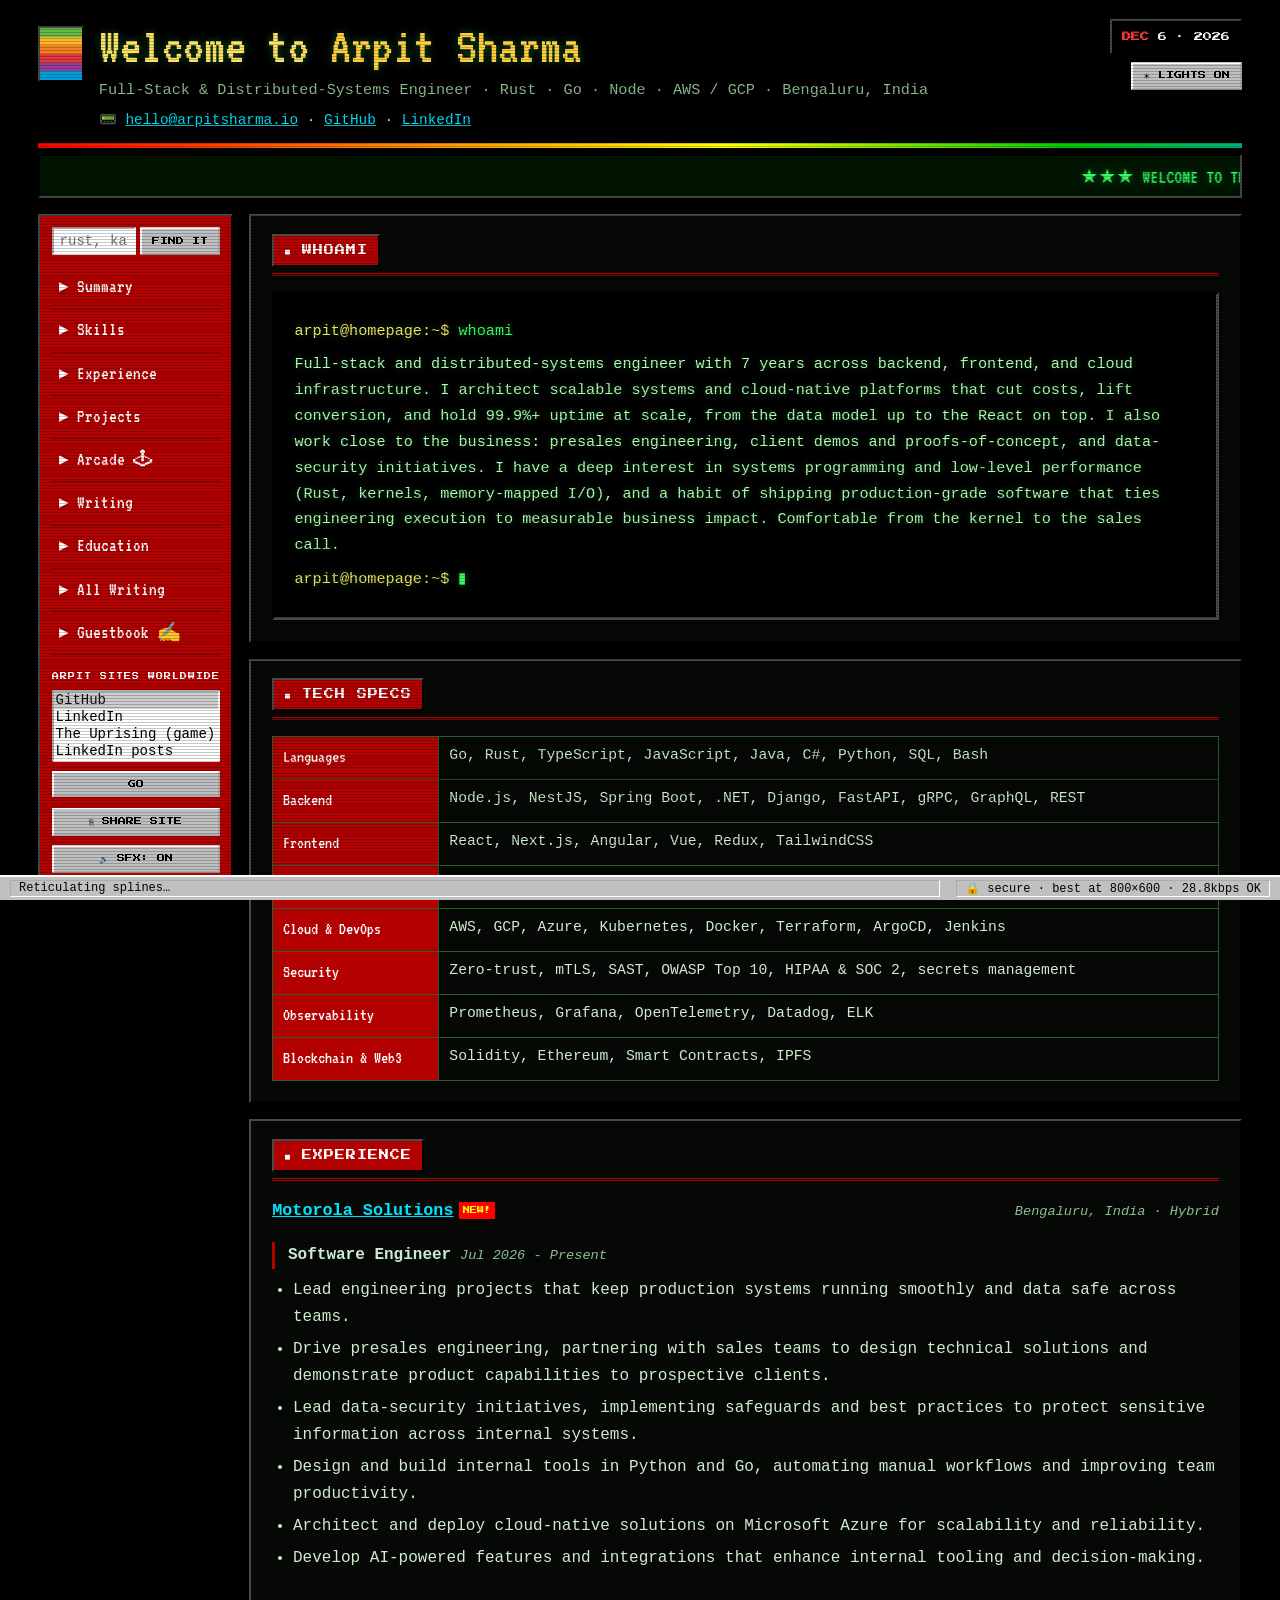
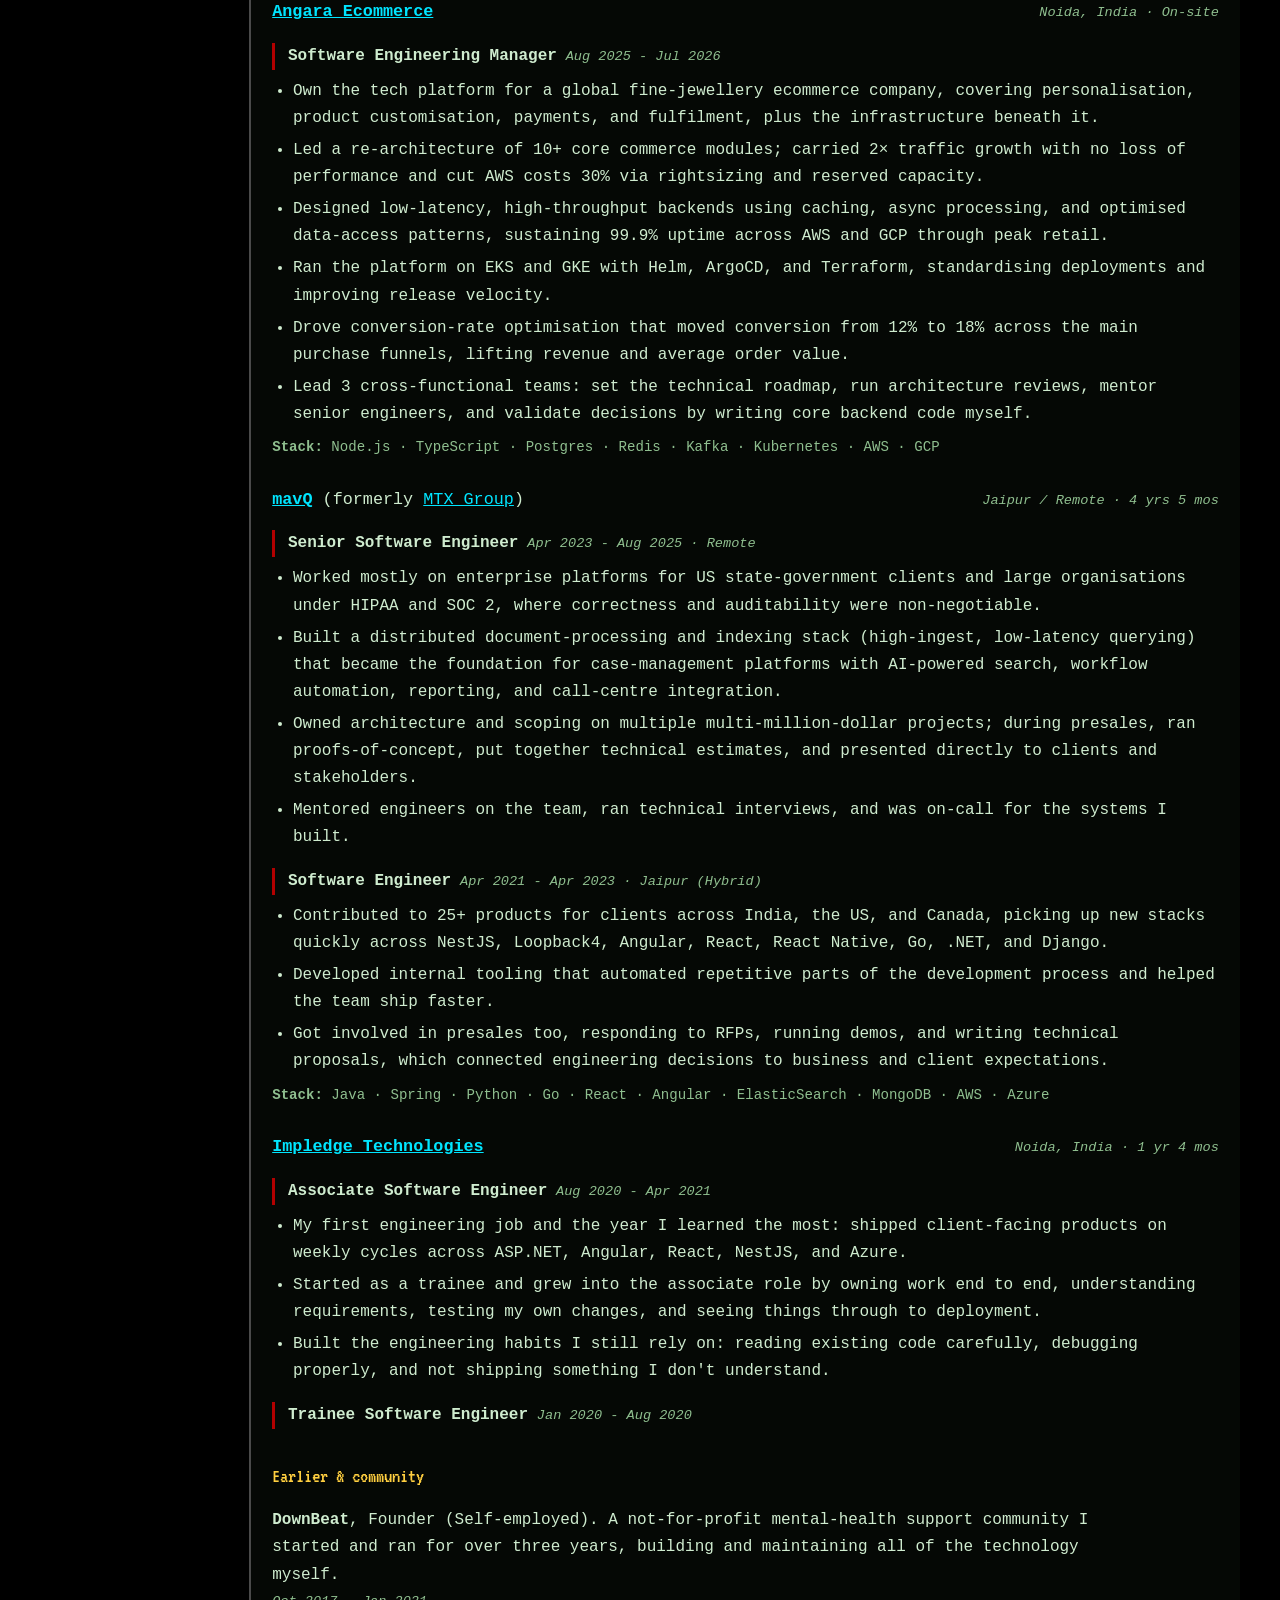
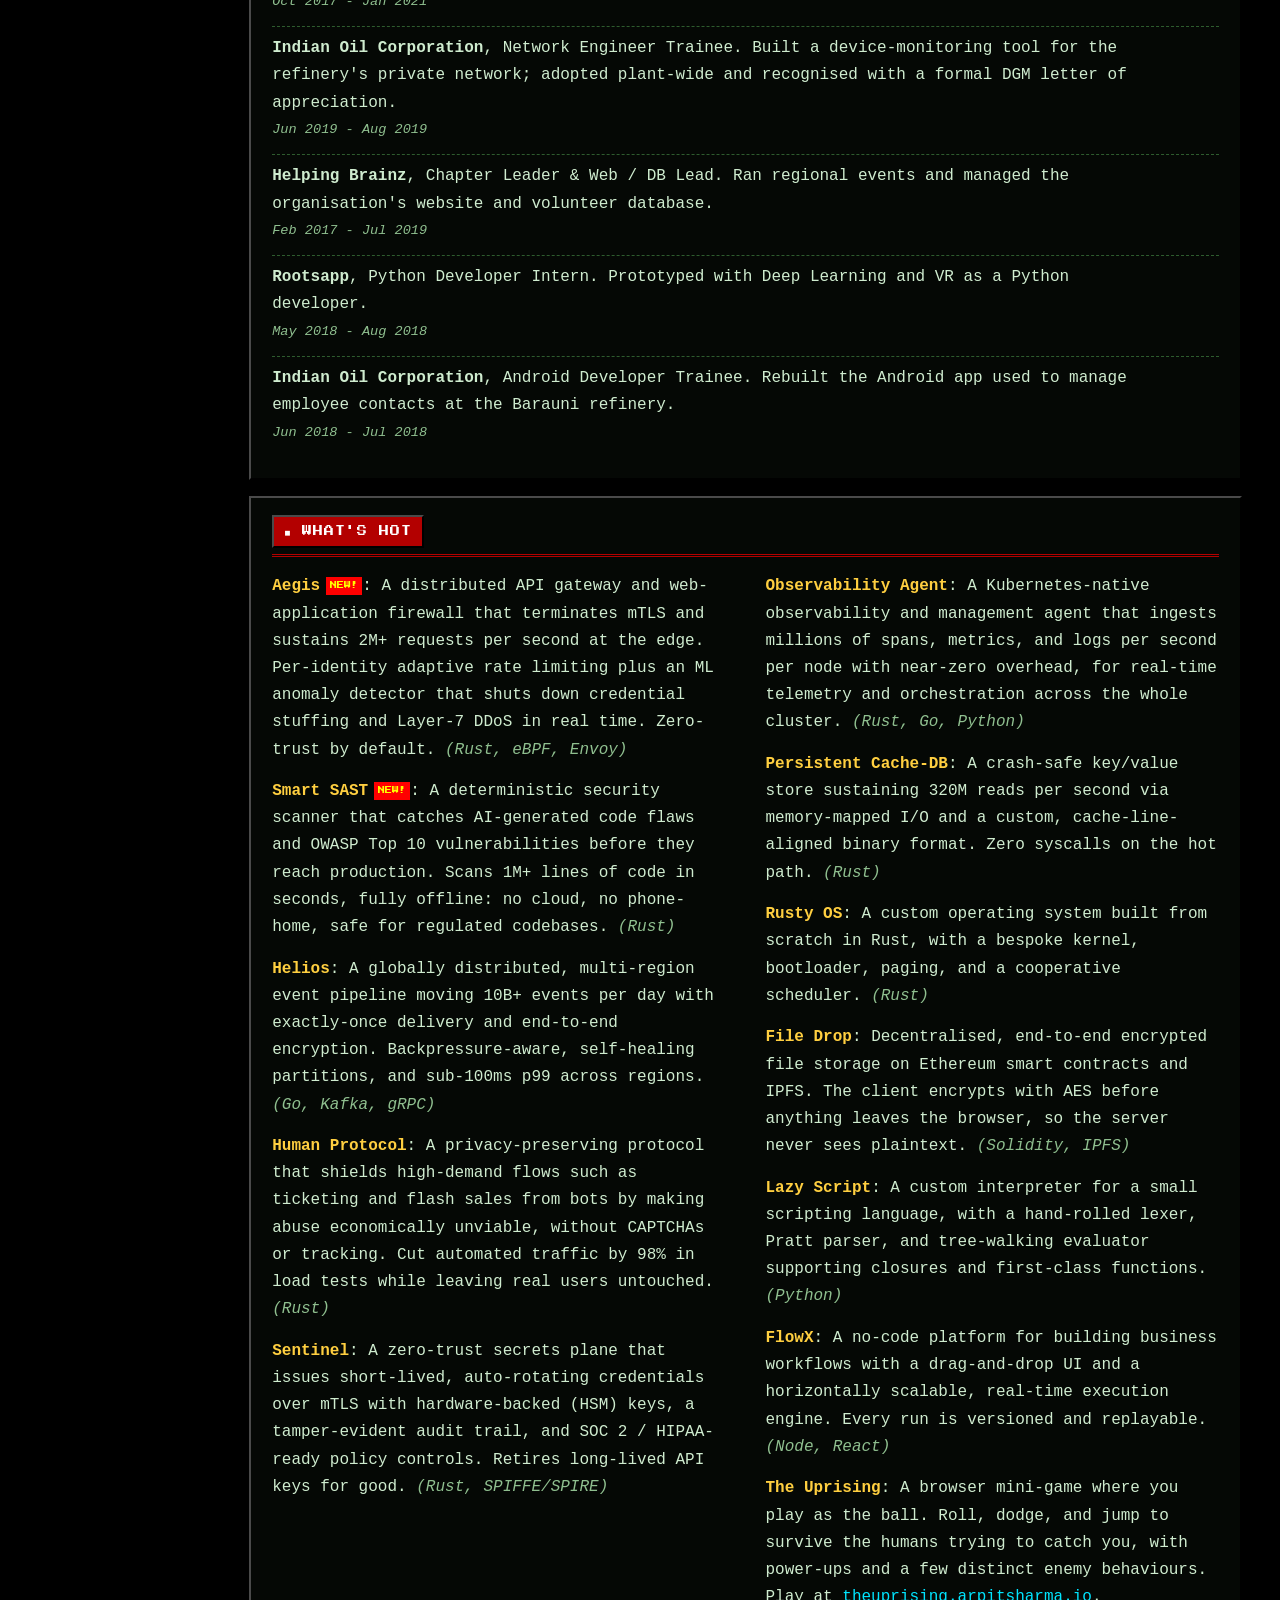
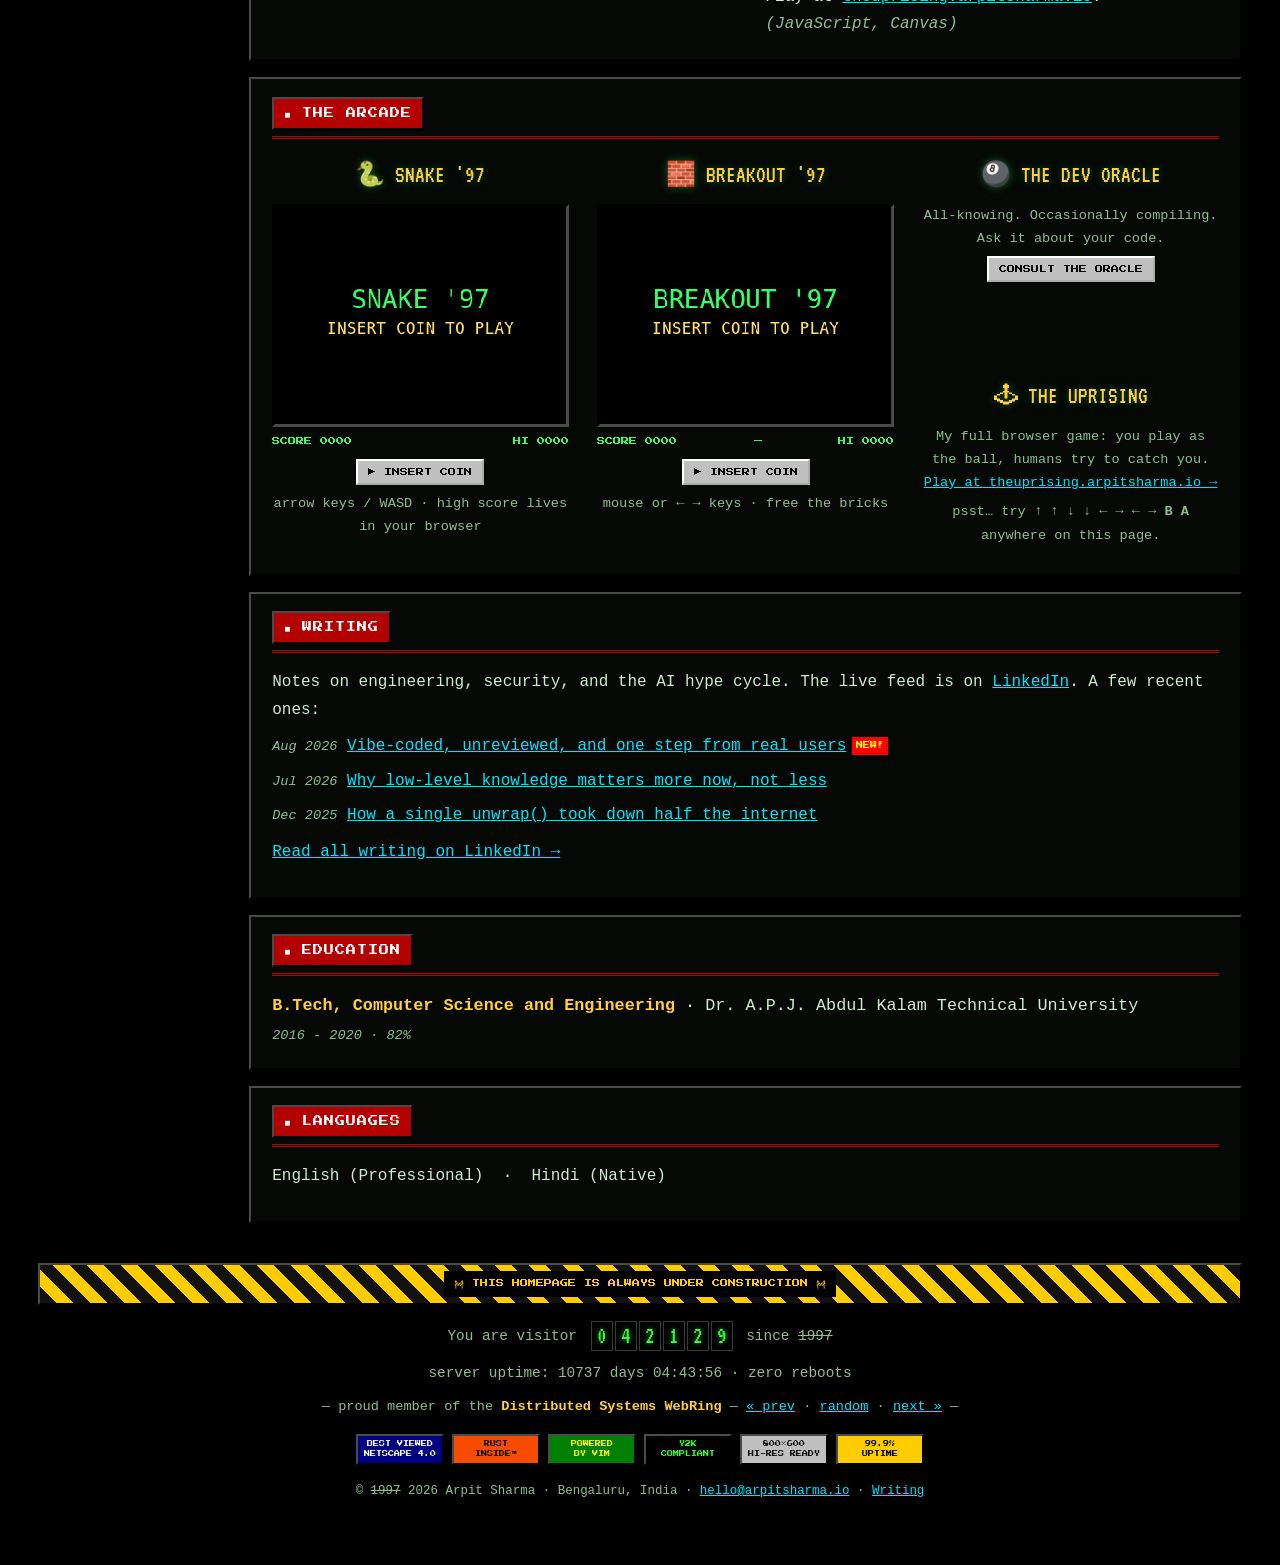
==== commit bf38f194: "updated website" ====
--- a/index.html
+++ b/index.html
@@ -2,7 +2,7 @@
 <html lang="en">
   <head>
     <meta charset="UTF-8" />
-    <meta name="viewport" content="width=device-width, initial-scale=1.0" />
+    <meta name="viewport" content="width=device-width, initial-scale=1.0, viewport-fit=cover" />
     <title>Arpit Sharma · Full-Stack &amp; Distributed-Systems Engineer</title>
     <meta
       name="description"
@@ -28,7 +28,7 @@
     <link rel="preconnect" href="https://fonts.googleapis.com" />
     <link rel="preconnect" href="https://fonts.gstatic.com" crossorigin />
     <link href="https://fonts.googleapis.com/css2?family=Press+Start+2P&family=VT323&display=swap" rel="stylesheet" />
-    <link rel="stylesheet" href="retro.css" />
+    <link rel="stylesheet" href="retro.css?v=6" />
   </head>
   <body>
     <!-- ══════════════════════════════════════════════════════════
@@ -350,7 +350,7 @@
       </div>
     </div>
 
-    <script src="retro.js"></script>
+    <script src="retro.js?v=6"></script>
 
     <script type="application/ld+json">
       {
--- a/retro.css
+++ b/retro.css
@@ -5,6 +5,7 @@
 
 * { box-sizing: border-box; }
 html { -webkit-text-size-adjust: 100%; scroll-behavior: smooth; }
+[hidden] { display: none !important; }
 
 :root {
   /* dark (default): the terminal */
@@ -105,6 +106,7 @@
   font-family: "Press Start 2P", monospace; font-size: 8px;
   background: #c0c0c0; color: #000; cursor: pointer;
   border: 2px outset #fff; padding: 7px 10px; white-space: nowrap;
+  touch-action: manipulation;
 }
 .btn95:active { border-style: inset; }
 .btn95.wide { width: 100%; margin-top: 0.6rem; }
@@ -119,6 +121,7 @@
 
 /* ---------- marquee ---------- */
 .marquee-wrap {
+  overflow: hidden; max-width: 100%;
   border: 2px inset var(--bevel-lt);
   background: var(--marquee-bg); color: var(--marquee-fg);
   font-family: "VT323", monospace; font-size: 1.25rem;
@@ -141,9 +144,10 @@
 }
 .findit { display: flex; gap: 4px; margin-bottom: 0.7rem; }
 .findit input {
-  width: 100%; min-width: 0; font: 14px "Courier New", monospace;
+  flex: 1 1 auto; width: auto; min-width: 0; font: 14px "Courier New", monospace;
   border: 2px inset #fff; padding: 4px 6px; background: #fff; color: #000;
 }
+.findit .btn95 { flex: none; }
 .sidebar nav a.navbtn {
   display: block; color: #fff; text-decoration: none;
   font-family: "VT323", monospace; font-size: 1.2rem;
@@ -243,7 +247,8 @@
 .game-shell { text-align: center; }
 .game-title { font-family: "VT323", monospace; font-size: 1.5rem; color: var(--heading); margin: 0 0 0.5rem; text-shadow: var(--glow); }
 .game-title.later { margin-top: 1.6rem; }
-#snakeCanvas { background: #000; border: 3px inset var(--bevel-lt); display: block; margin: 0 auto 0.5rem; max-width: 100%; image-rendering: pixelated; }
+#snakeCanvas, #breakCanvas { background: #000; border: 3px inset var(--bevel-lt); display: block; margin: 0 auto 0.5rem; max-width: 100%; height: auto; image-rendering: pixelated; }
+#breakCanvas { touch-action: none; }
 .game-hud { display: flex; justify-content: space-between; max-width: 320px; margin: 0 auto 0.6rem; font-family: "Press Start 2P", monospace; font-size: 8px; color: var(--term-green); }
 .dpad { margin-top: 0.6rem; display: none; }
 .dpad div { display: flex; gap: 4px; justify-content: center; margin-top: 4px; }
@@ -255,7 +260,8 @@
 .confetti { position: fixed; pointer-events: none; z-index: 10002; font-size: 12px; line-height: 1; animation: confettifly 0.95s ease-out forwards; }
 @keyframes confettifly { to { transform: translate(var(--dx), var(--dy)) rotate(300deg); opacity: 0; } }
 
-/* the name does a wave on hover */
+/* the name does a wave on hover (nowrap: letter spans must not break mid-word) */
+h1 .me { white-space: nowrap; }
 h1 .me span { display: inline-block; }
 h1:hover .me span { animation: wavey 0.7s ease-in-out infinite; animation-delay: calc(var(--i) * 55ms); }
 @keyframes wavey { 50% { transform: translateY(-7px); } }
@@ -278,11 +284,20 @@
 .winpop-body { padding: 0.6rem 0.8rem; font-size: 0.82rem; text-align: center; }
 .winpop-body p { margin: 0 0 0.5rem; }
 
-/* ARPIT.EXE screensaver */
+/* ARPIT.EXE screensaver — bounces AND pitches */
 .saver { position: fixed; inset: 0; background: #000; z-index: 10005; cursor: none; }
-.saver-logo { position: absolute; top: 0; left: 0; display: flex; flex-direction: column; align-items: center; gap: 6px; will-change: transform; }
+.saver-logo { position: absolute; top: 0; left: 0; display: flex; flex-direction: column; align-items: center; gap: 10px; will-change: transform; }
 .pixel-logo.big { width: 64px; height: 78px; margin: 0; }
-.saver-txt { font-family: "VT323", monospace; font-size: 1.6rem; color: #33ff66; text-shadow: 0 0 8px rgba(51, 255, 102, 0.5); }
+.saver-card {
+  width: min(480px, 82vw);
+  display: flex; flex-direction: column; align-items: center; gap: 4px;
+  background: #050805; border: 2px outset #4a4a4a;
+  padding: 0.9rem 1.1rem; text-align: center;
+}
+.saver-title { font-family: "VT323", monospace; font-size: 2rem; line-height: 1.1; color: #ffe066; text-shadow: 0 0 8px rgba(255, 224, 102, 0.45); }
+.saver-sub { font-family: "VT323", monospace; font-size: 1.25rem; line-height: 1.3; color: #33ff66; text-shadow: 0 0 8px rgba(51, 255, 102, 0.5); }
+.saver-logo.fun .saver-card { border-color: #00e5ff; }
+.saver-logo.fun .saver-title { color: #00e5ff; text-shadow: 0 0 10px rgba(0, 229, 255, 0.6); }
 .saver-hint { position: absolute; bottom: 14px; width: 100%; text-align: center; color: #333; font: 12px "Courier New", monospace; margin: 0; }
 
 /* sparkle cursor trail */
@@ -354,9 +369,73 @@
 
 /* ---------- responsive ---------- */
 @media (max-width: 48rem) {
-  .layout { grid-template-columns: 1fr; }
-  .sidebar { position: static; }
-  .banner-right { flex-direction: row; align-items: center; }
+  body { font-size: 15px; padding: 0.9rem 0.8rem calc(3.4rem + env(safe-area-inset-bottom)); }
+  /* nothing may force the layout viewport wider than the phone */
+  .layout { grid-template-columns: minmax(0, 1fr); gap: 0.8rem; }
+  .sidebar, .sidebar nav, main, main section, .term, .banner, .brand { min-width: 0; max-width: 100%; }
+  main { overflow-wrap: break-word; }
+
+  /* compact banner: identity in half the height */
+  h1 { font-size: 1.9rem; }
+  .tagline, .contact { font-size: 0.85rem; }
+  .pixel-logo { width: 34px; height: 42px; }
+  .banner { margin-bottom: 0.4rem; }
+  .marquee-wrap { margin-bottom: 0.7rem; font-size: 1.1rem; }
+
+  /* accordion sections: tap a header to unfold, [+]/[–] Win95 style */
+  main section .hgroup { cursor: pointer; display: flex; justify-content: space-between; align-items: center; gap: 0.5rem; }
+  main section .hgroup::after { content: "[–]"; font: 700 1rem "Courier New", monospace; color: var(--heading); flex: none; }
+  main section.collapsed .hgroup { margin-bottom: 0; border-bottom: none; }
+  main section.collapsed .hgroup::after { content: "[+]"; }
+  main section.collapsed > *:not(.hgroup) { display: none !important; }
+  main section.collapsed { padding-bottom: 0.95rem; }
+  .banner { gap: 0.7rem; }
+  .brand { gap: 0.6rem; }
+  .banner-right { flex-direction: row; align-items: center; flex-wrap: wrap; }
+
+  /* compact sidebar: content must be one thumb-flick away, not a full screen down */
+  .sidebar { position: static; padding: 0.55rem; }
+  .sidebar nav {
+    display: flex; overflow-x: auto; gap: 5px;
+    -webkit-overflow-scrolling: touch; scrollbar-width: none;
+  }
+  .sidebar nav::-webkit-scrollbar { display: none; }
+  .sidebar nav a.navbtn {
+    flex: none; white-space: nowrap;
+    border-bottom: none; border: 1px solid rgba(0, 0, 0, 0.35);
+    padding: 0.6rem 0.8rem; min-height: 44px; display: flex; align-items: center;
+  }
+  .side-label, .worldwide { display: none; }
+  .btn95.wide { margin-top: 6px; }
+
+  /* thumb-sized Win95 buttons everywhere */
+  .btn95 { padding: 13px 12px; }
+  .findit { margin-bottom: 0.45rem; }
+  /* 16px inputs stop iOS from zooming on focus */
+  .findit input, .worldwide select { font-size: 16px; }
+
+  /* slimmer panels = wider content */
+  main section, main article { padding: 0.95rem 0.85rem 1.1rem; }
+  .term { padding: 0.85rem 0.8rem; }
+
+  /* skills table stacks into cards */
+  .skilltable, .skilltable tbody, .skilltable tr { display: block; }
+  .skilltable tr { margin-bottom: 0.6rem; border: 1px solid var(--table-border); }
+  .skilltable th, .skilltable td { display: block; border: none; white-space: normal; }
+  .skilltable td { border-top: 1px solid var(--table-border); }
+
+  /* bigger game controls for thumbs */
+  .dpad .btn95 { padding: 14px 18px; font-size: 10px; }
+
+  /* popups stay on screen, above the home-bar */
+  .clippy { right: 8px; bottom: calc(44px + env(safe-area-inset-bottom)); max-width: calc(100vw - 16px); }
+  .clippy-guy { font-size: 36px; }
+  .winpop { left: 8px; bottom: calc(44px + env(safe-area-inset-bottom)); width: min(250px, calc(100vw - 16px)); }
+
+  .badge { font-size: 7px; }
+  .saver-title { font-size: 1.6rem; }
+  .saver-sub { font-size: 1.1rem; }
+  .statusbar { padding-bottom: calc(3px + env(safe-area-inset-bottom)); }
   .statusbar .ssl { display: none; }
 }
 
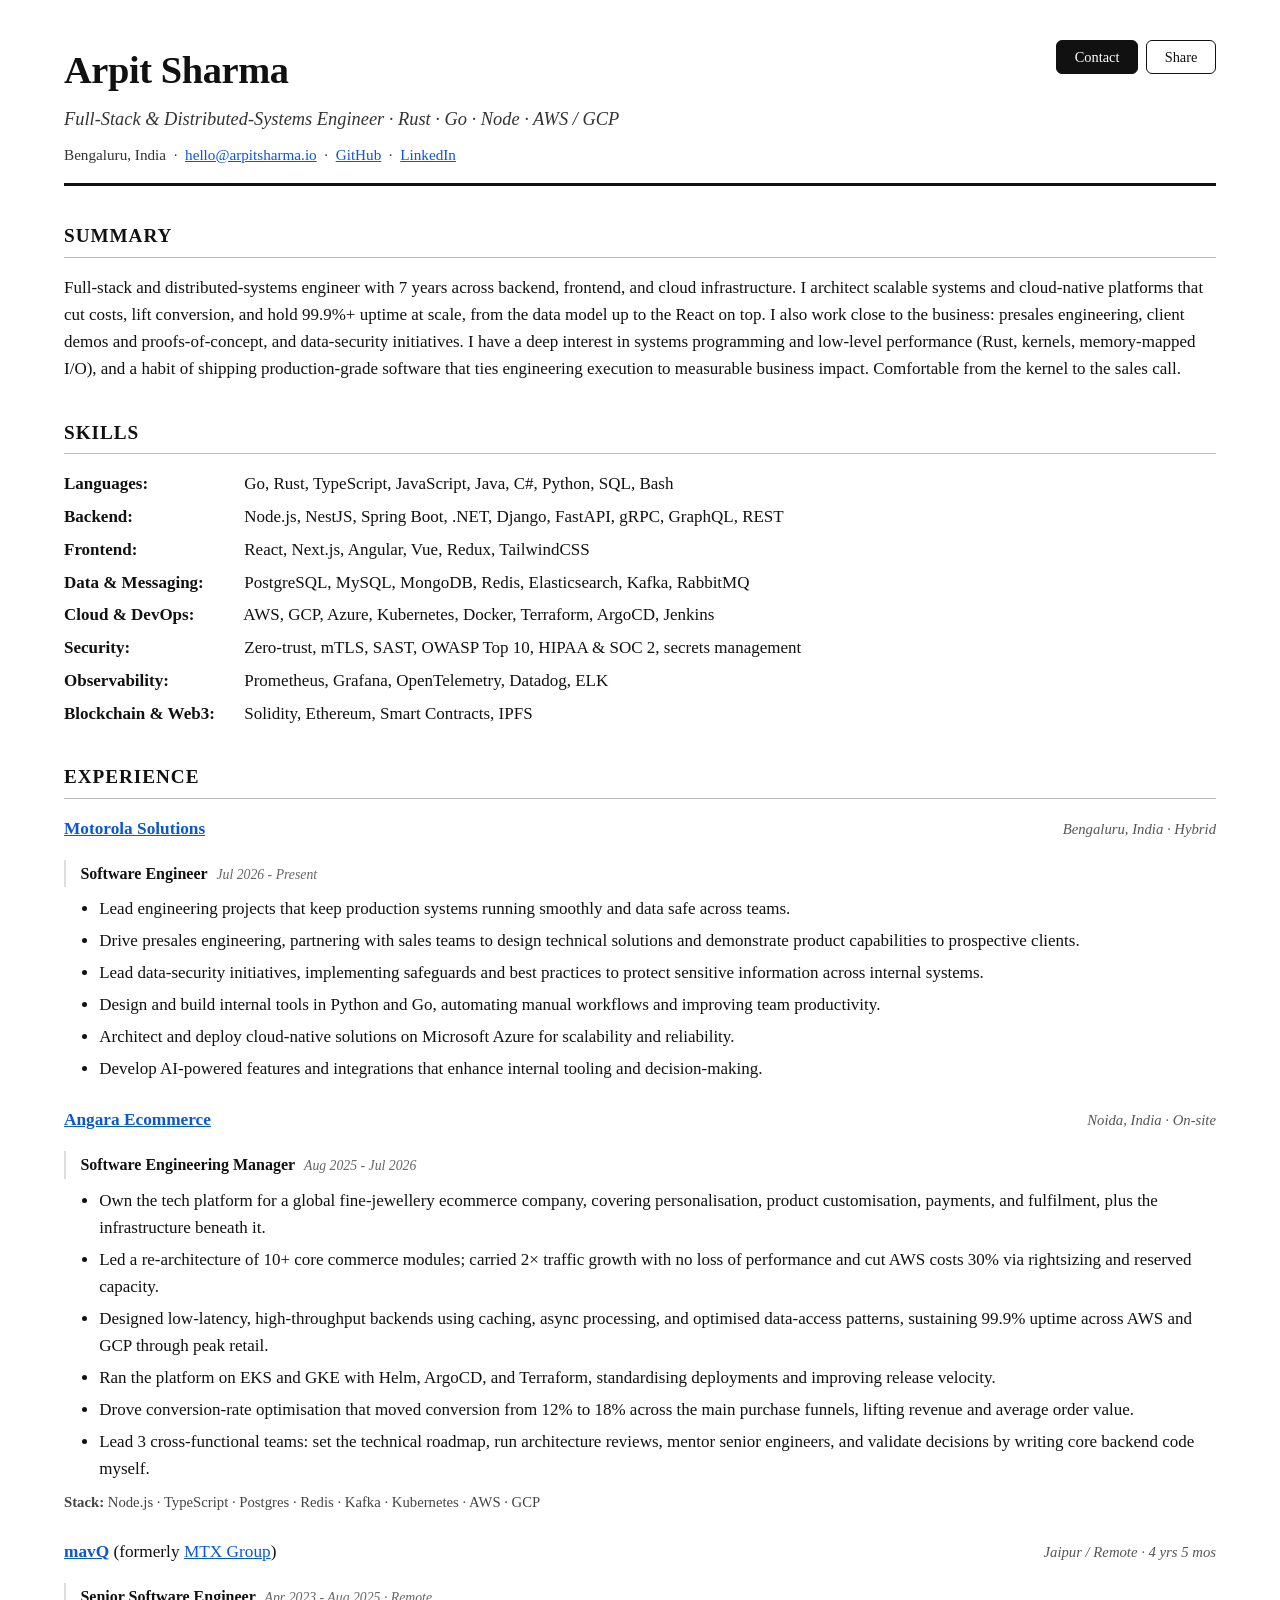
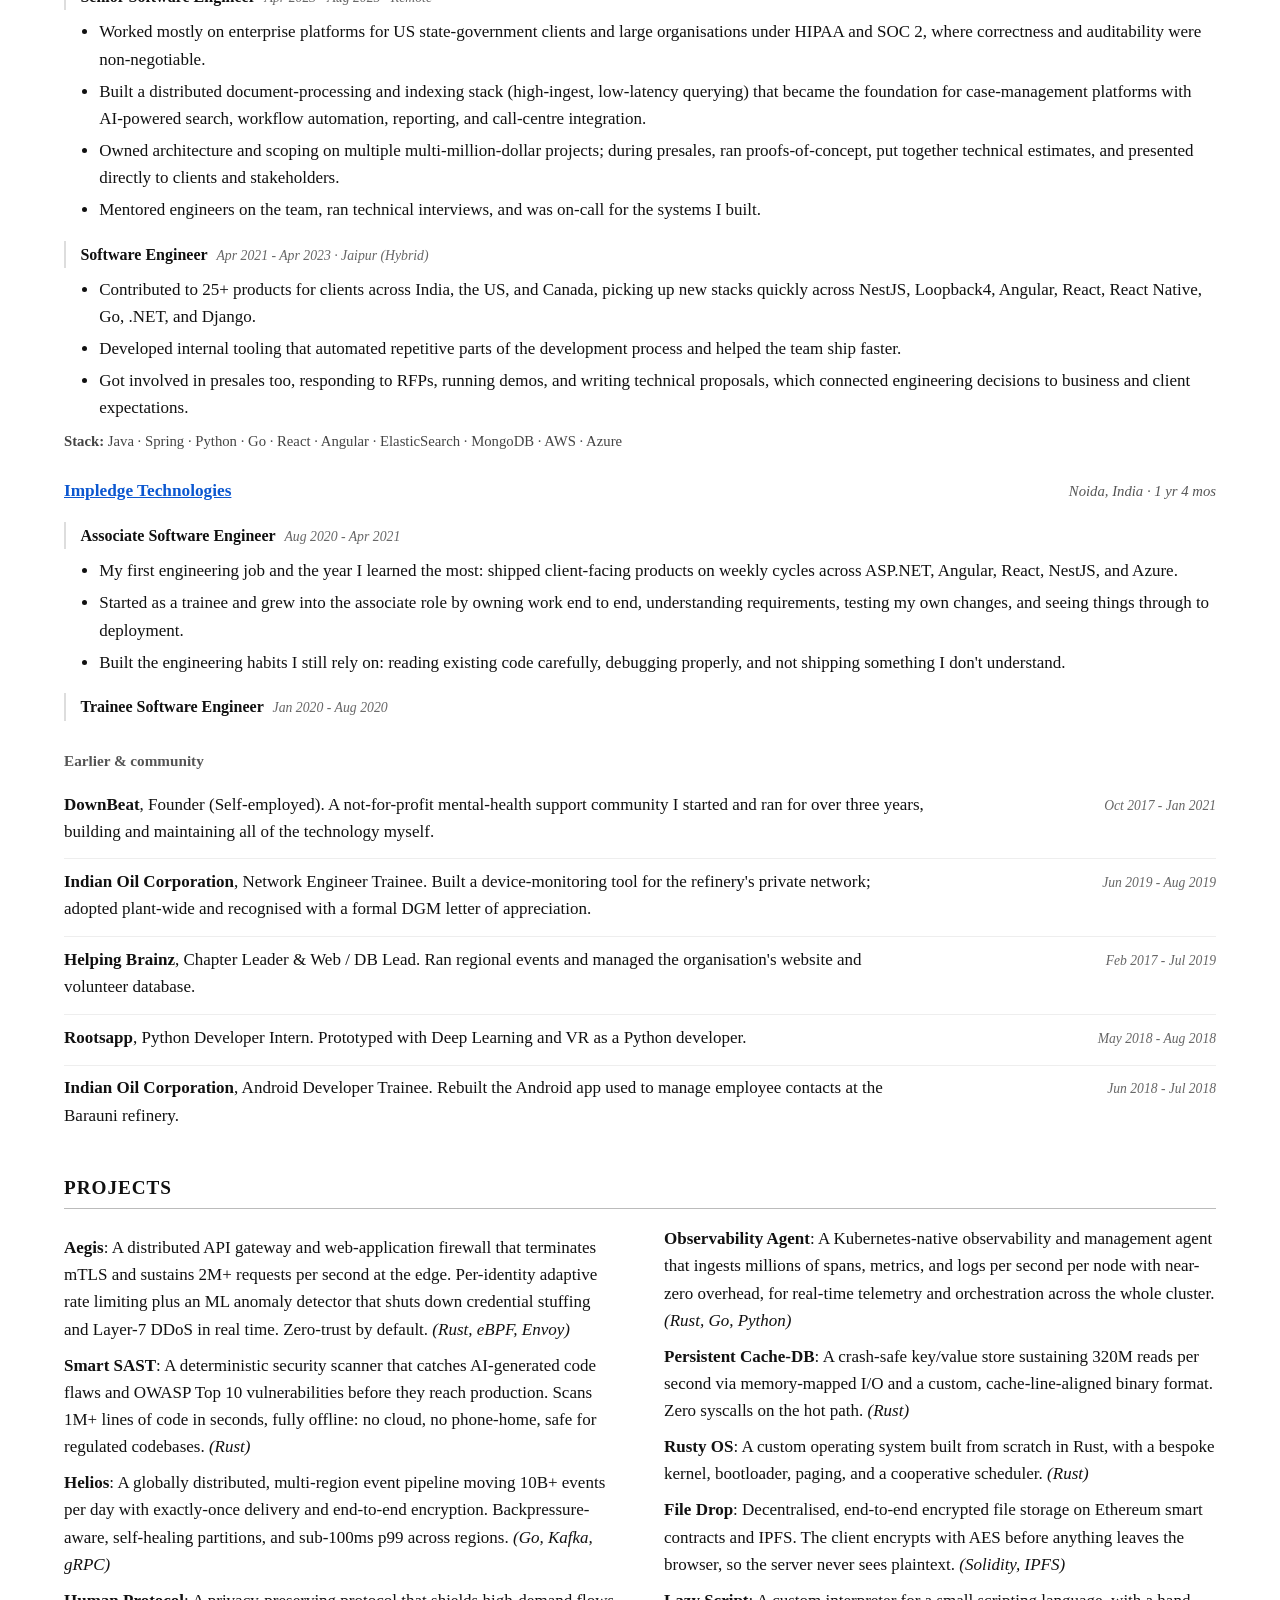
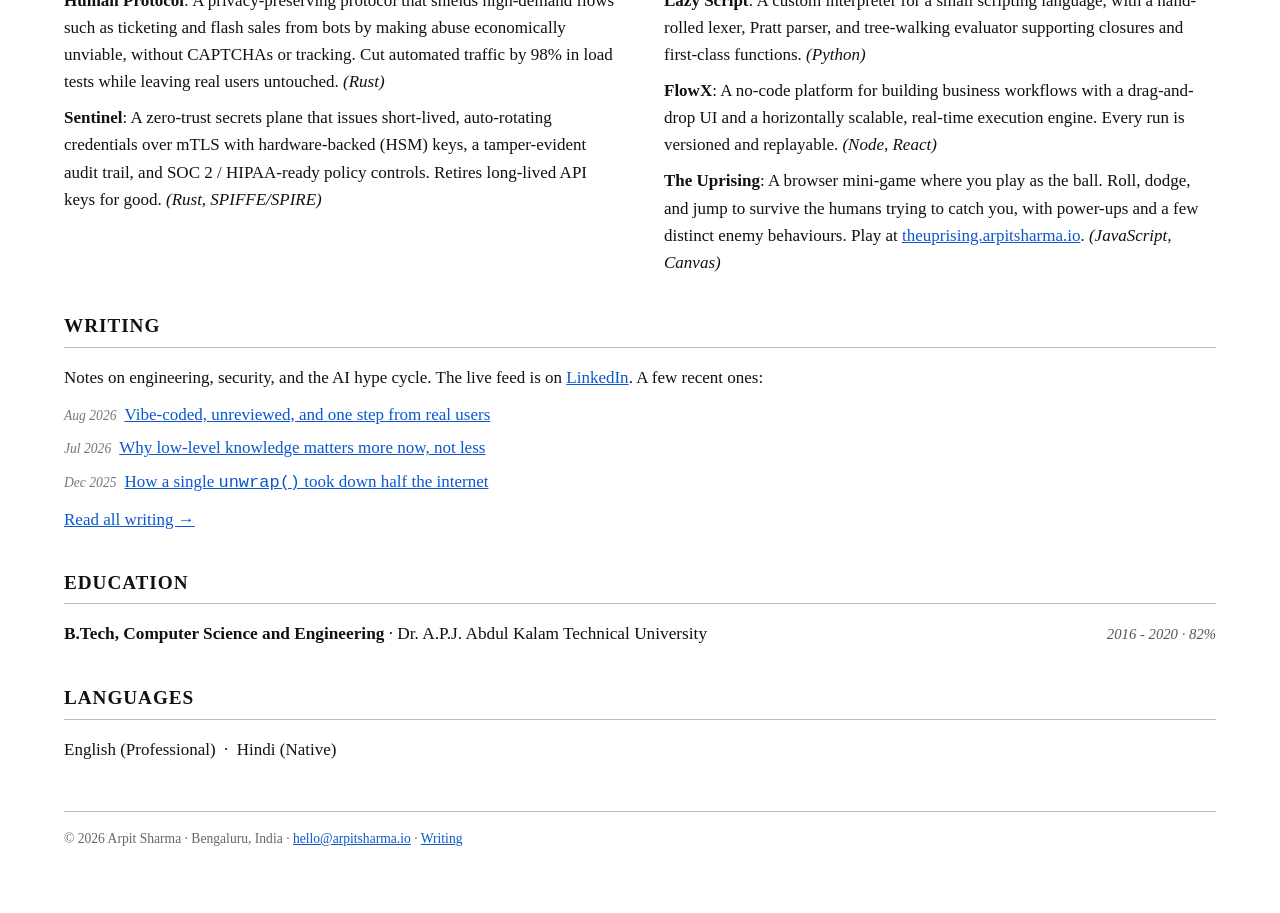
==== commit 9ecacc88: "Revert to plain website (retro '97 edition preserved on branch retro-97) Co-Authored-By: Claude Fabl" ====
--- a/index.html
+++ b/index.html
@@ -2,7 +2,7 @@
 <html lang="en">
   <head>
     <meta charset="UTF-8" />
-    <meta name="viewport" content="width=device-width, initial-scale=1.0, viewport-fit=cover" />
+    <meta name="viewport" content="width=device-width, initial-scale=1.0" />
     <title>Arpit Sharma · Full-Stack &amp; Distributed-Systems Engineer</title>
     <meta
       name="description"
@@ -11,7 +11,7 @@
     <link rel="icon" type="image/svg+xml" href="/favicon.svg" />
     <meta name="robots" content="index,follow" />
     <link rel="canonical" href="https://arpitsharma.io/" />
-    <meta name="theme-color" content="#000000" />
+    <meta name="theme-color" content="#ffffff" />
     <meta property="og:type" content="website" />
     <meta property="og:url" content="https://arpitsharma.io/" />
     <meta property="og:title" content="Arpit Sharma · Full-Stack &amp; Distributed-Systems Engineer" />
@@ -21,336 +21,305 @@
     <meta name="twitter:title" content="Arpit Sharma · Full-Stack &amp; Distributed-Systems Engineer" />
     <meta name="twitter:description" content="Full-stack and distributed-systems engineer at Motorola Solutions. Scalable platforms, cloud-native infra, presales and data security." />
 
-    <script>
-      /* apply saved theme before first paint; dark is the default */
-      try { if (localStorage.getItem("theme") === "light") document.documentElement.classList.add("light"); } catch (e) {}
-    </script>
-    <link rel="preconnect" href="https://fonts.googleapis.com" />
-    <link rel="preconnect" href="https://fonts.gstatic.com" crossorigin />
-    <link href="https://fonts.googleapis.com/css2?family=Press+Start+2P&family=VT323&display=swap" rel="stylesheet" />
-    <link rel="stylesheet" href="retro.css?v=6" />
+    <style>
+      * { box-sizing: border-box; }
+      html { -webkit-text-size-adjust: 100%; }
+      body {
+        margin: 0;
+        background: #ffffff;
+        color: #111111;
+        font: 17px/1.6 Georgia, "Times New Roman", Cambria, serif;
+        padding: 2.5rem clamp(1.25rem, 5vw, 5rem) 4rem;
+      }
+
+      a { color: #0b57d0; }
+      a:hover { text-decoration: none; }
+
+      header {
+        display: flex; justify-content: space-between; align-items: flex-start; gap: 1.5rem;
+        border-bottom: 3px solid #111; padding-bottom: 1rem; margin-bottom: 1.5rem;
+      }
+      header .id { min-width: 0; }
+      h1 { font-size: 2.4rem; margin: 0 0 0.25rem; letter-spacing: -0.01em; }
+      .tagline { font-size: 1.15rem; margin: 0 0 0.5rem; font-style: italic; color: #333; }
+      .contact { font-size: 0.95rem; margin: 0; color: #333; }
+      .contact a { color: #0b57d0; }
+
+      .actions { display: flex; gap: 0.5rem; flex-wrap: wrap; flex: none; justify-content: flex-end; }
+      .actions .btn {
+        font: inherit; font-size: 0.9rem; cursor: pointer; text-decoration: none; white-space: nowrap;
+        background: #111; color: #fff; border: 1.5px solid #111;
+        border-radius: 6px; padding: 0.45rem 1.1rem; line-height: 1.25;
+      }
+      .actions .btn.secondary { background: #fff; color: #111; }
+      .actions .btn:hover { opacity: 0.85; text-decoration: none; }
+
+      @media (max-width: 48rem) {
+        header { flex-direction: column; gap: 0.9rem; }
+        .actions { width: 100%; justify-content: flex-start; }
+      }
+
+      h2 {
+        font-size: 1.2rem; text-transform: uppercase; letter-spacing: 0.05em;
+        border-bottom: 1px solid #bbb; padding-bottom: 0.3rem;
+        margin: 2.2rem 0 1rem;
+      }
+
+      p { margin: 0.6rem 0; }
+
+      .job { margin: 0 0 1.5rem; }
+      .job-head {
+        display: flex; justify-content: space-between; align-items: baseline;
+        flex-wrap: wrap; gap: 0.2rem 1.5rem; margin: 0;
+      }
+      .job-head .title { font-size: 1.08rem; }
+      .job-head .title b { font-weight: 700; }
+      .job-head .dates { color: #555; font-size: 0.92rem; white-space: nowrap; font-style: italic; }
+      ul { margin: 0.5rem 0 0; padding-left: 1.3rem; }
+      li { margin: 0.3rem 0; }
+      .stack-line { margin: 0.5rem 0 0; font-size: 0.92rem; color: #444; }
+      .role { margin: 1.1rem 0 0.15rem; padding-left: 0.9rem; border-left: 2px solid #ddd; }
+      .role .rtitle { font-weight: 700; font-size: 1rem; }
+      .role .rdates { color: #666; font-size: 0.86rem; font-style: italic; margin-left: 0.55rem; }
+      .role + ul { padding-left: 2.2rem; }
+      .subhead { font-size: 0.95rem; font-weight: 700; color: #555; margin: 1.8rem 0 0.5rem; }
+      .earlier { list-style: none; padding: 0; margin: 0; }
+      .earlier li { display: flex; justify-content: space-between; align-items: baseline; flex-wrap: wrap; gap: 0.1rem 1.2rem; padding: 0.55rem 0; border-top: 1px solid #eee; }
+      .earlier li:first-child { border-top: none; }
+      .earlier .e-main { max-width: 54rem; }
+      .earlier .e-dates { color: #666; font-size: 0.85rem; font-style: italic; white-space: nowrap; }
+
+      .proj-list { list-style: none; padding: 0; margin: 0.5rem 0 0; column-gap: 3rem; }
+      .proj-list li { margin: 0.55rem 0; break-inside: avoid; }
+      .proj-list b { font-weight: 700; }
+
+      .skills p { margin: 0.35rem 0; }
+      .skills b { display: inline-block; min-width: 11rem; }
+
+      .writing-list { list-style: none; padding: 0; margin: 0.5rem 0 0; }
+      .writing-list li { margin: 0.4rem 0; }
+      .writing-list .when { color: #777; font-size: 0.85rem; font-style: italic; margin-right: 0.5rem; }
+
+      footer { margin-top: 3rem; border-top: 1px solid #bbb; padding-top: 1rem; font-size: 0.85rem; color: #666; }
+
+      @media (min-width: 60rem) { .proj-list { column-count: 2; } }
+      @media (max-width: 34rem) { .skills b { display: block; min-width: 0; } }
+
+      @media print {
+        .actions { display: none !important; }
+        body { padding: 0.5rem 1rem; font-size: 11.5pt; color: #000; }
+        a { color: #000; text-decoration: none; }
+        h1 { font-size: 22pt; }
+        section, .job { break-inside: avoid; }
+      }
+    </style>
   </head>
   <body>
-    <!-- ══════════════════════════════════════════════════════════
-         You read the source. 10 GEEK POINTS awarded.
-         Yes, the marquee tag is real. No, I will not apologise.
-         Hiring? hello@arpitsharma.io
-         ══════════════════════════════════════════════════════════ -->
-    <header class="banner">
-      <div class="brand">
-        <span class="pixel-logo" aria-hidden="true"></span>
-        <div>
-          <h1>Welcome to <span class="me">Arpit Sharma</span></h1>
-          <p class="tagline">Full-Stack &amp; Distributed-Systems Engineer · Rust · Go · Node · AWS / GCP · Bengaluru, India</p>
-          <p class="contact">
-            📟 <a href="mailto:hello@arpitsharma.io">hello@arpitsharma.io</a> ·
-            <a href="https://github.com/OrignalLazyCoder" rel="noopener noreferrer">GitHub</a> ·
-            <a href="https://linkedin.com/in/lazycoderr" rel="noopener noreferrer">LinkedIn</a>
-          </p>
-        </div>
-      </div>
-      <div class="banner-right">
-        <div class="datebox" id="datebox"><b>JUL</b> 14 · 1997</div>
-        <button id="lightsBtn" type="button" class="btn95">☀ LIGHTS ON</button>
+    <header>
+      <div class="id">
+        <h1>Arpit Sharma</h1>
+        <p class="tagline">Full-Stack &amp; Distributed-Systems Engineer · Rust · Go · Node · AWS / GCP</p>
+        <p class="contact">
+          Bengaluru, India &nbsp;·&nbsp;
+          <a href="mailto:hello@arpitsharma.io">hello@arpitsharma.io</a> &nbsp;·&nbsp;
+          <a href="https://github.com/OrignalLazyCoder" rel="noopener noreferrer">GitHub</a> &nbsp;·&nbsp;
+          <a href="https://linkedin.com/in/lazycoderr" rel="noopener noreferrer">LinkedIn</a>
+        </p>
+      </div>
+      <div class="actions">
+        <a class="btn" href="mailto:hello@arpitsharma.io">Contact</a>
+        <button id="shareBtn" type="button" class="btn secondary">Share</button>
       </div>
     </header>
 
-    <div class="rainbow" aria-hidden="true"></div>
-
-    <div class="marquee-wrap">
-      <marquee scrollamount="6">★★★ WELCOME TO THE PERSONAL HOMEPAGE OF ARPIT SHARMA ★★★ FULL-STACK &amp; DISTRIBUTED-SYSTEMS ENGINEER ★★★ RUST · GO · NODE · AWS/GCP ★★★ 2M+ REQUESTS/SEC AT THE EDGE ★★★ 10 BILLION EVENTS A DAY ★★★ 99.9% UPTIME ★★★ NOW WITH DARK MODE ★★★ PLAY SNAKE IN THE ARCADE ★★★ SIGN THE GUESTBOOK ★★★ BEST VIEWED IN NETSCAPE NAVIGATOR 4.0 ★★★</marquee>
-    </div>
-
-    <div class="layout">
-      <aside class="sidebar">
-        <form id="findForm" class="findit">
-          <input id="findInput" type="text" placeholder="rust, kafka…" aria-label="Find on this page" />
-          <button class="btn95" type="submit">FIND IT</button>
-        </form>
-        <nav aria-label="Sections">
-          <a class="navbtn" href="#summary">▸ Summary</a>
-          <a class="navbtn" href="#skills">▸ Skills</a>
-          <a class="navbtn" href="#experience">▸ Experience</a>
-          <a class="navbtn" href="#projects">▸ Projects</a>
-          <a class="navbtn" href="#arcade">▸ Arcade 🕹</a>
-          <a class="navbtn" href="#writing">▸ Writing</a>
-          <a class="navbtn" href="#education">▸ Education</a>
-          <a class="navbtn" href="https://www.linkedin.com/in/lazycoderr/recent-activity/all/" rel="noopener noreferrer">▸ All Writing</a>
-          <a class="navbtn" href="mailto:hello@arpitsharma.io">▸ Guestbook ✍</a>
-        </nav>
-        <p class="side-label">Arpit Sites Worldwide</p>
-        <div class="worldwide">
-          <select id="siteSelect" size="4" aria-label="Arpit sites worldwide">
-            <option value="https://github.com/OrignalLazyCoder" selected>GitHub</option>
-            <option value="https://linkedin.com/in/lazycoderr">LinkedIn</option>
-            <option value="https://theuprising.arpitsharma.io">The Uprising (game)</option>
-            <option value="https://www.linkedin.com/in/lazycoderr/recent-activity/all/">LinkedIn posts</option>
-          </select>
-          <button id="goBtn" type="button" class="btn95">GO</button>
-        </div>
-        <button id="shareBtn" type="button" class="btn95 wide">⎘ SHARE SITE</button>
-        <button id="sfxBtn" type="button" class="btn95 wide">🔊 SFX: ON</button>
-      </aside>
-
-      <main>
-        <!-- ===== SUMMARY ===== -->
-        <section id="summary">
-          <div class="hgroup"><h2>■ whoami</h2></div>
-          <div class="term">
-            <p><span class="prompt">arpit@homepage:~$</span> whoami</p>
-            <p class="out">
-              Full-stack and distributed-systems engineer with 7 years across backend, frontend, and
-              cloud infrastructure. I architect scalable systems and cloud-native platforms that cut
-              costs, lift conversion, and hold 99.9%+ uptime at scale, from the data model up to the
-              React on top. I also work close to the business: presales engineering, client demos and
-              proofs-of-concept, and data-security initiatives. I have a deep interest in systems
-              programming and low-level performance (Rust, kernels, memory-mapped I/O), and a habit of
-              shipping production-grade software that ties engineering execution to measurable business
-              impact. Comfortable from the kernel to the sales call.
-            </p>
-            <p><span class="prompt">arpit@homepage:~$</span> <span class="caret"></span></p>
-          </div>
-        </section>
-
-        <!-- ===== SKILLS ===== -->
-        <section id="skills">
-          <div class="hgroup"><h2>■ Tech Specs</h2></div>
-          <table class="skilltable">
-            <tr><th>Languages</th><td>Go, Rust, TypeScript, JavaScript, Java, C#, Python, SQL, Bash</td></tr>
-            <tr><th>Backend</th><td>Node.js, NestJS, Spring Boot, .NET, Django, FastAPI, gRPC, GraphQL, REST</td></tr>
-            <tr><th>Frontend</th><td>React, Next.js, Angular, Vue, Redux, TailwindCSS</td></tr>
-            <tr><th>Data &amp; Messaging</th><td>PostgreSQL, MySQL, MongoDB, Redis, Elasticsearch, Kafka, RabbitMQ</td></tr>
-            <tr><th>Cloud &amp; DevOps</th><td>AWS, GCP, Azure, Kubernetes, Docker, Terraform, ArgoCD, Jenkins</td></tr>
-            <tr><th>Security</th><td>Zero-trust, mTLS, SAST, OWASP Top 10, HIPAA &amp; SOC 2, secrets management</td></tr>
-            <tr><th>Observability</th><td>Prometheus, Grafana, OpenTelemetry, Datadog, ELK</td></tr>
-            <tr><th>Blockchain &amp; Web3</th><td>Solidity, Ethereum, Smart Contracts, IPFS</td></tr>
-          </table>
-        </section>
-
-        <!-- ===== EXPERIENCE ===== -->
-        <section id="experience">
-          <div class="hgroup"><h2>■ Experience</h2></div>
-
-          <div class="job">
-            <p class="job-head">
-              <span class="title"><b><a href="https://www.motorolasolutions.com/" rel="noopener noreferrer">Motorola Solutions</a></b><span class="new">NEW!</span></span>
-              <span class="dates">Bengaluru, India · Hybrid</span>
-            </p>
-            <p class="role"><span class="rtitle">Software Engineer</span><span class="rdates">Jul 2026 - Present</span></p>
-            <ul>
-              <li>Lead engineering projects that keep production systems running smoothly and data safe across teams.</li>
-              <li>Drive presales engineering, partnering with sales teams to design technical solutions and demonstrate product capabilities to prospective clients.</li>
-              <li>Lead data-security initiatives, implementing safeguards and best practices to protect sensitive information across internal systems.</li>
-              <li>Design and build internal tools in Python and Go, automating manual workflows and improving team productivity.</li>
-              <li>Architect and deploy cloud-native solutions on Microsoft Azure for scalability and reliability.</li>
-              <li>Develop AI-powered features and integrations that enhance internal tooling and decision-making.</li>
-            </ul>
-          </div>
-
-          <div class="job">
-            <p class="job-head">
-              <span class="title"><b><a href="https://www.angara.com/in-en" rel="noopener noreferrer">Angara Ecommerce</a></b></span>
-              <span class="dates">Noida, India · On-site</span>
-            </p>
-            <p class="role"><span class="rtitle">Software Engineering Manager</span><span class="rdates">Aug 2025 - Jul 2026</span></p>
-            <ul>
-              <li>Own the tech platform for a global fine-jewellery ecommerce company, covering personalisation, product customisation, payments, and fulfilment, plus the infrastructure beneath it.</li>
-              <li>Led a re-architecture of 10+ core commerce modules; carried 2&times; traffic growth with no loss of performance and cut AWS costs 30% via rightsizing and reserved capacity.</li>
-              <li>Designed low-latency, high-throughput backends using caching, async processing, and optimised data-access patterns, sustaining 99.9% uptime across AWS and GCP through peak retail.</li>
-              <li>Ran the platform on EKS and GKE with Helm, ArgoCD, and Terraform, standardising deployments and improving release velocity.</li>
-              <li>Drove conversion-rate optimisation that moved conversion from 12% to 18% across the main purchase funnels, lifting revenue and average order value.</li>
-              <li>Lead 3 cross-functional teams: set the technical roadmap, run architecture reviews, mentor senior engineers, and validate decisions by writing core backend code myself.</li>
-            </ul>
-            <p class="stack-line"><b>Stack:</b> Node.js · TypeScript · Postgres · Redis · Kafka · Kubernetes · AWS · GCP</p>
-          </div>
-
-          <div class="job">
-            <p class="job-head">
-              <span class="title"><b><a href="https://mavq.com/" rel="noopener noreferrer">mavQ</a></b> (formerly <a href="https://www.mtxb2b.com/s/" rel="noopener noreferrer">MTX Group</a>)</span>
-              <span class="dates">Jaipur / Remote · 4 yrs 5 mos</span>
-            </p>
-            <p class="role"><span class="rtitle">Senior Software Engineer</span><span class="rdates">Apr 2023 - Aug 2025 · Remote</span></p>
-            <ul>
-              <li>Worked mostly on enterprise platforms for US state-government clients and large organisations under HIPAA and SOC 2, where correctness and auditability were non-negotiable.</li>
-              <li>Built a distributed document-processing and indexing stack (high-ingest, low-latency querying) that became the foundation for case-management platforms with AI-powered search, workflow automation, reporting, and call-centre integration.</li>
-              <li>Owned architecture and scoping on multiple multi-million-dollar projects; during presales, ran proofs-of-concept, put together technical estimates, and presented directly to clients and stakeholders.</li>
-              <li>Mentored engineers on the team, ran technical interviews, and was on-call for the systems I built.</li>
-            </ul>
-            <p class="role"><span class="rtitle">Software Engineer</span><span class="rdates">Apr 2021 - Apr 2023 · Jaipur (Hybrid)</span></p>
-            <ul>
-              <li>Contributed to 25+ products for clients across India, the US, and Canada, picking up new stacks quickly across NestJS, Loopback4, Angular, React, React Native, Go, .NET, and Django.</li>
-              <li>Developed internal tooling that automated repetitive parts of the development process and helped the team ship faster.</li>
-              <li>Got involved in presales too, responding to RFPs, running demos, and writing technical proposals, which connected engineering decisions to business and client expectations.</li>
-            </ul>
-            <p class="stack-line"><b>Stack:</b> Java · Spring · Python · Go · React · Angular · ElasticSearch · MongoDB · AWS · Azure</p>
-          </div>
-
-          <div class="job">
-            <p class="job-head">
-              <span class="title"><b><a href="https://www.impledge.com/" rel="noopener noreferrer">Impledge Technologies</a></b></span>
-              <span class="dates">Noida, India · 1 yr 4 mos</span>
-            </p>
-            <p class="role"><span class="rtitle">Associate Software Engineer</span><span class="rdates">Aug 2020 - Apr 2021</span></p>
-            <ul>
-              <li>My first engineering job and the year I learned the most: shipped client-facing products on weekly cycles across ASP.NET, Angular, React, NestJS, and Azure.</li>
-              <li>Started as a trainee and grew into the associate role by owning work end to end, understanding requirements, testing my own changes, and seeing things through to deployment.</li>
-              <li>Built the engineering habits I still rely on: reading existing code carefully, debugging properly, and not shipping something I don't understand.</li>
-            </ul>
-            <p class="role"><span class="rtitle">Trainee Software Engineer</span><span class="rdates">Jan 2020 - Aug 2020</span></p>
-          </div>
-
-          <p class="subhead">Earlier &amp; community</p>
-          <ul class="earlier">
-            <li><span class="e-main"><b>DownBeat</b>, Founder (Self-employed). A not-for-profit mental-health support community I started and ran for over three years, building and maintaining all of the technology myself.</span><span class="e-dates">Oct 2017 - Jan 2021</span></li>
-            <li><span class="e-main"><b>Indian Oil Corporation</b>, Network Engineer Trainee. Built a device-monitoring tool for the refinery's private network; adopted plant-wide and recognised with a formal DGM letter of appreciation.</span><span class="e-dates">Jun 2019 - Aug 2019</span></li>
-            <li><span class="e-main"><b>Helping Brainz</b>, Chapter Leader &amp; Web / DB Lead. Ran regional events and managed the organisation's website and volunteer database.</span><span class="e-dates">Feb 2017 - Jul 2019</span></li>
-            <li><span class="e-main"><b>Rootsapp</b>, Python Developer Intern. Prototyped with Deep Learning and VR as a Python developer.</span><span class="e-dates">May 2018 - Aug 2018</span></li>
-            <li><span class="e-main"><b>Indian Oil Corporation</b>, Android Developer Trainee. Rebuilt the Android app used to manage employee contacts at the Barauni refinery.</span><span class="e-dates">Jun 2018 - Jul 2018</span></li>
-          </ul>
-        </section>
-
-        <!-- ===== PROJECTS ===== -->
-        <section id="projects">
-          <div class="hgroup"><h2>■ What's Hot</h2></div>
-          <ul class="proj-list">
-            <li><b>Aegis</b><span class="new">NEW!</span>: A distributed API gateway and web-application firewall that terminates mTLS and sustains 2M+ requests per second at the edge. Per-identity adaptive rate limiting plus an ML anomaly detector that shuts down credential stuffing and Layer-7 DDoS in real time. Zero-trust by default. <i>(Rust, eBPF, Envoy)</i></li>
-
-            <li><b>Smart SAST</b><span class="new">NEW!</span>: A deterministic security scanner that catches AI-generated code flaws and OWASP Top 10 vulnerabilities before they reach production. Scans 1M+ lines of code in seconds, fully offline: no cloud, no phone-home, safe for regulated codebases. <i>(Rust)</i></li>
-
-            <li><b>Helios</b>: A globally distributed, multi-region event pipeline moving 10B+ events per day with exactly-once delivery and end-to-end encryption. Backpressure-aware, self-healing partitions, and sub-100ms p99 across regions. <i>(Go, Kafka, gRPC)</i></li>
-
-            <li><b>Human Protocol</b>: A privacy-preserving protocol that shields high-demand flows such as ticketing and flash sales from bots by making abuse economically unviable, without CAPTCHAs or tracking. Cut automated traffic by 98% in load tests while leaving real users untouched. <i>(Rust)</i></li>
-
-            <li><b>Sentinel</b>: A zero-trust secrets plane that issues short-lived, auto-rotating credentials over mTLS with hardware-backed (HSM) keys, a tamper-evident audit trail, and SOC 2 / HIPAA-ready policy controls. Retires long-lived API keys for good. <i>(Rust, SPIFFE/SPIRE)</i></li>
-
-            <li><b>Observability Agent</b>: A Kubernetes-native observability and management agent that ingests millions of spans, metrics, and logs per second per node with near-zero overhead, for real-time telemetry and orchestration across the whole cluster. <i>(Rust, Go, Python)</i></li>
-
-            <li><b>Persistent Cache-DB</b>: A crash-safe key/value store sustaining 320M reads per second via memory-mapped I/O and a custom, cache-line-aligned binary format. Zero syscalls on the hot path. <i>(Rust)</i></li>
-
-            <li><b>Rusty OS</b>: A custom operating system built from scratch in Rust, with a bespoke kernel, bootloader, paging, and a cooperative scheduler. <i>(Rust)</i></li>
-
-            <li><b>File Drop</b>: Decentralised, end-to-end encrypted file storage on Ethereum smart contracts and IPFS. The client encrypts with AES before anything leaves the browser, so the server never sees plaintext. <i>(Solidity, IPFS)</i></li>
-
-            <li><b>Lazy Script</b>: A custom interpreter for a small scripting language, with a hand-rolled lexer, Pratt parser, and tree-walking evaluator supporting closures and first-class functions. <i>(Python)</i></li>
-
-            <li><b>FlowX</b>: A no-code platform for building business workflows with a drag-and-drop UI and a horizontally scalable, real-time execution engine. Every run is versioned and replayable. <i>(Node, React)</i></li>
-
-            <li><b>The Uprising</b>: A browser mini-game where you play as the ball. Roll, dodge, and jump to survive the humans trying to catch you, with power-ups and a few distinct enemy behaviours. Play at <a href="https://theuprising.arpitsharma.io" rel="noopener noreferrer">theuprising.arpitsharma.io</a>. <i>(JavaScript, Canvas)</i></li>
-          </ul>
-        </section>
-
-        <!-- ===== ARCADE ===== -->
-        <section id="arcade">
-          <div class="hgroup"><h2>■ The Arcade</h2></div>
-          <div class="arcade-grid">
-            <div class="game-shell">
-              <p class="game-title">🐍 SNAKE '97</p>
-              <canvas id="snakeCanvas" width="320" height="240"></canvas>
-              <div class="game-hud"><span id="snakeScore">SCORE 0000</span><span id="snakeHi">HI 0000</span></div>
-              <button id="snakeStart" type="button" class="btn95">▶ INSERT COIN</button>
-              <div class="dpad">
-                <button type="button" class="btn95" data-dir="up" aria-label="Up">▲</button>
-                <div>
-                  <button type="button" class="btn95" data-dir="left" aria-label="Left">◀</button>
-                  <button type="button" class="btn95" data-dir="down" aria-label="Down">▼</button>
-                  <button type="button" class="btn95" data-dir="right" aria-label="Right">▶</button>
-                </div>
-              </div>
-              <p class="game-note">arrow keys / WASD · high score lives in your browser</p>
-            </div>
-            <div class="game-shell">
-              <p class="game-title">🧱 BREAKOUT '97</p>
-              <canvas id="breakCanvas" width="320" height="240"></canvas>
-              <div class="game-hud"><span id="breakScore">SCORE 0000</span><span id="breakLives">—</span><span id="breakHi">HI 0000</span></div>
-              <button id="breakStart" type="button" class="btn95">▶ INSERT COIN</button>
-              <p class="game-note">mouse or ← → keys · free the bricks</p>
-            </div>
-            <div class="game-shell">
-              <p class="game-title">🎱 THE DEV ORACLE</p>
-              <p class="game-note">All-knowing. Occasionally compiling. Ask it about your code.</p>
-              <button id="oracleBtn" type="button" class="btn95">CONSULT THE ORACLE</button>
-              <p id="oracleOut" class="oracle-out"></p>
-              <p class="game-title later">🕹 THE UPRISING</p>
-              <p class="game-note">My full browser game: you play as the ball, humans try to catch you.<br /><a href="https://theuprising.arpitsharma.io" rel="noopener noreferrer">Play at theuprising.arpitsharma.io &rarr;</a></p>
-              <p class="game-note">psst… try <b>↑ ↑ ↓ ↓ ← → ← → B A</b> anywhere on this page.</p>
-            </div>
-          </div>
-        </section>
-
-        <!-- ===== WRITING ===== -->
-        <section id="writing">
-          <div class="hgroup"><h2>■ Writing</h2></div>
-          <p>Notes on engineering, security, and the AI hype cycle. The live feed is on <a href="https://www.linkedin.com/in/lazycoderr/recent-activity/all/" rel="noopener noreferrer">LinkedIn</a>. A few recent ones:</p>
-          <ul class="writing-list">
-            <li><span class="when">Aug 2026</span><a href="https://www.linkedin.com/in/lazycoderr/recent-activity/all/" rel="noopener noreferrer">Vibe-coded, unreviewed, and one step from real users</a><span class="new">NEW!</span></li>
-            <li><span class="when">Jul 2026</span><a href="https://www.linkedin.com/in/lazycoderr/recent-activity/all/" rel="noopener noreferrer">Why low-level knowledge matters more now, not less</a></li>
-            <li><span class="when">Dec 2025</span><a href="https://www.linkedin.com/in/lazycoderr/recent-activity/all/" rel="noopener noreferrer">How a single <code>unwrap()</code> took down half the internet</a></li>
-          </ul>
-          <p><a href="https://www.linkedin.com/in/lazycoderr/recent-activity/all/" rel="noopener noreferrer">Read all writing on LinkedIn &rarr;</a></p>
-        </section>
-
-        <!-- ===== EDUCATION ===== -->
-        <section id="education">
-          <div class="hgroup"><h2>■ Education</h2></div>
-          <p class="job-head">
-            <span class="title"><b>B.Tech, Computer Science and Engineering</b> · Dr. A.P.J. Abdul Kalam Technical University</span>
-            <span class="dates">2016 - 2020 · 82%</span>
-          </p>
-        </section>
-
-        <!-- ===== LANGUAGES ===== -->
-        <section id="languages">
-          <div class="hgroup"><h2>■ Languages</h2></div>
-          <p>English (Professional) &nbsp;·&nbsp; Hindi (Native)</p>
-        </section>
-      </main>
-    </div>
-
-    <footer>
-      <div class="construction"><span class="blink">🚧 THIS HOMEPAGE IS ALWAYS UNDER CONSTRUCTION 🚧</span></div>
-      <p class="visitor">You are visitor <span id="counter" class="counter"></span> since <s>1997</s></p>
-      <p class="visitor">server uptime: <span id="uptime"></span> · zero reboots</p>
-      <p class="webring">— proud member of the <b>Distributed Systems WebRing</b> — <a href="https://linkedin.com/in/lazycoderr" rel="noopener noreferrer">&laquo; prev</a> · <a href="https://github.com/OrignalLazyCoder?tab=repositories" rel="noopener noreferrer">random</a> · <a href="https://theuprising.arpitsharma.io" rel="noopener noreferrer">next &raquo;</a> —</p>
-      <div class="badges" aria-hidden="true">
-        <span class="badge b-netscape">Best viewed<br />Netscape 4.0</span>
-        <span class="badge b-rust">Rust<br />inside&trade;</span>
-        <span class="badge b-vim">Powered<br />by Vim</span>
-        <span class="badge b-y2k">Y2K<br />compliant</span>
-        <span class="badge b-res">800&times;600<br />hi-res ready</span>
-        <span class="badge b-html">99.9%<br />uptime</span>
-      </div>
-      <p class="fine">
-        &copy; <s>1997</s> 2026 Arpit Sharma · Bengaluru, India · <a href="mailto:hello@arpitsharma.io">hello@arpitsharma.io</a> · <a href="https://www.linkedin.com/in/lazycoderr/recent-activity/all/" rel="noopener noreferrer">Writing</a>
+    <!-- ===== SUMMARY ===== -->
+    <section id="summary">
+      <h2>Summary</h2>
+      <p class="summary">
+        Full-stack and distributed-systems engineer with 7 years across backend, frontend, and
+        cloud infrastructure. I architect scalable systems and cloud-native platforms that cut
+        costs, lift conversion, and hold 99.9%+ uptime at scale, from the data model up to the
+        React on top. I also work close to the business: presales engineering, client demos and
+        proofs-of-concept, and data-security initiatives. I have a deep interest in systems
+        programming and low-level performance (Rust, kernels, memory-mapped I/O), and a habit of
+        shipping production-grade software that ties engineering execution to measurable business
+        impact. Comfortable from the kernel to the sales call.
       </p>
-    </footer>
-
-    <div class="statusbar" aria-hidden="true">
-      <span id="statusText">Document: Done</span>
-      <span class="ssl">🔒 secure · best at 800×600 · 28.8kbps OK</span>
-    </div>
-
-    <div id="clippy" class="clippy" hidden>
-      <div class="clippy-bubble">
-        <p><b>It looks like you're trying to hire a full stack engineer.</b></p>
-        <p>Would you like help with that?</p>
-        <div class="clippy-btns">
-          <a class="btn95" href="mailto:hello@arpitsharma.io">YES, EMAIL HIM</a>
-          <button id="clippyNo" type="button" class="btn95">NO THANKS</button>
-        </div>
-      </div>
-      <div class="clippy-guy" aria-hidden="true">📎</div>
-    </div>
-
-    <div id="winner" class="winpop" hidden>
-      <div class="winpop-title"><span>❗ WINNER.EXE</span><button id="winnerClose" type="button" aria-label="Close">✕</button></div>
-      <div class="winpop-body" id="winnerBody">
-        <p class="blink"><b>CONGRATULATIONS!</b></p>
-        <p>You are the <b>1,000,000th</b> visitor to this homepage!!</p>
-        <button id="winnerClaim" type="button" class="btn95">CLAIM PRIZE</button>
-      </div>
-    </div>
-
-    <script src="retro.js?v=6"></script>
+    </section>
+
+    <!-- ===== SKILLS ===== -->
+    <section id="skills" class="skills">
+      <h2>Skills</h2>
+      <p><b>Languages:</b> Go, Rust, TypeScript, JavaScript, Java, C#, Python, SQL, Bash</p>
+      <p><b>Backend:</b> Node.js, NestJS, Spring Boot, .NET, Django, FastAPI, gRPC, GraphQL, REST</p>
+      <p><b>Frontend:</b> React, Next.js, Angular, Vue, Redux, TailwindCSS</p>
+      <p><b>Data &amp; Messaging:</b> PostgreSQL, MySQL, MongoDB, Redis, Elasticsearch, Kafka, RabbitMQ</p>
+      <p><b>Cloud &amp; DevOps:</b> AWS, GCP, Azure, Kubernetes, Docker, Terraform, ArgoCD, Jenkins</p>
+      <p><b>Security:</b> Zero-trust, mTLS, SAST, OWASP Top 10, HIPAA &amp; SOC 2, secrets management</p>
+      <p><b>Observability:</b> Prometheus, Grafana, OpenTelemetry, Datadog, ELK</p>
+      <p><b>Blockchain &amp; Web3:</b> Solidity, Ethereum, Smart Contracts, IPFS</p>
+    </section>
+
+    <!-- ===== EXPERIENCE ===== -->
+    <section id="experience">
+      <h2>Experience</h2>
+
+      <div class="job">
+        <p class="job-head">
+          <span class="title"><b><a href="https://www.motorolasolutions.com/" rel="noopener noreferrer">Motorola Solutions</a></b></span>
+          <span class="dates">Bengaluru, India · Hybrid</span>
+        </p>
+        <p class="role"><span class="rtitle">Software Engineer</span><span class="rdates">Jul 2026 - Present</span></p>
+        <ul>
+          <li>Lead engineering projects that keep production systems running smoothly and data safe across teams.</li>
+          <li>Drive presales engineering, partnering with sales teams to design technical solutions and demonstrate product capabilities to prospective clients.</li>
+          <li>Lead data-security initiatives, implementing safeguards and best practices to protect sensitive information across internal systems.</li>
+          <li>Design and build internal tools in Python and Go, automating manual workflows and improving team productivity.</li>
+          <li>Architect and deploy cloud-native solutions on Microsoft Azure for scalability and reliability.</li>
+          <li>Develop AI-powered features and integrations that enhance internal tooling and decision-making.</li>
+        </ul>
+      </div>
+
+      <div class="job">
+        <p class="job-head">
+          <span class="title"><b><a href="https://www.angara.com/in-en" rel="noopener noreferrer">Angara Ecommerce</a></b></span>
+          <span class="dates">Noida, India · On-site</span>
+        </p>
+        <p class="role"><span class="rtitle">Software Engineering Manager</span><span class="rdates">Aug 2025 - Jul 2026</span></p>
+        <ul>
+          <li>Own the tech platform for a global fine-jewellery ecommerce company, covering personalisation, product customisation, payments, and fulfilment, plus the infrastructure beneath it.</li>
+          <li>Led a re-architecture of 10+ core commerce modules; carried 2&times; traffic growth with no loss of performance and cut AWS costs 30% via rightsizing and reserved capacity.</li>
+          <li>Designed low-latency, high-throughput backends using caching, async processing, and optimised data-access patterns, sustaining 99.9% uptime across AWS and GCP through peak retail.</li>
+          <li>Ran the platform on EKS and GKE with Helm, ArgoCD, and Terraform, standardising deployments and improving release velocity.</li>
+          <li>Drove conversion-rate optimisation that moved conversion from 12% to 18% across the main purchase funnels, lifting revenue and average order value.</li>
+          <li>Lead 3 cross-functional teams: set the technical roadmap, run architecture reviews, mentor senior engineers, and validate decisions by writing core backend code myself.</li>
+        </ul>
+        <p class="stack-line"><b>Stack:</b> Node.js · TypeScript · Postgres · Redis · Kafka · Kubernetes · AWS · GCP</p>
+      </div>
+
+      <div class="job">
+        <p class="job-head">
+          <span class="title"><b><a href="https://mavq.com/" rel="noopener noreferrer">mavQ</a></b> (formerly <a href="https://www.mtxb2b.com/s/" rel="noopener noreferrer">MTX Group</a>)</span>
+          <span class="dates">Jaipur / Remote · 4 yrs 5 mos</span>
+        </p>
+        <p class="role"><span class="rtitle">Senior Software Engineer</span><span class="rdates">Apr 2023 - Aug 2025 · Remote</span></p>
+        <ul>
+          <li>Worked mostly on enterprise platforms for US state-government clients and large organisations under HIPAA and SOC 2, where correctness and auditability were non-negotiable.</li>
+          <li>Built a distributed document-processing and indexing stack (high-ingest, low-latency querying) that became the foundation for case-management platforms with AI-powered search, workflow automation, reporting, and call-centre integration.</li>
+          <li>Owned architecture and scoping on multiple multi-million-dollar projects; during presales, ran proofs-of-concept, put together technical estimates, and presented directly to clients and stakeholders.</li>
+          <li>Mentored engineers on the team, ran technical interviews, and was on-call for the systems I built.</li>
+        </ul>
+        <p class="role"><span class="rtitle">Software Engineer</span><span class="rdates">Apr 2021 - Apr 2023 · Jaipur (Hybrid)</span></p>
+        <ul>
+          <li>Contributed to 25+ products for clients across India, the US, and Canada, picking up new stacks quickly across NestJS, Loopback4, Angular, React, React Native, Go, .NET, and Django.</li>
+          <li>Developed internal tooling that automated repetitive parts of the development process and helped the team ship faster.</li>
+          <li>Got involved in presales too, responding to RFPs, running demos, and writing technical proposals, which connected engineering decisions to business and client expectations.</li>
+        </ul>
+        <p class="stack-line"><b>Stack:</b> Java · Spring · Python · Go · React · Angular · ElasticSearch · MongoDB · AWS · Azure</p>
+      </div>
+
+      <div class="job">
+        <p class="job-head">
+          <span class="title"><b><a href="https://www.impledge.com/" rel="noopener noreferrer">Impledge Technologies</a></b></span>
+          <span class="dates">Noida, India · 1 yr 4 mos</span>
+        </p>
+        <p class="role"><span class="rtitle">Associate Software Engineer</span><span class="rdates">Aug 2020 - Apr 2021</span></p>
+        <ul>
+          <li>My first engineering job and the year I learned the most: shipped client-facing products on weekly cycles across ASP.NET, Angular, React, NestJS, and Azure.</li>
+          <li>Started as a trainee and grew into the associate role by owning work end to end, understanding requirements, testing my own changes, and seeing things through to deployment.</li>
+          <li>Built the engineering habits I still rely on: reading existing code carefully, debugging properly, and not shipping something I don't understand.</li>
+        </ul>
+        <p class="role"><span class="rtitle">Trainee Software Engineer</span><span class="rdates">Jan 2020 - Aug 2020</span></p>
+      </div>
+
+      <p class="subhead">Earlier &amp; community</p>
+      <ul class="earlier">
+        <li><span class="e-main"><b>DownBeat</b>, Founder (Self-employed). A not-for-profit mental-health support community I started and ran for over three years, building and maintaining all of the technology myself.</span><span class="e-dates">Oct 2017 - Jan 2021</span></li>
+        <li><span class="e-main"><b>Indian Oil Corporation</b>, Network Engineer Trainee. Built a device-monitoring tool for the refinery's private network; adopted plant-wide and recognised with a formal DGM letter of appreciation.</span><span class="e-dates">Jun 2019 - Aug 2019</span></li>
+        <li><span class="e-main"><b>Helping Brainz</b>, Chapter Leader &amp; Web / DB Lead. Ran regional events and managed the organisation's website and volunteer database.</span><span class="e-dates">Feb 2017 - Jul 2019</span></li>
+        <li><span class="e-main"><b>Rootsapp</b>, Python Developer Intern. Prototyped with Deep Learning and VR as a Python developer.</span><span class="e-dates">May 2018 - Aug 2018</span></li>
+        <li><span class="e-main"><b>Indian Oil Corporation</b>, Android Developer Trainee. Rebuilt the Android app used to manage employee contacts at the Barauni refinery.</span><span class="e-dates">Jun 2018 - Jul 2018</span></li>
+      </ul>
+    </section>
+
+    <!-- ===== PROJECTS ===== -->
+    <section id="projects">
+      <h2>Projects</h2>
+      <ul class="proj-list">
+        <li><b>Aegis</b>: A distributed API gateway and web-application firewall that terminates mTLS and sustains 2M+ requests per second at the edge. Per-identity adaptive rate limiting plus an ML anomaly detector that shuts down credential stuffing and Layer-7 DDoS in real time. Zero-trust by default. <i>(Rust, eBPF, Envoy)</i></li>
+
+        <li><b>Smart SAST</b>: A deterministic security scanner that catches AI-generated code flaws and OWASP Top 10 vulnerabilities before they reach production. Scans 1M+ lines of code in seconds, fully offline: no cloud, no phone-home, safe for regulated codebases. <i>(Rust)</i></li>
+
+        <li><b>Helios</b>: A globally distributed, multi-region event pipeline moving 10B+ events per day with exactly-once delivery and end-to-end encryption. Backpressure-aware, self-healing partitions, and sub-100ms p99 across regions. <i>(Go, Kafka, gRPC)</i></li>
+
+        <li><b>Human Protocol</b>: A privacy-preserving protocol that shields high-demand flows such as ticketing and flash sales from bots by making abuse economically unviable, without CAPTCHAs or tracking. Cut automated traffic by 98% in load tests while leaving real users untouched. <i>(Rust)</i></li>
+
+        <li><b>Sentinel</b>: A zero-trust secrets plane that issues short-lived, auto-rotating credentials over mTLS with hardware-backed (HSM) keys, a tamper-evident audit trail, and SOC 2 / HIPAA-ready policy controls. Retires long-lived API keys for good. <i>(Rust, SPIFFE/SPIRE)</i></li>
+
+        <li><b>Observability Agent</b>: A Kubernetes-native observability and management agent that ingests millions of spans, metrics, and logs per second per node with near-zero overhead, for real-time telemetry and orchestration across the whole cluster. <i>(Rust, Go, Python)</i></li>
+
+        <li><b>Persistent Cache-DB</b>: A crash-safe key/value store sustaining 320M reads per second via memory-mapped I/O and a custom, cache-line-aligned binary format. Zero syscalls on the hot path. <i>(Rust)</i></li>
+
+        <li><b>Rusty OS</b>: A custom operating system built from scratch in Rust, with a bespoke kernel, bootloader, paging, and a cooperative scheduler. <i>(Rust)</i></li>
+
+        <li><b>File Drop</b>: Decentralised, end-to-end encrypted file storage on Ethereum smart contracts and IPFS. The client encrypts with AES before anything leaves the browser, so the server never sees plaintext. <i>(Solidity, IPFS)</i></li>
+
+        <li><b>Lazy Script</b>: A custom interpreter for a small scripting language, with a hand-rolled lexer, Pratt parser, and tree-walking evaluator supporting closures and first-class functions. <i>(Python)</i></li>
+
+        <li><b>FlowX</b>: A no-code platform for building business workflows with a drag-and-drop UI and a horizontally scalable, real-time execution engine. Every run is versioned and replayable. <i>(Node, React)</i></li>
+
+        <li><b>The Uprising</b>: A browser mini-game where you play as the ball. Roll, dodge, and jump to survive the humans trying to catch you, with power-ups and a few distinct enemy behaviours. Play at <a href="https://theuprising.arpitsharma.io" rel="noopener noreferrer">theuprising.arpitsharma.io</a>. <i>(JavaScript, Canvas)</i></li>
+      </ul>
+    </section>
+
+    <!-- ===== WRITING ===== -->
+    <section id="writing">
+      <h2>Writing</h2>
+      <p>Notes on engineering, security, and the AI hype cycle. The live feed is on <a href="https://www.linkedin.com/in/lazycoderr/recent-activity/all/" rel="noopener noreferrer">LinkedIn</a>. A few recent ones:</p>
+      <ul class="writing-list">
+        <li><span class="when">Aug 2026</span><a href="writing.html">Vibe-coded, unreviewed, and one step from real users</a></li>
+        <li><span class="when">Jul 2026</span><a href="writing.html">Why low-level knowledge matters more now, not less</a></li>
+        <li><span class="when">Dec 2025</span><a href="writing.html">How a single <code>unwrap()</code> took down half the internet</a></li>
+      </ul>
+      <p><a href="writing.html">Read all writing &rarr;</a></p>
+    </section>
+
+    <!-- ===== EDUCATION ===== -->
+    <section id="education">
+      <h2>Education</h2>
+      <p class="job-head">
+        <span class="title"><b>B.Tech, Computer Science and Engineering</b> · Dr. A.P.J. Abdul Kalam Technical University</span>
+        <span class="dates">2016 - 2020 · 82%</span>
+      </p>
+    </section>
+
+    <!-- ===== LANGUAGES ===== -->
+    <section id="languages">
+      <h2>Languages</h2>
+      <p>English (Professional) &nbsp;·&nbsp; Hindi (Native)</p>
+    </section>
+
+    <footer>© 2026 Arpit Sharma · Bengaluru, India · <a href="mailto:hello@arpitsharma.io">hello@arpitsharma.io</a> · <a href="writing.html">Writing</a></footer>
+
+    <script>
+      (function () {
+        var shareBtn = document.getElementById("shareBtn");
+        shareBtn.addEventListener("click", async function () {
+          var url = location.href;
+          var data = { title: "Arpit Sharma", text: "Arpit Sharma, Full-Stack & Distributed-Systems Engineer", url: url };
+          if (navigator.share) {
+            try { await navigator.share(data); } catch (e) {}
+          } else if (navigator.clipboard) {
+            try {
+              await navigator.clipboard.writeText(url);
+              var t = shareBtn.textContent;
+              shareBtn.textContent = "Link copied";
+              setTimeout(function () { shareBtn.textContent = t; }, 1500);
+            } catch (e) {}
+          }
+        });
+      })();
+    </script>
 
     <script type="application/ld+json">
       {
